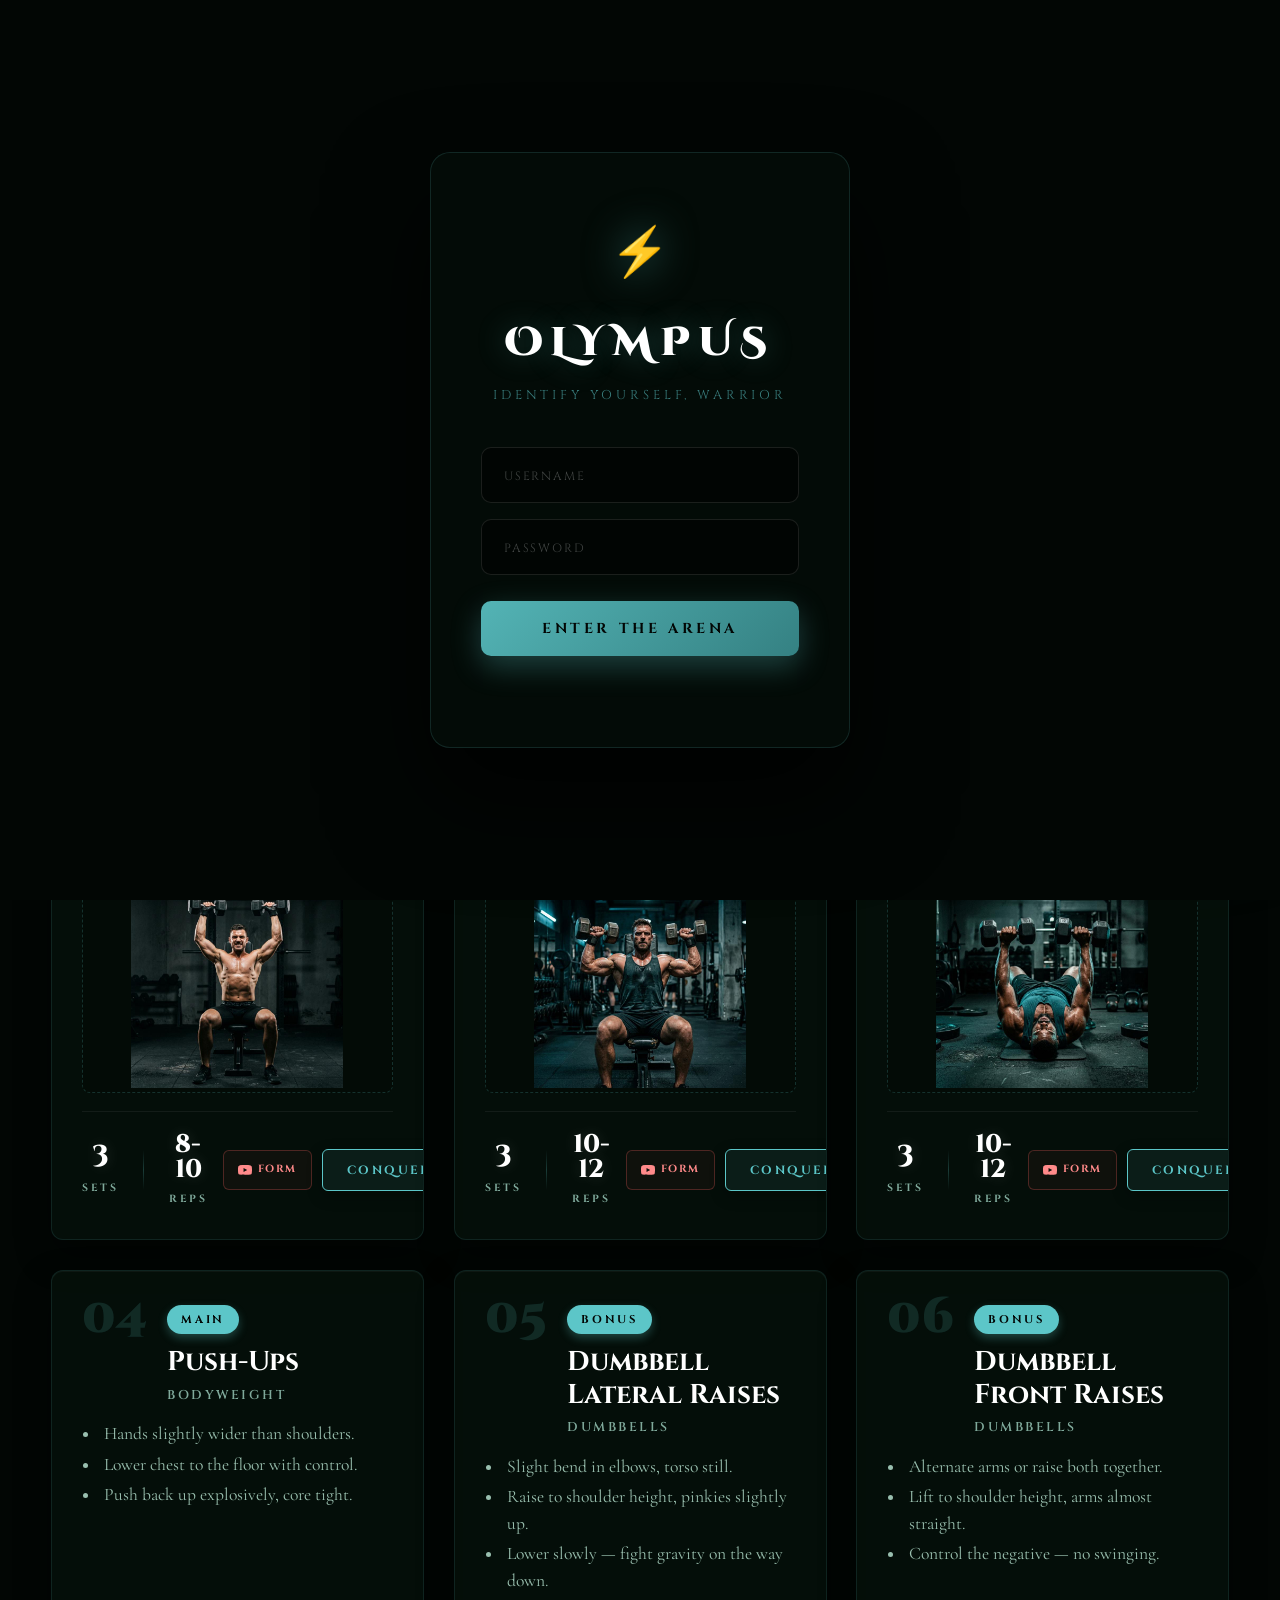
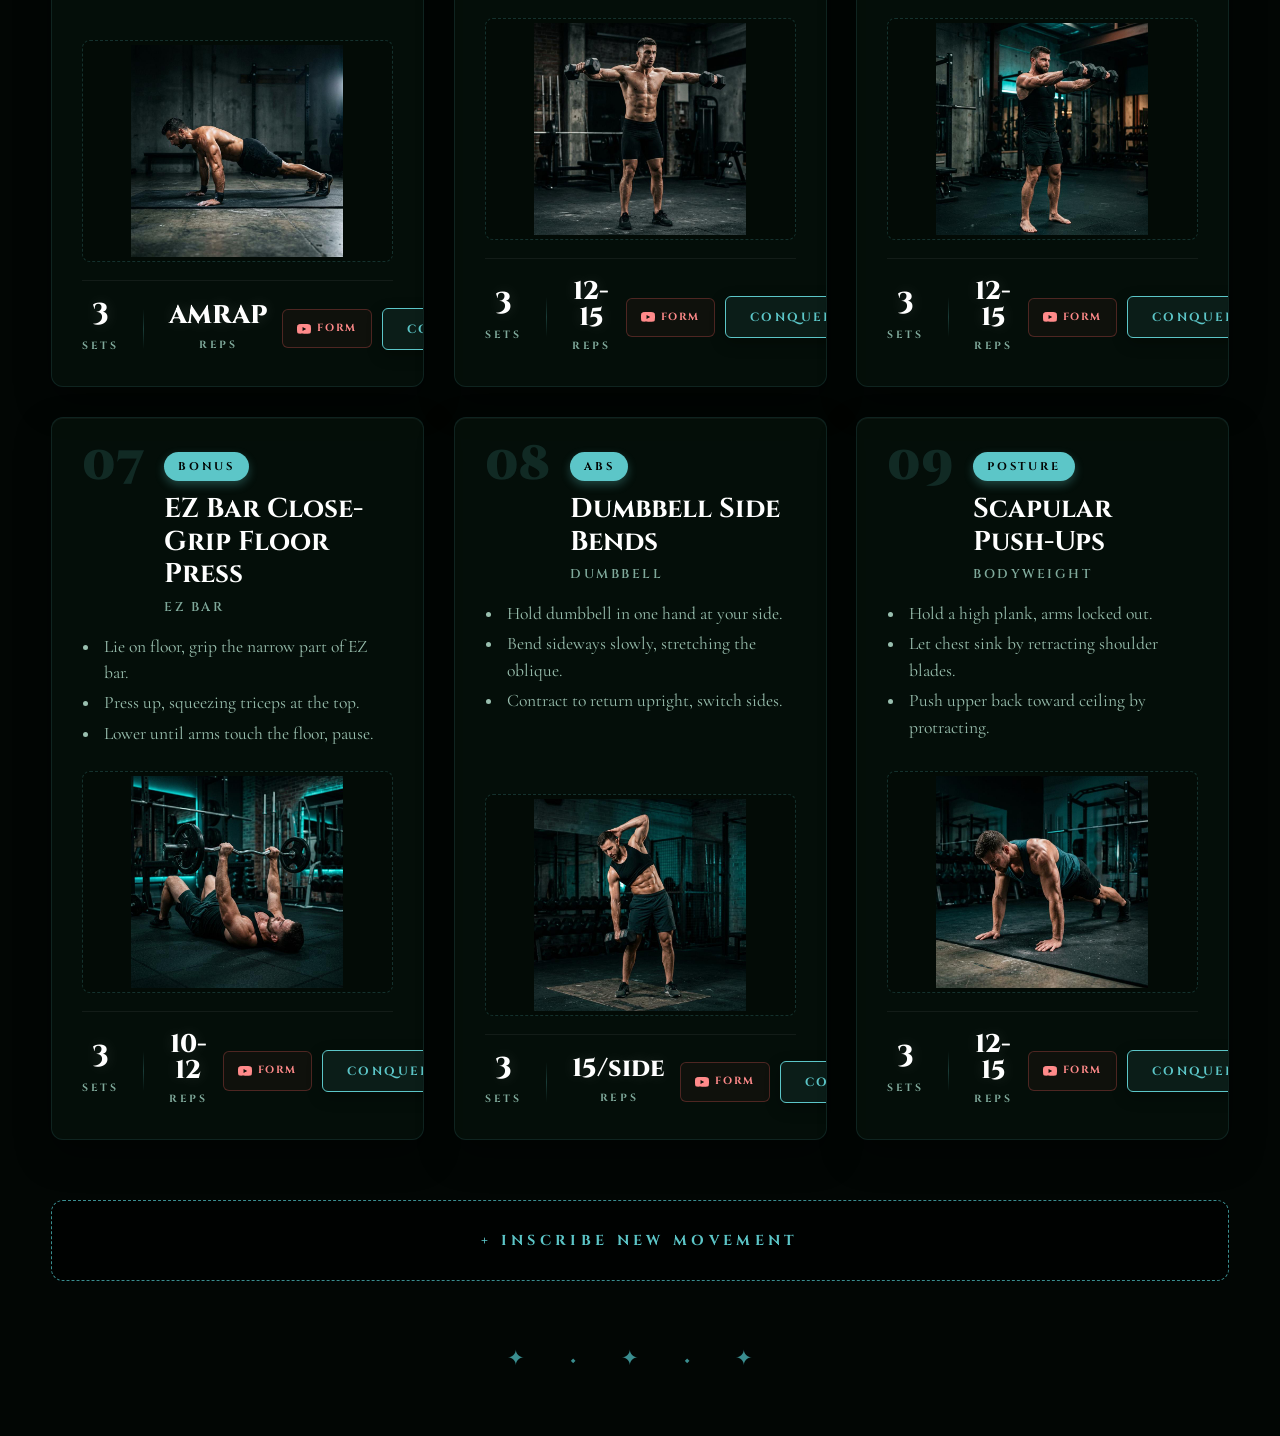
==== index.html @ 6953feb6 "prep: revert profile images to JPEG extension and clear temp SVGs" ====
<!DOCTYPE html>
<html lang="en">
<head>
<meta charset="UTF-8">
<meta name="viewport" content="width=device-width, initial-scale=1.0, maximum-scale=1.0, user-scalable=no">
<meta name="theme-color" content="#5CC6C8">
<title>OLYMPUS // Daily Ritual</title>
<meta name="description" content="Premium workout tracker — hypertrophy & core training programs.">
<link rel="manifest" href="manifest.json">
<link href="https://fonts.googleapis.com/css2?family=Cinzel:wght@600;800;900&family=Cinzel+Decorative:wght@900&family=Cormorant+Garamond:ital,wght@0,400;0,600;1,400&family=Inter:wght@400;500;700&family=Tajawal:wght@500;700&display=swap" rel="stylesheet">
<link rel="stylesheet" href="styles.css?v=12">
</head>
<body>

<!-- AUTH GATE -->
<div id="auth-gate" style="position:fixed;inset:0;z-index:99999;background:#020604;display:flex;align-items:center;justify-content:center;transition:opacity 0.6s,transform 0.6s;">
  <div class="auth-box" style="text-align:center;padding:60px 50px;background:rgba(5,15,10,0.6);border:1px solid rgba(92,198,200,0.15);border-radius:20px;backdrop-filter:blur(40px);box-shadow:0 50px 100px rgba(0,0,0,0.8);max-width:420px;width:90%;">
    <div class="auth-icon" style="font-size:3rem;margin-bottom:15px;">⚡</div>
    <div class="auth-title" style="font-family:'Cinzel Decorative',serif;font-size:2.5rem;font-weight:900;color:#fff;letter-spacing:0.2em;margin-bottom:8px;text-shadow:0 0 30px rgba(92,198,200,0.3);">OLYMPUS</div>
    <div class="auth-sub" style="font-family:'Cinzel',serif;font-size:0.8rem;letter-spacing:0.3em;text-transform:uppercase;color:rgba(92,198,200,0.6);margin-bottom:40px;">Identify yourself, warrior</div>
    <form id="auth-form" autocomplete="on" style="display:flex;flex-direction:column;gap:16px;">
      <input type="text" id="auth-user" name="username" placeholder="Username" autocomplete="username" required style="font-family:'Cinzel',serif;font-size:1rem;padding:16px 22px;background:rgba(0,0,0,0.5);border:1px solid rgba(255,255,255,0.1);border-radius:10px;color:#fff;outline:none;">
      <input type="password" id="auth-pass" name="password" placeholder="Password" autocomplete="current-password" required style="font-family:'Cinzel',serif;font-size:1rem;padding:16px 22px;background:rgba(0,0,0,0.5);border:1px solid rgba(255,255,255,0.1);border-radius:10px;color:#fff;outline:none;">
      <button type="submit" id="auth-btn" style="font-family:'Cinzel',serif;font-size:0.9rem;font-weight:700;letter-spacing:0.25em;text-transform:uppercase;padding:18px;background:linear-gradient(135deg,rgba(92,198,200,0.9),rgba(58,142,144,0.9));border:none;border-radius:10px;color:#020604;cursor:pointer;box-shadow:0 10px 30px rgba(92,198,200,0.3);margin-top:10px;">Enter the Arena</button>
      <div id="auth-error" style="font-family:'Cinzel',serif;font-size:0.8rem;color:#ff6b6b;letter-spacing:0.15em;min-height:1.2em;"></div>
    </form>
  </div>
</div>

<!-- ENVIRONMENT -->
<div class="god-rays"></div>
<canvas id="cv"></canvas>
<div id="prog-glow"></div>

<div class="toast" id="toast"></div>
<div class="lightbox" id="lb"><img id="lb-img" src="" alt=""></div>

<!-- CALENDAR MODAL -->
<div class="modal-bg" id="cal-modal">
  <div class="modal" onclick="event.stopPropagation()">
    <div class="modal-title">Chronicles &amp; Reflections<button class="modal-close" id="cal-close">×</button></div>
    <div class="rank-badge">
      <div class="rank-title" id="rank-title">Spartan Recruit</div>
      <div class="rank-sub">Current Status of the Vessel</div>
    </div>
    <div class="cal-nav">
      <button class="cal-nav-btn" id="cal-prev">← Prev</button>
      <span class="cal-month" id="cal-label"></span>
      <button class="cal-nav-btn" id="cal-next">Next →</button>
    </div>
    <div class="cal-grid">
      <div class="cal-dow">S</div><div class="cal-dow">M</div><div class="cal-dow">T</div>
      <div class="cal-dow">W</div><div class="cal-dow">T</div><div class="cal-dow">F</div><div class="cal-dow">S</div>
    </div>
    <div class="cal-grid" id="cal-days"></div>
    <div class="stats-row">
      <div class="stat-item"><div class="stat-val" id="st-total">0</div><div class="stat-lbl">Total Triumphs</div></div>
      <div class="stat-item"><div class="stat-val" id="st-streak">0</div><div class="stat-lbl">Current Streak</div></div>
      <div class="stat-item"><div class="stat-val" id="st-month">0</div><div class="stat-lbl">This Cycle</div></div>
    </div>
    <div class="sys-actions">
      <button class="sys-btn" id="btn-export">⭳ Export Scrolls</button>
      <button class="sys-btn" id="btn-import-trigger">⭱ Import Scrolls</button>
      <input type="file" id="file-import" style="display:none;" accept=".json">
    </div>
  </div>
</div>

<!-- EDITOR MODAL -->
<div class="modal-bg" id="ed-modal">
  <div class="modal" onclick="event.stopPropagation()">
    <div class="modal-title"><span id="ed-title">Add Movement</span><button class="modal-close" id="ed-close">×</button></div>
    <input type="hidden" id="ed-id">
    <label class="field-label">Movement Nomenclature</label>
    <input type="text" id="ed-name" class="field-input" placeholder="e.g. Atlas Stone Lift">
    <div class="field-row">
      <div><label class="field-label">Sets</label><input type="text" id="ed-sets" class="field-input" placeholder="3"></div>
      <div><label class="field-label">Reps</label><input type="text" id="ed-reps" class="field-input" placeholder="8-12"></div>
    </div>
    <div class="field-row">
      <div><label class="field-label">Classification</label>
        <select id="ed-type" class="field-sel">
          <option value="main">Main Core</option>
          <option value="posture">Posture / Alignment</option>
          <option value="abs">Core / Shield</option>
          <option value="bonus">Bonus / Accessory</option>
        </select>
      </div>
      <div><label class="field-label">Relics (Equipment)</label><input type="text" id="ed-equip" class="field-input" placeholder="Barbell, Bench"></div>
    </div>
    <label class="field-label">Divine Directives (One step per line)</label>
    <textarea id="ed-desc" class="field-input" placeholder="Step 1...&#10;Step 2..."></textarea>
    <button class="save-btn" id="btn-save-ex">Inscribe Movement</button>
  </div>
</div>

<header>
  <div class="logo">
    <span class="logo-icon">⚡</span> OLYMPUS
    <button id="btn-profiles" class="filter-btn" style="margin-left:15px; font-size: 0.8rem; padding: 4px 12px;">Profiles ▾</button>
  </div>
  <div style="display:flex;align-items:center;flex-wrap:wrap;">
    <div class="heatmap" id="heatmap" title="Last 7 Days Activity"></div>
    <div class="header-right">
      <div class="session-label" id="cur-date"></div>
      <div id="session-clock">SESSION: 00m 00s</div>
    </div>
  </div>
</header>

<div class="wrap">
  <div class="oracle-quote reveal" id="oracle-quote" title="Seek another truth"></div>
  <div class="day-nav" id="day-nav"></div>


  <!-- Ambient Orbs -->
  <div class="orb orb-1"></div>
  <div class="orb orb-2"></div>
  <div class="orb orb-3"></div>

  <div class="sec-head">
    <div style="display:flex;align-items:center;gap:25px;">
      <span class="day-title" id="day-title">—</span>
      <span class="focus-badge" id="day-focus">—</span>
    </div>
    <div class="sec-right">
      <button id="btn-arena" class="filter-btn hist-btn" style="color:var(--accent); border-color:var(--accent);">⚔️ The Arena</button>
      <button id="btn-chronicles" class="filter-btn hist-btn">🏛️ Chronicles</button>
      <button data-filter="all" class="filter-btn active">All</button>
      <button data-filter="main" class="filter-btn">Main</button>
      <button data-filter="posture" class="filter-btn">Posture</button>
      <button data-filter="abs" class="filter-btn">Abs</button>
      <button data-filter="bonus" class="filter-btn">Bonus</button>
    </div>
  </div>

  <div class="ex-grid" id="ex-grid"></div>

  <div id="rest-msg" class="rest-day" style="display:none;">
    <div class="rest-icon">🧘</div>
    <div class="rest-title">Elysian Stillness</div>
    <p class="rest-sub">The gods, too, rested. Recovery is the silent forge where true strength is solidified.</p>
  </div>

  <div id="add-container"></div>
  <div class="ornament reveal">✦ ◆ ✦ ◆ ✦</div>
</div>

<!-- PROFILE MODAL -->
<div class="modal-bg" id="profile-modal">
  <div class="modal" onclick="event.stopPropagation()">
    <div class="modal-title">
      <span id="profile-title">Select Routine</span>
      <button class="modal-close" id="profile-close">×</button>
    </div>
    <div id="profile-list" style="display:flex; flex-direction:column; gap:15px; margin-top:20px;"></div>
  </div>
</div>

<script>
(function(){
  const HASH = 'ba54b404d280696e8037e080ac9e196a6536082658d2a3349e3f1be0f5567550';
  const AUTH_KEY = 'oly_auth';
  const gate = document.getElementById('auth-gate');

  async function sha256(str) {
    const buf = await crypto.subtle.digest('SHA-256', new TextEncoder().encode(str));
    return Array.from(new Uint8Array(buf)).map(b => b.toString(16).padStart(2,'0')).join('');
  }

  function unlock() {
    gate.classList.add('auth-hidden');
    setTimeout(() => gate.style.display = 'none', 600);
  }

  if (localStorage.getItem(AUTH_KEY) === HASH) {
    unlock();
  }

  document.getElementById('auth-form').addEventListener('submit', async function(e) {
    e.preventDefault();
    const u = document.getElementById('auth-user').value.trim();
    const p = document.getElementById('auth-pass').value;
    const h = await sha256(u + ':' + p);
    if (h === HASH) {
      localStorage.setItem(AUTH_KEY, HASH);
      unlock();
    } else {
      const err = document.getElementById('auth-error');
      err.textContent = 'Access denied.';
      gate.querySelector('.auth-box')?.classList.add('shake');
      setTimeout(() => err.textContent = '', 2000);
    }
  });
})();
</script>
<script src="core_profile.js?v=12"></script>
<script src="core.js?v=12"></script>
<script src="app.js?v=12"></script>
<script>
  if ('serviceWorker' in navigator) {
    window.addEventListener('load', () => {
      navigator.serviceWorker.register('sw.js').then(reg => {
        console.log('SW registered!', reg);
      }).catch(err => console.log('SW registration failed: ', err));
    });
  }
</script>
</body>
</html>
---- styles.css ----
/* ═══════════════════════════════════════════
   AUTH GATE
═══════════════════════════════════════════ */
#auth-gate { position: fixed; inset: 0; z-index: 99999; background: #020604; display: flex; align-items: center; justify-content: center; transition: opacity 0.6s, transform 0.6s; }
#auth-gate.auth-hidden { opacity: 0; transform: scale(1.05); pointer-events: none; }
.auth-box { text-align: center; padding: 60px 50px; background: rgba(5,15,10,0.6); border: 1px solid rgba(92,198,200,0.15); border-radius: 20px; backdrop-filter: blur(40px); box-shadow: 0 50px 100px rgba(0,0,0,0.8); max-width: 420px; width: 90%; }
.auth-icon { font-size: 3rem; margin-bottom: 15px; filter: drop-shadow(0 0 20px rgba(92,198,200,0.5)); }
.auth-title { font-family: 'Cinzel Decorative', serif; font-size: 2.5rem; font-weight: 900; color: #fff; letter-spacing: 0.2em; margin-bottom: 8px; text-shadow: 0 0 30px rgba(92,198,200,0.3); }
.auth-sub { font-family: 'Cinzel', serif; font-size: 0.8rem; letter-spacing: 0.3em; text-transform: uppercase; color: rgba(92,198,200,0.6); margin-bottom: 40px; }
#auth-form { display: flex; flex-direction: column; gap: 16px; }
#auth-form input { font-family: 'Cinzel', serif; font-size: 1rem; padding: 16px 22px; background: rgba(0,0,0,0.5); border: 1px solid rgba(255,255,255,0.1); border-radius: 10px; color: #fff; letter-spacing: 0.1em; outline: none; transition: border-color 0.3s, box-shadow 0.3s; }
#auth-form input:focus { border-color: rgba(92,198,200,0.5); box-shadow: 0 0 20px rgba(92,198,200,0.1); }
#auth-form input::placeholder { color: rgba(255,255,255,0.25); letter-spacing: 0.15em; text-transform: uppercase; font-size: 0.75rem; }
#auth-btn { font-family: 'Cinzel', serif; font-size: 0.9rem; font-weight: 700; letter-spacing: 0.25em; text-transform: uppercase; padding: 18px; background: linear-gradient(135deg, rgba(92,198,200,0.9), rgba(58,142,144,0.9)); border: none; border-radius: 10px; color: #020604; cursor: pointer; transition: all 0.4s; box-shadow: 0 10px 30px rgba(92,198,200,0.3); margin-top: 10px; }
#auth-btn:hover { transform: translateY(-2px); box-shadow: 0 15px 40px rgba(92,198,200,0.5); background: linear-gradient(135deg, #fff, rgba(92,198,200,0.9)); }
#auth-error { font-family: 'Cinzel', serif; font-size: 0.8rem; color: #ff6b6b; letter-spacing: 0.15em; min-height: 1.2em; }

/* ═══════════════════════════════════════════
   OLYMPUS DESIGN SYSTEM — TEAL EDITION
═══════════════════════════════════════════ */
:root {
  --obsidian:   #020604;
  --pond:       #06120c;
  --deep:       #0a1a15;
  --laurel:     #0f2e22;
  --sage:       #7fa99b;
  --olive:      #99bfaf;
  --mint:       #c0ddd0;
  --ivory:      #f0f4f2;
  --white:      #ffffff;
  --accent:     #5cc6c8;
  --accent-dim: #3a8e90;
  --accent-glow: rgba(92, 198, 200, 0.3);
  --danger:     #c44e4e;
  --card-bg:    rgba(6, 18, 12, 0.72);
  --glass-brd:  rgba(92, 198, 200, 0.12);
  --glass-hl:   rgba(255, 255, 255, 0.04);
}
body.profile-khadija {
  --accent:     #ffa3b1; /* Vibrant girly pink */
  --accent-dim: #f78da7; /* Rose pink */
  --accent-glow: rgba(255, 163, 177, 0.4); 
  --glass-brd:  rgba(255, 163, 177, 0.18); 
  --sage:       #f5d6e2; /* Light gold-pink */
  --olive:      #e9b7ce; /* Soft lilac */
  --mint:       #c7a3cd;
}
body.profile-khadija .day-btn.active {
  background: linear-gradient(135deg, #ffa3b1, #e9b7ce) !important;
  color: #020604 !important;
  box-shadow: 0 0 15px rgba(255, 163, 177, 0.5) !important;
}
body.profile-khadija .mark-btn {
  background: linear-gradient(135deg, #ffa3b1, #e9b7ce) !important;
  color: #020604 !important;
  font-weight: 700 !important;
}
body.profile-khadija .mark-btn:hover {
  background: #ffffff !important;
  box-shadow: 0 0 20px rgba(255, 255, 255, 0.8) !important;
}
body.profile-khadija .ex-card.done {
  border-color: rgba(255, 163, 177, 0.4) !important;
}
body.profile-khadija #prog-glow {
  background: linear-gradient(90deg, #ffa3b1, #e9b7ce) !important;
}
body.profile-khadija .sec-head .focus-badge {
  background: rgba(255, 163, 177, 0.15) !important;
  border-color: var(--accent) !important;
  color: var(--accent) !important;
}
*, *::before, *::after { margin: 0; padding: 0; box-sizing: border-box; }
::selection { background: var(--accent); color: var(--obsidian); }
header, .day-nav, .sec-head, .modal-title, .rank-badge, .stat-item, button, .toast { user-select: none; }
html { scroll-behavior: smooth; font-size: 16px; }
body { background: #020604; color: var(--ivory); font-family: 'Cormorant Garamond', serif; font-size: 1.2rem; line-height: 1.7; overflow-x: hidden; min-height: 100vh; position: relative; }

/* PREMIUM ENVIRONMENT */
body::before { content: ''; position: fixed; inset: 0; pointer-events: none; z-index: -5; background: radial-gradient(ellipse at 15% 25%, rgba(12, 64, 52, 0.4), transparent 55%), radial-gradient(ellipse at 85% 75%, rgba(8, 45, 35, 0.35), transparent 55%), radial-gradient(ellipse at 50% 50%, rgba(5, 25, 18, 0.6), transparent 80%); }
body::after { content: ''; position: fixed; inset: 0; pointer-events: none; z-index: -3; opacity: 0.035; background-image: url('data:image/svg+xml,<svg xmlns="http://www.w3.org/2000/svg" width="200" height="200"><filter id="n"><feTurbulence type="fractalNoise" baseFrequency="0.9" numOctaves="4" stitchTiles="stitch"/></filter><rect width="200" height="200" filter="url(%23n)" opacity="1"/></svg>'); background-repeat: repeat; }
.god-rays { position: fixed; top: 0; left: 0; width: 100vw; height: 100vh; pointer-events: none; z-index: -2; background: repeating-linear-gradient(105deg, transparent 0%, transparent 5%, rgba(92, 198, 200, 0.012) 5%, rgba(92, 198, 200, 0.012) 10%); mask-image: radial-gradient(ellipse at top, black 0%, transparent 70%); -webkit-mask-image: radial-gradient(ellipse at top, black 0%, transparent 70%); animation: rays 25s linear infinite alternate; mix-blend-mode: screen; }
@keyframes rays { 0% { opacity: 0.5; transform: translateX(-2%); } 100% { opacity: 1; transform: translateX(2%); } }

/* ANIMATED AMBIENT ORBS */
.orb { position: fixed; border-radius: 50%; pointer-events: none; filter: blur(100px); z-index: -4; opacity: 0; animation: orb-in 2s ease forwards; }
.orb-1 { width: 500px; height: 500px; top: -10%; left: -5%; background: radial-gradient(circle, rgba(40, 160, 140, 0.18), transparent 70%); animation: orb-float-1 20s ease-in-out infinite alternate, orb-in 2s ease forwards; }
.orb-2 { width: 400px; height: 400px; bottom: 10%; right: -8%; background: radial-gradient(circle, rgba(92, 198, 200, 0.12), transparent 70%); animation: orb-float-2 25s ease-in-out infinite alternate, orb-in 2s ease 0.5s forwards; }
.orb-3 { width: 350px; height: 350px; top: 40%; left: 50%; background: radial-gradient(circle, rgba(58, 142, 144, 0.08), transparent 70%); animation: orb-float-3 18s ease-in-out infinite alternate, orb-in 2s ease 1s forwards; }
@keyframes orb-in { to { opacity: 1; } }
@keyframes orb-float-1 { 0% { transform: translate(0, 0) scale(1); } 100% { transform: translate(80px, 60px) scale(1.15); } }
@keyframes orb-float-2 { 0% { transform: translate(0, 0) scale(1); } 100% { transform: translate(-60px, -40px) scale(1.1); } }
@keyframes orb-float-3 { 0% { transform: translate(0, 0) scale(0.9); } 100% { transform: translate(40px, -50px) scale(1.1); } }

/* CORE LAYOUT */
canvas { position: fixed; inset: 0; pointer-events: none; z-index: -1; }
#prog-glow { position: fixed; top: 0; left: 0; height: 3px; z-index: 100; background: linear-gradient(90deg, var(--laurel), var(--accent), #fff); width: 0%; transition: width 0.6s cubic-bezier(0.25, 1, 0.5, 1); box-shadow: 0 0 20px 2px var(--accent-glow); }
#prog-glow::after { content:''; position:absolute; right:0; top:-3px; width:10px; height:9px; background:#fff; border-radius:50%; box-shadow:0 0 15px 5px var(--accent); filter:blur(2px); }
::-webkit-scrollbar { width: 8px; }
::-webkit-scrollbar-track { background: var(--obsidian); }
::-webkit-scrollbar-thumb { background: var(--laurel); border-radius: 10px; border: 1px solid var(--glass-brd); }
::-webkit-scrollbar-thumb:hover { background: var(--accent-dim); }
.toast { position: fixed; bottom: 40px; left: 50%; transform: translate(-50%, 40px) scale(0.9); background: rgba(8,26,18,0.9); border: 1px solid var(--accent-dim); color: var(--accent); padding: 16px 40px; font-family: 'Cinzel', serif; font-size: 0.8rem; letter-spacing: 0.25em; text-transform: uppercase; border-radius: 50px; z-index: 10001; opacity: 0; transition: all 0.5s cubic-bezier(0.175, 0.885, 0.32, 1.275); pointer-events: none; backdrop-filter: blur(15px); box-shadow: 0 15px 40px rgba(0,0,0,0.8), inset 0 1px 0 var(--glass-hl); }
.toast.show { opacity: 1; transform: translate(-50%, 0) scale(1); }

/* HEADER */
header { position: sticky; top: 0; z-index: 50; padding: 20px 5%; background: linear-gradient(to bottom, rgba(2,6,4,0.97) 20%, rgba(2,6,4,0)); backdrop-filter: blur(10px); display: flex; align-items: center; justify-content: space-between; border-bottom: 1px solid rgba(92,198,200,0.06); }
.logo { font-family: 'Cinzel Decorative', serif; font-weight: 900; font-size: 1.8rem; color: var(--white); letter-spacing: 0.2em; display: flex; align-items: center; gap: 10px; text-shadow: 0 0 25px rgba(92,198,200,0.2); }
.logo-icon { font-size: 1.4rem; color: var(--accent); filter: drop-shadow(0 0 10px var(--accent-glow)); }
.header-right { text-align: right; display: flex; flex-direction: column; align-items: flex-end; }
.session-label { font-family: 'Cinzel', serif; font-size: 0.7rem; font-weight: 600; letter-spacing: 0.35em; text-transform: uppercase; color: var(--sage); }
#session-clock { font-family: 'Cinzel', serif; font-size: 1rem; color: var(--accent); margin-top: 5px; letter-spacing: 0.25em; font-weight: 700; text-shadow: 0 0 15px var(--accent-glow); }
.heatmap { display: flex; gap: 8px; align-items: center; margin-right: 30px; }
.h-dot { width: 12px; height: 12px; border-radius: 50%; background: rgba(92,198,200,0.06); border: 1px solid rgba(92,198,200,0.18); transition: all 0.5s ease; }
.h-dot.lit { background: var(--accent); border-color: var(--white); box-shadow: 0 0 12px var(--accent); }

/* MAIN & QUOTE */
.wrap { max-width: 2200px; margin: 0 auto; padding: 0 4%; position: relative; z-index: 10; display: flex; flex-direction: column; min-height: 80vh; }
.oracle-quote { text-align: center; margin: 50px auto 30px; font-style: italic; color: var(--ivory); font-size: 1.6rem; max-width: 900px; line-height: 1.5; text-shadow: 0 4px 20px rgba(0,0,0,0.8); cursor: pointer; transition: opacity 0.3s, transform 0.3s; }
.oracle-quote:hover { transform: scale(1.02); text-shadow: 0 0 25px rgba(92,198,200,0.4); }
.oracle-author { display: block; font-family: 'Cinzel', serif; font-size: 0.8rem; font-weight: 600; letter-spacing: 0.3em; text-transform: uppercase; margin-top: 15px; color: var(--accent); font-style: normal; }

/* NAVIGATION */
.day-nav { display: flex; justify-content: center; gap: 15px; padding: 20px 0 30px; overflow-x: auto; scrollbar-width: none; }
.day-nav::-webkit-scrollbar { display: none; }
.day-btn { font-family: 'Cinzel', serif; font-size: 0.85rem; font-weight: 600; letter-spacing: 0.25em; text-transform: uppercase; padding: 14px 32px; border: 1px solid var(--glass-brd); background: rgba(0,0,0,0.6); color: var(--sage); cursor: pointer; transition: all 0.4s cubic-bezier(0.175, 0.885, 0.32, 1.275); border-radius: 6px; position: relative; overflow: hidden; }
.day-btn::before { content: ''; position: absolute; top: 0; left: -100%; width: 100%; height: 100%; background: linear-gradient(90deg, transparent, rgba(92,198,200,0.08), transparent); transition: 0.5s; }
.day-btn:hover::before { left: 100%; }
.day-btn:hover { border-color: var(--accent-dim); color: var(--white); transform: translateY(-3px); box-shadow: 0 10px 20px rgba(0,0,0,0.5); }
.day-btn.active { background: var(--laurel); border-color: var(--accent); color: var(--white); box-shadow: 0 0 25px rgba(92,198,200,0.15), inset 0 1px 0 var(--glass-hl); }
.day-btn.today-mark::after { content: ' ✦'; color: var(--accent); animation: float-star 2s infinite alternate; }
@keyframes float-star { from { opacity: 0.6; } to { opacity: 1; text-shadow: 0 0 10px var(--accent); } }

/* SECTION HEADERS */
.sec-head { display: flex; align-items: center; justify-content: space-between; padding: 0 0 25px; border-bottom: 1px solid var(--glass-brd); margin-bottom: 40px; flex-wrap: wrap; gap: 20px; }
.day-title { font-family: 'Cinzel', serif; font-size: 2.8rem; font-weight: 700; color: var(--white); text-shadow: 0 4px 20px rgba(0,0,0,0.8); letter-spacing: 0.05em; }
.focus-badge { font-family: 'Cinzel', serif; font-size: 0.8rem; font-weight: 700; letter-spacing: 0.3em; text-transform: uppercase; border: 1px solid var(--accent); color: var(--obsidian); padding: 8px 20px; border-radius: 30px; background: linear-gradient(135deg, var(--accent), var(--accent-dim)); box-shadow: 0 0 20px var(--accent-glow); }
.sec-right { display: flex; align-items: center; gap: 12px; flex-wrap: wrap; }
.filter-btn { font-family: 'Cinzel', serif; font-size: 0.75rem; font-weight: 600; letter-spacing: 0.2em; text-transform: uppercase; padding: 10px 22px; border: 1px solid var(--glass-brd); background: rgba(0,0,0,0.5); color: var(--sage); cursor: pointer; transition: all 0.3s; border-radius: 30px; }
.filter-btn:hover { border-color: var(--accent-dim); color: var(--ivory); background: rgba(92,198,200,0.05); }
.filter-btn.active { background: var(--laurel); border-color: var(--olive); color: var(--white); }
.filter-btn.hist-btn { border-color: var(--accent); color: var(--accent); background: rgba(92,198,200,0.05); }
.filter-btn.hist-btn:hover { background: var(--accent); color: var(--obsidian); box-shadow: 0 0 20px var(--accent-glow); }

/* EXERCISE GRID & CARDS */
.ex-grid { display: grid; grid-template-columns: repeat(3, 1fr); gap: 30px; margin-bottom: 50px; }
.ex-card { background: var(--card-bg); border: 1px solid var(--glass-brd); border-radius: 12px; position: relative; display: flex; flex-direction: column; box-shadow: 0 15px 35px rgba(0,0,0,0.4), inset 0 1px 0 var(--glass-hl); transition: box-shadow 0.4s, border-color 0.4s, filter 0.4s, opacity 0.4s, transform 0.3s; contain: layout style; overflow: hidden; }
.ex-card:hover { border-color: rgba(92,198,200,0.3); box-shadow: 0 25px 50px rgba(0,0,0,0.7); z-index: 2; transform: translateY(-5px); }
.ex-card.done { opacity: 0.4; filter: grayscale(80%) brightness(0.7); box-shadow: none !important; transform: none; }
.ex-card.done:hover { opacity: 0.5; }
.card-content { padding: 30px; display: flex; flex-direction: column; flex: 1; }
.card-ctrl { position: absolute; top: 18px; right: 18px; display: flex; gap: 8px; opacity: 0; transition: opacity 0.3s; z-index: 5; }
.ex-card:hover .card-ctrl { opacity: 1; }
.ctrl-btn { width: 34px; height: 34px; border-radius: 50%; display: flex; align-items: center; justify-content: center; background: rgba(0,0,0,0.7); border: 1px solid rgba(255,255,255,0.15); color: rgba(255,255,255,0.7); cursor: pointer; font-size: 1rem; transition: all 0.3s; }
.ctrl-btn:hover { background: var(--laurel); color: var(--white); border-color: var(--accent); transform: scale(1.15); }
.ctrl-btn.del:hover { background: var(--danger); border-color: #ff6b6b; }
.ex-type { font-family: 'Cinzel', serif; font-size: 0.7rem; font-weight: 700; letter-spacing: 0.25em; text-transform: uppercase; color: var(--obsidian); background: var(--accent); padding: 5px 14px; border-radius: 20px; display: inline-block; margin-bottom: 12px; align-self: flex-start; box-shadow: 0 4px 10px var(--accent-glow); }
.ex-card.done .ex-type { background: rgba(255,255,255,0.1); color: #aaa; box-shadow: none; }
.ex-name { font-family: 'Cinzel', serif; font-size: 1.7rem; font-weight: 700; color: var(--white); line-height: 1.2; margin-bottom: 6px; }
.ex-equip { font-family: 'Cinzel', serif; font-size: 0.8rem; font-weight: 600; letter-spacing: 0.2em; text-transform: uppercase; color: var(--sage); margin-bottom: 0px; }
.ex-desc { font-family: 'Cormorant Garamond', serif; font-size: 1.1rem; color: var(--olive); margin-bottom: 20px; flex: 1; padding-left: 18px; line-height: 1.5; }
.ex-desc li { margin-bottom: 4px; padding-left: 4px; }

/* PASTE ZONE — image upload area */
.paste-zone { width: 100%; min-height: 80px; border: 1px dashed rgba(92,198,200,0.2); border-radius: 8px; display: flex; align-items: center; justify-content: center; margin-bottom: 18px; position: relative; overflow: hidden; cursor: pointer; transition: all 0.3s; background: rgba(0,0,0,0.2); }
.paste-zone:hover { border-color: var(--accent); background: rgba(92,198,200,0.04); }
.paste-zone img { width: 100%; max-height: 220px; object-fit: contain; display: block; border-radius: 6px; padding: 4px; cursor: pointer; }
.paste-hint { font-family: 'Cinzel', serif; font-size: 0.7rem; font-weight: 600; letter-spacing: 0.2em; text-transform: uppercase; color: rgba(127,169,155,0.4); text-align: center; line-height: 2.2; pointer-events: none; padding: 15px 0; }
.paste-hint span { font-size: 1.3rem; display: block; margin-bottom: 3px; color: var(--accent-dim); }
.search-img-link { color: var(--accent); text-decoration: none; font-weight: 700; display: inline-flex; align-items: center; gap: 3px; pointer-events: auto; transition: color 0.2s; }
.search-img-link:hover { color: var(--white); }
.search-img-link svg { fill: currentColor; }
.img-del { position: absolute; top: 8px; right: 8px; width: 28px; height: 28px; border-radius: 50%; background: rgba(196,78,78,0.85); border: 1px solid #ff6b6b; color: #fff; font-size: 1rem; cursor: pointer; display: flex; align-items: center; justify-content: center; z-index: 3; opacity: 0; transition: all 0.3s; line-height: 1; }
.paste-zone:hover .img-del { opacity: 1; }
.img-del:hover { background: var(--danger); transform: scale(1.2); }
.card-bottom { display: flex; align-items: center; justify-content: space-between; gap: 15px; margin-top: auto; padding-top: 20px; border-top: 1px solid rgba(255,255,255,0.06); }
.metrics { display: flex; gap: 25px; align-items: center; }
.metric { text-align: center; }
.metric-val { font-family: 'Cinzel', serif; font-size: 1.8rem; font-weight: 800; color: var(--white); line-height: 1; text-shadow: 0 0 15px rgba(255,255,255,0.15); }
.metric-lbl { font-family: 'Cinzel', serif; font-size: 0.65rem; font-weight: 700; letter-spacing: 0.25em; text-transform: uppercase; color: var(--sage); margin-top: 8px; }
.metric-sep { width: 1px; height: 40px; background: linear-gradient(to bottom, transparent, rgba(92,198,200,0.25), transparent); }
.card-actions { display: flex; align-items: center; gap: 10px; }
.yt-btn { display: flex; align-items: center; gap: 6px; font-family: 'Cinzel', serif; font-size: 0.65rem; font-weight: 700; letter-spacing: 0.15em; text-transform: uppercase; padding: 10px 14px; border: 1px solid rgba(196, 78, 78, 0.35); background: rgba(196, 78, 78, 0.06); color: #ff8a8a; cursor: pointer; transition: all 0.3s; text-decoration: none; white-space: nowrap; border-radius: 6px; }
.yt-btn:hover { border-color: var(--danger); background: rgba(196, 78, 78, 0.2); color: #fff; }
.yt-btn svg { width: 14px; height: 14px; fill: currentColor; flex-shrink: 0; }
.mark-btn { font-family: 'Cinzel', serif; font-size: 0.75rem; font-weight: 700; letter-spacing: 0.2em; text-transform: uppercase; padding: 12px 24px; border: 1px solid var(--accent); background: rgba(92,198,200,0.08); color: var(--accent); cursor: pointer; transition: all 0.4s cubic-bezier(0.175, 0.885, 0.32, 1.275); border-radius: 6px; overflow: hidden; position: relative; z-index: 1; box-shadow: 0 5px 15px rgba(0,0,0,0.3); }
.mark-btn::before { content: ''; position: absolute; inset: 0; background: var(--accent); transform: scaleX(0); transform-origin: left; transition: transform 0.4s cubic-bezier(0.175, 0.885, 0.32, 1.275); z-index: -1; }
.mark-btn:hover { color: var(--obsidian); box-shadow: 0 10px 25px var(--accent-glow); border-color: var(--white); }
.mark-btn:hover::before { transform: scaleX(1); }
.ex-card.done .mark-btn { background: rgba(255,255,255,0.04); border-color: rgba(255,255,255,0.12); color: rgba(255,255,255,0.45); box-shadow: none; }
.ex-card.done .mark-btn::before { display: none; }
.ex-card.done .mark-btn:hover { background: rgba(255,255,255,0.08); color: var(--white); }

/* REST DAY */
.rest-day { min-height: 50vh; display: flex; flex-direction: column; align-items: center; justify-content: center; text-align: center; border: 1px solid var(--glass-brd); padding: 60px; border-radius: 16px; background: radial-gradient(circle at center, rgba(92,198,200,0.04), transparent 70%); position: relative; overflow: hidden; box-shadow: 0 20px 50px rgba(0,0,0,0.5); }
.rest-icon { font-size: 5rem; margin-bottom: 30px; animation: levitate 5s cubic-bezier(0.4, 0, 0.2, 1) infinite; }
@keyframes levitate { 0%,100%{transform:translateY(0) scale(1);} 50%{transform:translateY(-20px) scale(1.05);} }
.rest-title { font-family: 'Cinzel Decorative', serif; font-size: 3rem; font-weight: 900; color: var(--accent); margin-bottom: 20px; letter-spacing: 0.15em; }
.rest-sub { font-family: 'Cormorant Garamond', serif; font-style: italic; color: var(--ivory); font-size: 1.5rem; max-width: 600px; line-height: 1.8; }
.add-btn { width: 100%; margin-top: 10px; border: 1px dashed var(--accent-dim); background: rgba(0,0,0,0.6); padding: 30px; color: var(--accent); font-family: 'Cinzel', serif; font-size: 0.9rem; font-weight: 700; letter-spacing: 0.3em; text-transform: uppercase; cursor: pointer; transition: all 0.4s; border-radius: 12px; }
.add-btn:hover { border-style: solid; color: var(--obsidian); background: var(--accent); box-shadow: 0 15px 40px var(--accent-glow); transform: translateY(-3px); }

/* MODALS */
.modal-bg { position: fixed; inset: 0; background: rgba(2,6,4,0.88); z-index: 9990; display: flex; align-items: center; justify-content: center; opacity: 0; pointer-events: none; transition: opacity 0.5s ease; backdrop-filter: blur(15px); }
.modal-bg.open { opacity: 1; pointer-events: auto; }
.modal { background: var(--deep); border: 1px solid var(--glass-brd); border-radius: 16px; max-width: 650px; width: 92%; max-height: 85vh; overflow-y: auto; padding: 40px; box-shadow: 0 50px 100px rgba(0,0,0,0.9); transform: translateY(50px); opacity: 0; transition: all 0.5s cubic-bezier(0.25, 1, 0.5, 1); position: relative; }
.modal::before { content: ''; position: absolute; top: 0; left: 0; width: 100%; height: 5px; background: linear-gradient(90deg, var(--laurel), var(--accent), var(--laurel)); border-radius: 16px 16px 0 0; }
.modal-bg.open .modal { transform: translateY(0); opacity: 1; }
.modal-title { font-family: 'Cinzel', serif; font-size: 1.6rem; font-weight: 700; color: var(--accent); margin-bottom: 30px; display: flex; justify-content: space-between; align-items: center; }
.modal-close { background: rgba(0,0,0,0.3); border: 1px solid var(--glass-brd); color: var(--sage); font-size: 1.5rem; cursor: pointer; transition: all 0.3s; width: 42px; height: 42px; display: flex; align-items: center; justify-content: center; border-radius: 50%; }
.modal-close:hover { color: var(--white); background: var(--danger); border-color: #ff6b6b; transform: rotate(90deg); }
.field-label { font-family: 'Cinzel', serif; font-size: 0.75rem; font-weight: 700; letter-spacing: 0.25em; text-transform: uppercase; color: var(--sage); margin-bottom: 10px; display: block; }
.field-input, .field-sel, textarea.field-input { width: 100%; background: rgba(0,0,0,0.4); border: 1px solid var(--glass-brd); color: var(--white); font-family: 'Cormorant Garamond', serif; font-size: 1.2rem; padding: 14px 18px; margin-bottom: 22px; outline: none; transition: all 0.3s; border-radius: 8px; }
textarea.field-input { resize: vertical; min-height: 80px; }
.field-input:focus, .field-sel:focus { border-color: var(--accent); background: rgba(92,198,200,0.04); box-shadow: 0 0 15px var(--accent-glow); }
.field-sel { cursor: pointer; appearance: none; background-image: url('data:image/svg+xml;utf8,<svg fill="%237fa99b" viewBox="0 0 24 24" width="24" height="24"><path d="M7 10l5 5 5-5z"/></svg>'); background-repeat: no-repeat; background-position: right 15px center; }
.field-sel option { background: var(--deep); color: var(--ivory); }
.field-row { display: grid; grid-template-columns: 1fr 1fr; gap: 22px; }
.save-btn { width: 100%; font-family: 'Cinzel', serif; font-size: 0.9rem; font-weight: 700; letter-spacing: 0.3em; text-transform: uppercase; background: var(--laurel); border: 1px solid var(--accent); color: var(--white); padding: 18px; cursor: pointer; transition: all 0.4s; margin-top: 10px; border-radius: 8px; }
.save-btn:hover { background: var(--accent); color: var(--obsidian); box-shadow: 0 15px 40px var(--accent-glow); transform: translateY(-3px); }

/* CALENDAR & STATS */
.rank-badge { text-align: center; padding: 18px; background: linear-gradient(135deg, rgba(92,198,200,0.08), transparent); border: 1px solid var(--accent-dim); border-radius: 12px; margin-bottom: 25px; }
.rank-title { font-family: 'Cinzel Decorative', serif; font-size: 1.5rem; color: var(--accent); font-weight: 900; letter-spacing: 0.15em; }
.rank-sub { font-family: 'Cinzel', serif; font-size: 0.65rem; letter-spacing: 0.3em; color: var(--sage); text-transform: uppercase; margin-top: 5px; }
.cal-nav { display: flex; justify-content: space-between; align-items: center; margin-bottom: 20px; padding-bottom: 20px; border-bottom: 1px solid var(--glass-brd); }
.cal-nav-btn { background: rgba(0,0,0,0.4); border: 1px solid var(--glass-brd); color: var(--sage); padding: 8px 18px; font-family: 'Cinzel', serif; font-size: 0.7rem; font-weight: 700; letter-spacing: 0.2em; cursor: pointer; transition: all 0.3s; border-radius: 6px; text-transform: uppercase; }
.cal-nav-btn:hover { border-color: var(--accent); color: var(--accent); }
.cal-month { font-family: 'Cinzel', serif; font-size: 1.1rem; font-weight: 700; letter-spacing: 0.3em; text-transform: uppercase; color: var(--white); }
.cal-grid { display: grid; grid-template-columns: repeat(7, 1fr); gap: 8px; margin-bottom: 25px; }
.cal-dow { font-family: 'Cinzel', serif; font-size: 0.7rem; font-weight: 700; letter-spacing: 0.2em; text-transform: uppercase; color: var(--accent-dim); text-align: center; padding: 4px 0; }
.cal-day { aspect-ratio: 1; display: flex; align-items: center; justify-content: center; font-family: 'Cinzel', serif; font-size: 0.95rem; color: rgba(127,169,155,0.4); cursor: pointer; transition: all 0.3s; border-radius: 6px; border: 1px solid transparent; background: rgba(0,0,0,0.2); }
.cal-day.has { background: rgba(15,46,34,0.8); color: var(--white); border: 1px solid var(--olive); }
.cal-day.today { border-color: var(--accent); color: var(--accent); box-shadow: 0 0 20px var(--accent-glow); background: rgba(92,198,200,0.08); font-weight: bold; transform: scale(1.1); z-index: 2; }
.stats-row { display: grid; grid-template-columns: repeat(3, 1fr); gap: 15px; padding-top: 25px; border-top: 1px solid var(--glass-brd); }
.stat-item { text-align: center; background: rgba(0,0,0,0.4); padding: 20px 12px; border-radius: 10px; border: 1px solid rgba(255,255,255,0.03); transition: transform 0.3s; }
.stat-item:hover { transform: translateY(-4px); border-color: rgba(92,198,200,0.15); }
.stat-val { font-family: 'Cinzel', serif; font-size: 2.2rem; font-weight: 800; color: var(--accent); line-height: 1; margin-bottom: 8px; }
.stat-lbl { font-family: 'Cinzel', serif; font-size: 0.6rem; font-weight: 700; letter-spacing: 0.25em; text-transform: uppercase; color: var(--sage); }
.sys-actions { display: flex; gap: 12px; margin-top: 25px; justify-content: center; }
.sys-btn { flex: 1; font-family: 'Cinzel', serif; font-size: 0.65rem; font-weight: 700; letter-spacing: 0.2em; text-transform: uppercase; background: rgba(0,0,0,0.5); border: 1px solid var(--glass-brd); color: var(--sage); padding: 14px; cursor: pointer; transition: all 0.3s; border-radius: 6px; }
.sys-btn:hover { border-color: var(--accent); color: var(--accent); background: rgba(92,198,200,0.06); }

/* LIGHTBOX & ANIMATIONS */
.lightbox { position: fixed; inset: 0; background: rgba(2,6,4,0.95); z-index: 10000; display: flex; align-items: center; justify-content: center; opacity: 0; pointer-events: none; transition: opacity 0.5s; }
.lightbox.open { opacity: 1; pointer-events: auto; }
.lightbox img { max-width: 90%; max-height: 85vh; border: 2px solid var(--accent); box-shadow: 0 30px 80px rgba(0,0,0,0.9); border-radius: 8px; transform: scale(0.9); transition: transform 0.5s cubic-bezier(0.175, 0.885, 0.32, 1.275); object-fit: contain; }
.lightbox.open img { transform: scale(1); }
.ornament { text-align: center; padding: 60px 0; font-size: 1.3rem; opacity: 0.5; letter-spacing: 20px; color: var(--accent-dim); }
.reveal { opacity: 0; transform: translateY(30px); transition: opacity 0.7s cubic-bezier(0.25, 1, 0.5, 1), transform 0.7s cubic-bezier(0.25, 1, 0.5, 1); will-change: opacity, transform; }
.reveal.vis { opacity: 1; transform: translateY(0); }

/* RESPONSIVE — TABLET */
@media(max-width: 1200px) {
  .ex-grid { grid-template-columns: repeat(2, 1fr); }
}

/* RESPONSIVE — MOBILE */
@media(max-width: 900px) {
  html { font-size: 14px; }
  .wrap { padding: 0 4%; }
  .ex-grid { grid-template-columns: 1fr; gap: 15px; }
  
  /* Compact and Elegant Header */
  header { padding: 10px 4%; flex-direction: row !important; justify-content: space-between !important; align-items: center !important; gap: 10px !important; border-bottom: 1px solid rgba(255,255,255,0.05); }
  .logo { display: flex; align-items: center; justify-content: space-between; width: 100%; }
  #btn-profiles { font-size: 0.75rem !important; padding: 5px 12px !important; margin-left: 10px !important; border-radius: 8px !important; }
  .header-right, .heatmap { display: none !important; } /* Reclaim top screen space */
  
  /* Hide the massive Quote on Mobile */
  .oracle-quote { display: none !important; }
  
  /* Single-Row Horizontally Scrollable Day Selector */
  .day-nav { 
    display: flex !important; 
    flex-wrap: nowrap !important; 
    overflow-x: auto !important; 
    gap: 6px !important; 
    padding: 8px 0 !important; 
    margin-bottom: 10px !important; 
    width: 100% !important; 
    -webkit-overflow-scrolling: touch; 
  }
  .day-nav::-webkit-scrollbar { display: none !important; }
  .day-btn { 
    flex: 0 0 auto !important; 
    min-width: 68px !important; 
    padding: 8px 10px !important; 
    font-size: 0.75rem !important; 
    text-align: center; 
    border-radius: 8px !important;
  }
  
  /* Compact Focus and Header row */
  .sec-head { 
    display: flex !important;
    flex-direction: row !important; 
    align-items: center !important; 
    justify-content: space-between !important; 
    gap: 10px !important; 
    margin-top: 10px !important; 
    margin-bottom: 15px !important;
    border-bottom: none !important; 
  }
  .day-title { font-size: 1.4rem !important; letter-spacing: 0.05em !important; }
  .focus-badge { font-size: 0.7rem !important; padding: 4px 10px !important; border-radius: 8px !important; }
  
  /* Single-Row Horizontally Scrollable Filters & Tool Bar */
  .sec-right { 
    display: flex !important; 
    flex-direction: row !important; 
    flex-wrap: nowrap !important;
    overflow-x: auto !important; 
    gap: 6px !important; 
    padding-bottom: 8px !important; 
    width: 100% !important; 
    -webkit-overflow-scrolling: touch; 
  }
  .sec-right::-webkit-scrollbar { display: none !important; }
  .sec-right button { 
    flex: 0 0 auto !important; 
    padding: 6px 12px !important; 
    font-size: 0.75rem !important; 
    border-radius: 8px !important;
  }

  .stats-row { grid-template-columns: 1fr; }
  .summary-bar { grid-template-columns: repeat(2, 1fr); }
  
  /* Ultra-Clean Cards */
  .card-seq { display: none !important; } /* Hide the massive back-number to avoid busy looks */
  .ex-card { border-radius: 12px !important; box-shadow: 0 8px 24px rgba(0,0,0,0.4) !important; margin-bottom: 12px !important; }
  .card-content { padding: 15px !important; }
  .ex-name { font-size: 1.2rem !important; }
  
  .card-bottom { flex-direction: column; gap: 15px; align-items: stretch; }
  .card-actions { justify-content: stretch; }
  .mark-btn { width: 100%; text-align: center; border-radius: 8px !important; }
  .yt-btn { width: 100%; justify-content: center; border-radius: 8px !important; }
  .paste-zone img { max-height: 160px; }

  /* ARENA MOBILE */
  body.arena-mode .sec-right { position: fixed; top: 15px; right: 15px; }
  body.arena-mode .ex-card { padding: 20px; width: 100vw; max-width: 100%; border-radius: 0; }
  body.arena-mode .arena-split-view { grid-template-columns: 1fr; gap: 25px; min-height: auto; }
  body.arena-mode .paste-zone { min-height: 250px; }
  body.arena-mode .paste-zone img { max-height: 40vh; }
  body.arena-mode .card-header .ex-name { font-size: 2rem; }
  body.arena-mode .card-header .ex-equip { font-size: 0.9rem; }
  body.arena-mode .target-en { font-size: 0.9rem; }
  body.arena-mode .target-ar { font-size: 1.1rem; }
  body.arena-mode .ex-desc { font-size: 1rem; }
  body.arena-mode .ex-desc.ar-desc { font-size: 1.1rem; }
  body.arena-mode .ex-focus { font-size: 1rem; padding: 18px; }
  body.arena-mode .card-bottom { padding: 20px; flex-direction: column; }
  body.arena-mode .metrics { gap: 30px; }
  body.arena-mode .metric-val { font-size: 2.2rem !important; }
  body.arena-mode .mark-btn { font-size: 1.1rem; padding: 18px 30px; width: 100%; }
  body.arena-mode .yt-btn { font-size: 1rem; padding: 15px 25px; width: 100%; justify-content: center; }
}

/* ⚔️ THE ARENA (Cinematic Colosseum HUD) */
body.arena-mode { background: #030605; overflow-y: auto; } /* Let them scroll tall cards */
body.arena-mode::before { content: ''; position: fixed; inset: 0; background: radial-gradient(circle at center, rgba(30,120,110,0.15) 0%, #000 70%); z-index: -5; pointer-events: none; animation: pulse-arena 8s infinite alternate; }
@keyframes pulse-arena { from { opacity: 0.8; } to { opacity: 1; } }
body.arena-mode .god-rays { opacity: 0.1; filter: grayscale(1); }
body.arena-mode .orb { display: none; } /* Kill distractions */

body.arena-mode header, body.arena-mode .day-nav, body.arena-mode .sec-right [data-filter], body.arena-mode #btn-chronicles { display: none; }
body.arena-mode .sec-head { justify-content: center; border-bottom: none; margin-top: 5vh; margin-bottom: 3vh; position: relative; }
body.arena-mode .sec-right { position: fixed; top: 40px; right: 60px; z-index: 1000; }
body.arena-mode .day-title { font-size: 1.5rem; letter-spacing: 0.3em; opacity: 0.5; color: var(--accent); }

body.arena-mode .ex-grid { display: flex; flex-direction: column; align-items: center; min-height: 80vh; gap: 0; margin-bottom: 50px; padding-top: 3vh; }
body.arena-mode .ex-card { display: none !important; margin: 0 auto; width: 95vw; max-width: 2000px; padding: 50px; }
body.arena-mode .ex-card.arena-active { display: block !important; transform: scale(1); box-shadow: 0 50px 100px rgba(0,0,0,1), inset 0 0 50px rgba(92,198,200,0.03); animation: arena-burst 0.9s cubic-bezier(0.16, 1, 0.3, 1); background: rgba(5,15,10,0.4); backdrop-filter: blur(50px); border: 1px solid rgba(255,255,255,0.05); border-radius: 20px; }

body.arena-mode .arena-split-view { display: grid; grid-template-columns: 1.3fr 1fr; gap: 70px; align-items: stretch; margin-bottom: 30px; min-height: 70vh; }
body.arena-mode .paste-zone { aspect-ratio: auto; height: 100%; min-height: 70vh; background: transparent; border: none; display: flex; align-items: center; justify-content: center; position: relative; }
body.arena-mode .paste-zone::after { content: ''; position: absolute; inset: 0; box-shadow: inset 0 0 100px rgba(5,15,10,0.9); pointer-events: none; border-radius: 16px; }
body.arena-mode .paste-zone img { object-fit: contain; width: 100%; height: auto; max-height: 80vh; border-radius: 16px; filter: drop-shadow(0 20px 50px rgba(0,0,0,0.9)); pointer-events: none; }

body.arena-mode .card-header { margin-bottom: 30px; border-bottom: 1px solid rgba(255,255,255,0.05); padding-bottom: 30px; }
body.arena-mode .card-header .ex-name { font-size: 3.5rem; text-shadow: 0 0 30px rgba(92,198,200,0.2); margin-bottom: 15px; letter-spacing: -0.02em; }
body.arena-mode .card-header .ex-type { font-size: 0.8rem; padding: 8px 25px; background: transparent; border: 1px solid var(--accent); color: var(--accent); box-shadow: 0 0 15px rgba(92,198,200,0.2); }
body.arena-mode .card-header .ex-equip { font-size: 1.2rem; color: #aaa; }

body.arena-mode .arena-details-panel { display: flex; flex-direction: column; text-align: left; justify-content: center; padding: 0 20px; border: none; }

body.arena-mode .ex-targets { background: transparent; padding: 0 0 0 25px; border-left: 2px solid rgba(92,198,200,0.5); border-radius: 0; margin-bottom: 40px; position: relative; }
body.arena-mode .ex-targets::before { content: 'TARGET'; position: absolute; left: -14px; top: 50%; transform: translateY(-50%) rotate(-90deg); font-family: 'Cinzel', serif; font-size: 0.6rem; color: var(--accent); letter-spacing: 0.3em; opacity: 0.8; }
body.arena-mode .target-en { font-family: 'Cinzel', serif; font-size: 1.2rem; font-weight: 800; color: var(--white); letter-spacing: 0.15em; text-transform: uppercase; margin-bottom: 12px; }
body.arena-mode .target-ar { font-family: 'Tajawal', sans-serif; font-size: 1.5rem; color: var(--accent); font-weight: 500; text-align: left; direction: rtl; }

body.arena-mode .ex-bilingual-desc { display: flex; flex-direction: column; gap: 30px; }
body.arena-mode .ex-desc { font-family: 'Inter', sans-serif; font-size: 1.2rem; line-height: 1.8; color: rgba(255,255,255,0.7); margin: 0; padding-left: 0; border: none; font-weight: 400; list-style-type: disc; list-style-position: inside; }
body.arena-mode .ex-desc.ar-desc { font-family: 'Tajawal', sans-serif; font-size: 1.5rem; text-align: right; color: rgba(255,255,255,0.9); border: none; padding-right: 0; direction: rtl; margin-right: 0; font-weight: 500; }
body.arena-mode .ex-desc li { margin-bottom: 12px; }

body.arena-mode .ex-focus { margin-top: 40px; padding: 25px 35px; background: rgba(0,0,0,0.4); border-radius: 12px; font-size: 1.2rem; font-style: italic; color: #fff; border: 1px solid rgba(255,255,255,0.05); border-left: 4px solid var(--accent); box-shadow: inset 0 0 20px rgba(0,0,0,0.5); }

/* Overhaul the bottom section in Arena */
body.arena-mode .card-bottom { border-top: none; justify-content: space-between; align-items: center; background: rgba(0,0,0,0.3); padding: 30px 50px; border-radius: 16px; margin-top: auto; border: 1px solid rgba(255,255,255,0.02); }
body.arena-mode .metrics { gap: 60px; }
body.arena-mode .metric-val { font-size: 3.5rem !important; }
body.arena-mode .metric-lbl { font-size: 1.1rem; }
body.arena-mode .card-actions { gap: 20px; }
body.arena-mode .yt-btn { font-size: 1.2rem; padding: 20px 40px; border-radius: 12px; border: 2px solid rgba(196, 78, 78, 0.3); gap: 12px; }
body.arena-mode .yt-btn svg { width: 20px; height: 20px; }
body.arena-mode .mark-btn { font-size: 1.4rem; padding: 20px 75px; border-radius: 12px; background: var(--accent); color: var(--obsidian); border: none; box-shadow: 0 10px 30px rgba(92,198,200,0.4); }
body.arena-mode .mark-btn:hover { background: var(--white); box-shadow: 0 10px 40px rgba(255,255,255,0.6); }

@keyframes arena-burst { 0% { opacity: 0; transform: scale(1.05) translateY(20px); filter: brightness(2) blur(10px); } 100% { opacity: 1; transform: scale(1) translateY(0); filter: brightness(1) blur(0); } }

/* STANDARD VIEW HIDE ARENA PANEL */
body:not(.arena-mode) .arena-details-panel { display: none; }
.card-header { display: flex; align-items: flex-start; gap: 20px; margin-bottom: 15px; }
.card-seq { font-family: 'Cinzel Decorative', serif; font-size: 3rem; font-weight: 900; color: rgba(92,198,200,0.15); line-height: 0.9; margin-top: -5px; user-select: none; }
body.arena-mode .card-seq { display: none; }
.header-titles { flex: 1; }
.standard-desc { display: block; margin-bottom: 20px; }
body.arena-mode .standard-desc { display: none; }

/* DRAG & DROP RULES */
.ex-card.dragged { opacity: 0.4; border: 2px dashed var(--accent); box-shadow: none; transform: scale(0.95); transition: none; }
.ex-card.drag-over { border-top: 5px solid var(--accent); margin-top: 15px; }

/* ═══════════════════════════════════════════
   MOBILE ARENA — FINAL OVERRIDE
   (Must be LAST to beat desktop Arena rules)
═══════════════════════════════════════════ */
@media(max-width: 900px) {
  body.arena-mode .sec-head { margin-top: 2vh; margin-bottom: 2vh; }
  body.arena-mode .sec-right { position: fixed; top: 12px; right: 12px; z-index: 1000; }
  body.arena-mode #btn-arena { font-size: 0.65rem; padding: 8px 14px; }

  body.arena-mode .ex-grid { min-height: auto; padding-top: 1vh; margin-bottom: 30px; }
  body.arena-mode .ex-card { padding: 20px !important; width: 100vw !important; max-width: 100% !important; border-radius: 0 !important; }
  body.arena-mode .ex-card.arena-active { box-shadow: none; border: none; }

  body.arena-mode .arena-split-view { grid-template-columns: 1fr !important; gap: 20px !important; min-height: auto !important; }
  body.arena-mode .paste-zone { min-height: 220px !important; height: auto !important; }
  body.arena-mode .paste-zone::after { display: none; }
  body.arena-mode .paste-zone img { max-height: 35vh !important; width: 100% !important; height: auto !important; }

  body.arena-mode .card-header { margin-bottom: 15px; padding-bottom: 15px; }
  body.arena-mode .card-header .ex-name { font-size: 1.8rem !important; letter-spacing: 0 !important; }
  body.arena-mode .card-header .ex-type { font-size: 0.7rem; padding: 6px 16px; }
  body.arena-mode .card-header .ex-equip { font-size: 0.85rem !important; }

  body.arena-mode .arena-details-panel { padding: 0 !important; }
  body.arena-mode .ex-targets { margin-bottom: 20px; padding: 0 0 0 15px; }
  body.arena-mode .ex-targets::before { display: none; }
  body.arena-mode .target-en { font-size: 0.85rem !important; letter-spacing: 0.1em; }
  body.arena-mode .target-ar { font-size: 1rem !important; }

  body.arena-mode .ex-bilingual-desc { gap: 15px; }
  body.arena-mode .ex-desc { font-size: 0.95rem !important; line-height: 1.6; }
  body.arena-mode .ex-desc.ar-desc { font-size: 1.05rem !important; }
  body.arena-mode .ex-desc li { margin-bottom: 8px; }

  body.arena-mode .ex-focus { margin-top: 20px; padding: 15px 18px; font-size: 0.95rem; }

  body.arena-mode .card-bottom { padding: 18px !important; flex-direction: column !important; gap: 20px; border-radius: 12px; }
  body.arena-mode .metrics { gap: 30px !important; justify-content: center; }
  body.arena-mode .metric-val { font-size: 2rem !important; }
  body.arena-mode .metric-lbl { font-size: 0.8rem !important; }
  body.arena-mode .card-actions { gap: 12px; width: 100%; flex-direction: column; }
  body.arena-mode .yt-btn { font-size: 0.9rem !important; padding: 14px 20px !important; width: 100% !important; justify-content: center; border-radius: 10px; }
  body.arena-mode .mark-btn { font-size: 1.1rem !important; padding: 16px 30px !important; width: 100% !important; border-radius: 10px; }
}
/* PROFILE MODAL */
.profile-btn { display: flex; align-items: center; gap: 15px; width: 100%; padding: 20px; background: rgba(0,0,0,0.3); border: 1px solid rgba(255,255,255,0.05); border-radius: 12px; color: var(--white); cursor: pointer; text-align: left; transition: 0.2s; }
.profile-btn:hover { background: rgba(92,198,200,0.1); border-color: rgba(92,198,200,0.3); }
.profile-btn.active { background: rgba(92,198,200,0.15); border-color: var(--accent); }
.profile-btn.active::after { content: '✓'; color: var(--accent); font-size: 1.2rem; margin-left: auto; }
.pf-icon { font-size: 2rem; }
.pf-name { font-family: 'Cinzel', serif; font-size: 1.2rem; font-weight: bold; color: var(--accent); margin-bottom: 5px; }
.pf-desc { font-size: 0.9rem; color: rgba(255,255,255,0.6); }
/* CELEBRATION OVERLAY */
.celebration-overlay { position: fixed; inset: 0; background: rgba(0,0,0,0.85); backdrop-filter: blur(10px); z-index: 9999; display: flex; flex-direction: column; align-items: center; justify-content: center; opacity: 0; pointer-events: none; transition: opacity 0.5s; }
.celebration-overlay.show { opacity: 1; pointer-events: auto; }
.celeb-text { font-family: 'Cinzel Decorative', serif; font-size: 4rem; color: var(--accent); text-shadow: 0 0 30px rgba(92,198,200,0.6); text-align: center; transform: scale(0.8); transition: transform 1s cubic-bezier(0.175, 0.885, 0.32, 1.275); margin-bottom: 20px; }
.celebration-overlay.show .celeb-text { transform: scale(1); }
.celeb-sub { font-family: 'Inter', sans-serif; font-size: 1.2rem; color: var(--white); opacity: 0.8; letter-spacing: 0.2em; text-transform: uppercase; }

@media(max-width: 900px) {
  .celeb-text { font-size: 2.5rem; }
}
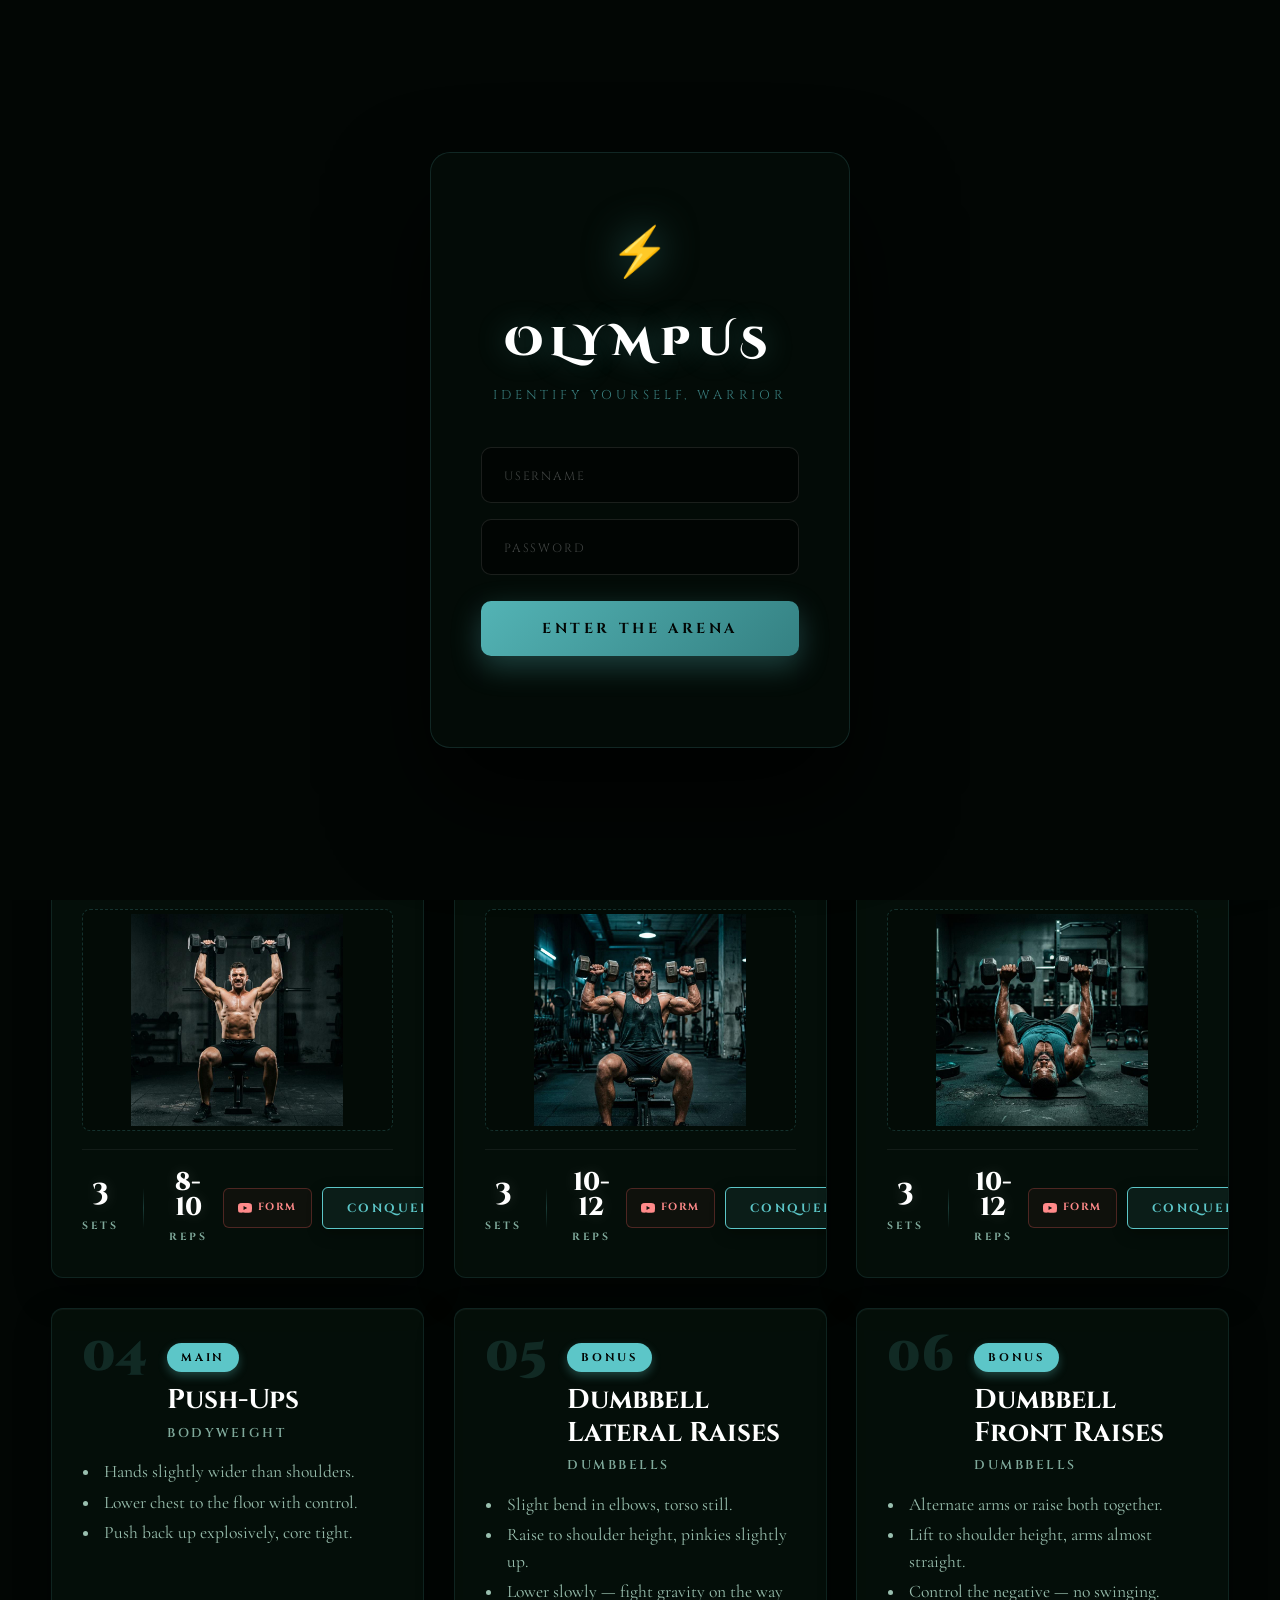
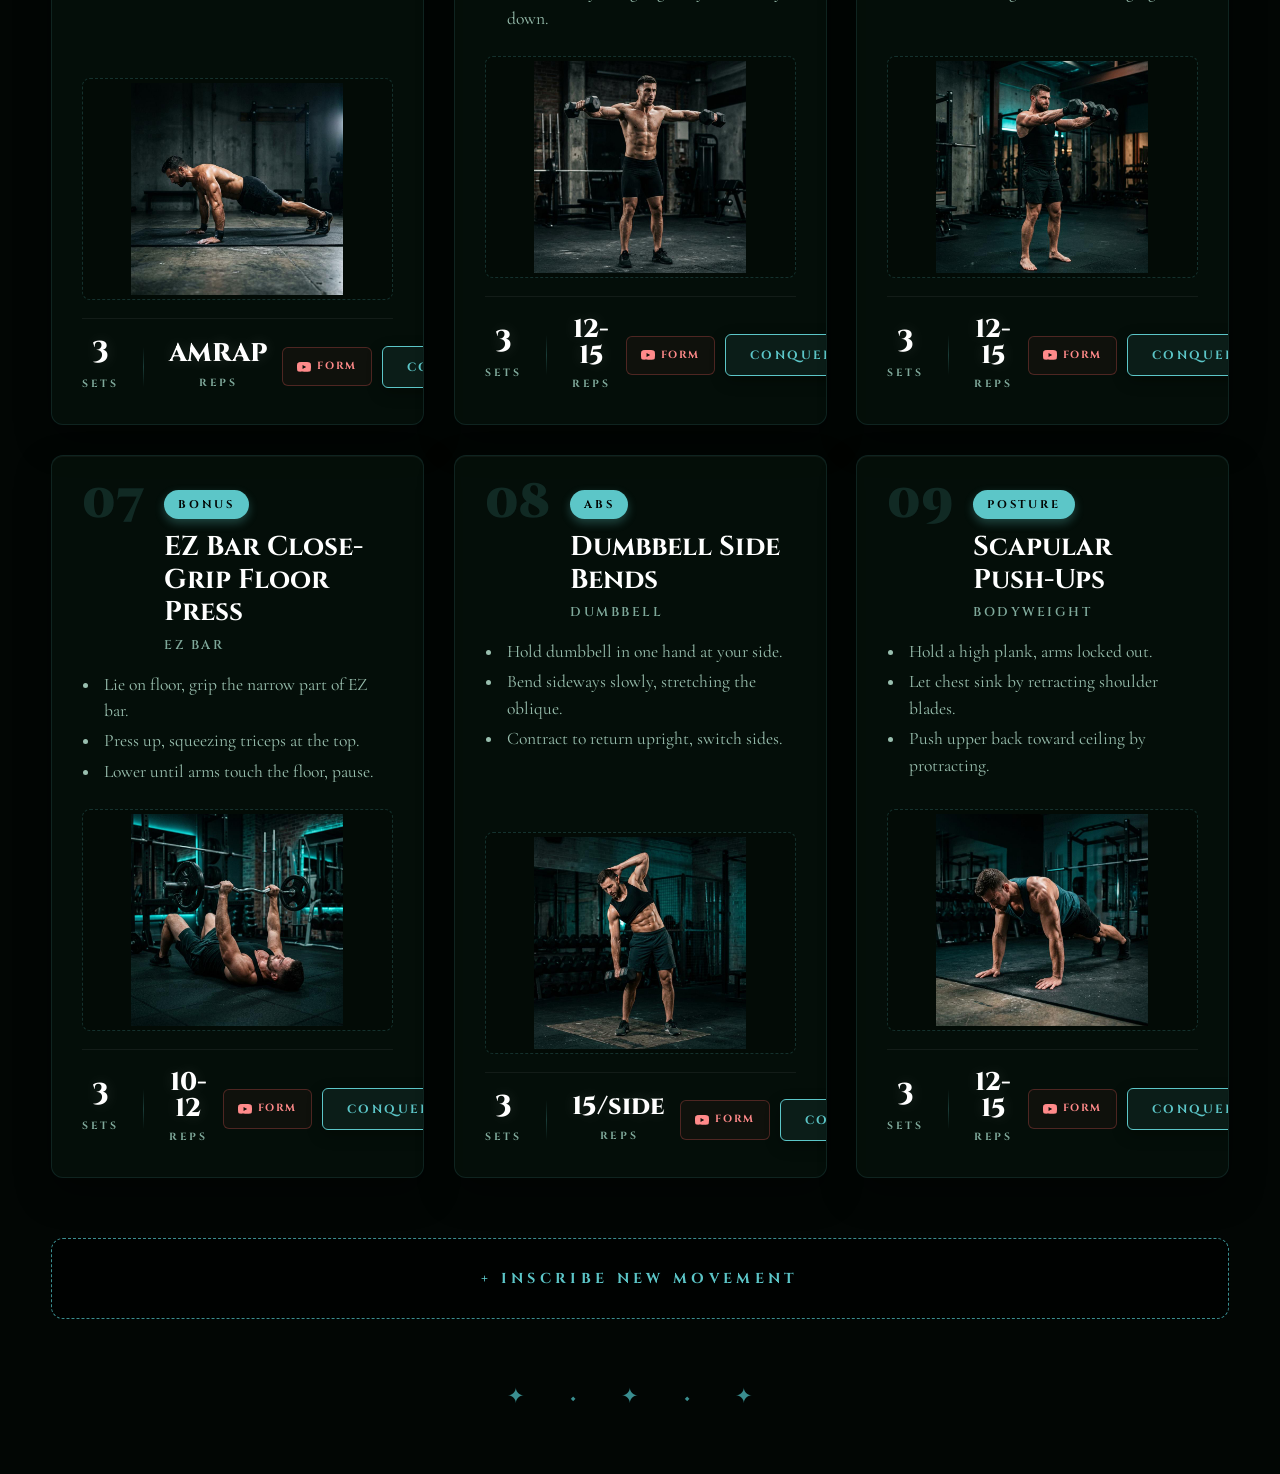
==== commit d9f5701a: "feat: restore Khadija profile modest exercise JPEGs and fix image reference mappings" ====
--- a/index.html
+++ b/index.html
@@ -8,7 +8,7 @@
 <meta name="description" content="Premium workout tracker — hypertrophy & core training programs.">
 <link rel="manifest" href="manifest.json">
 <link href="https://fonts.googleapis.com/css2?family=Cinzel:wght@600;800;900&family=Cinzel+Decorative:wght@900&family=Cormorant+Garamond:ital,wght@0,400;0,600;1,400&family=Inter:wght@400;500;700&family=Tajawal:wght@500;700&display=swap" rel="stylesheet">
-<link rel="stylesheet" href="styles.css?v=12">
+<link rel="stylesheet" href="styles.css?v=14">
 </head>
 <body>
 
@@ -194,9 +194,9 @@
   });
 })();
 </script>
-<script src="core_profile.js?v=12"></script>
-<script src="core.js?v=12"></script>
-<script src="app.js?v=12"></script>
+<script src="core_profile.js?v=14"></script>
+<script src="core.js?v=14"></script>
+<script src="app.js?v=14"></script>
 <script>
   if ('serviceWorker' in navigator) {
     window.addEventListener('load', () => {
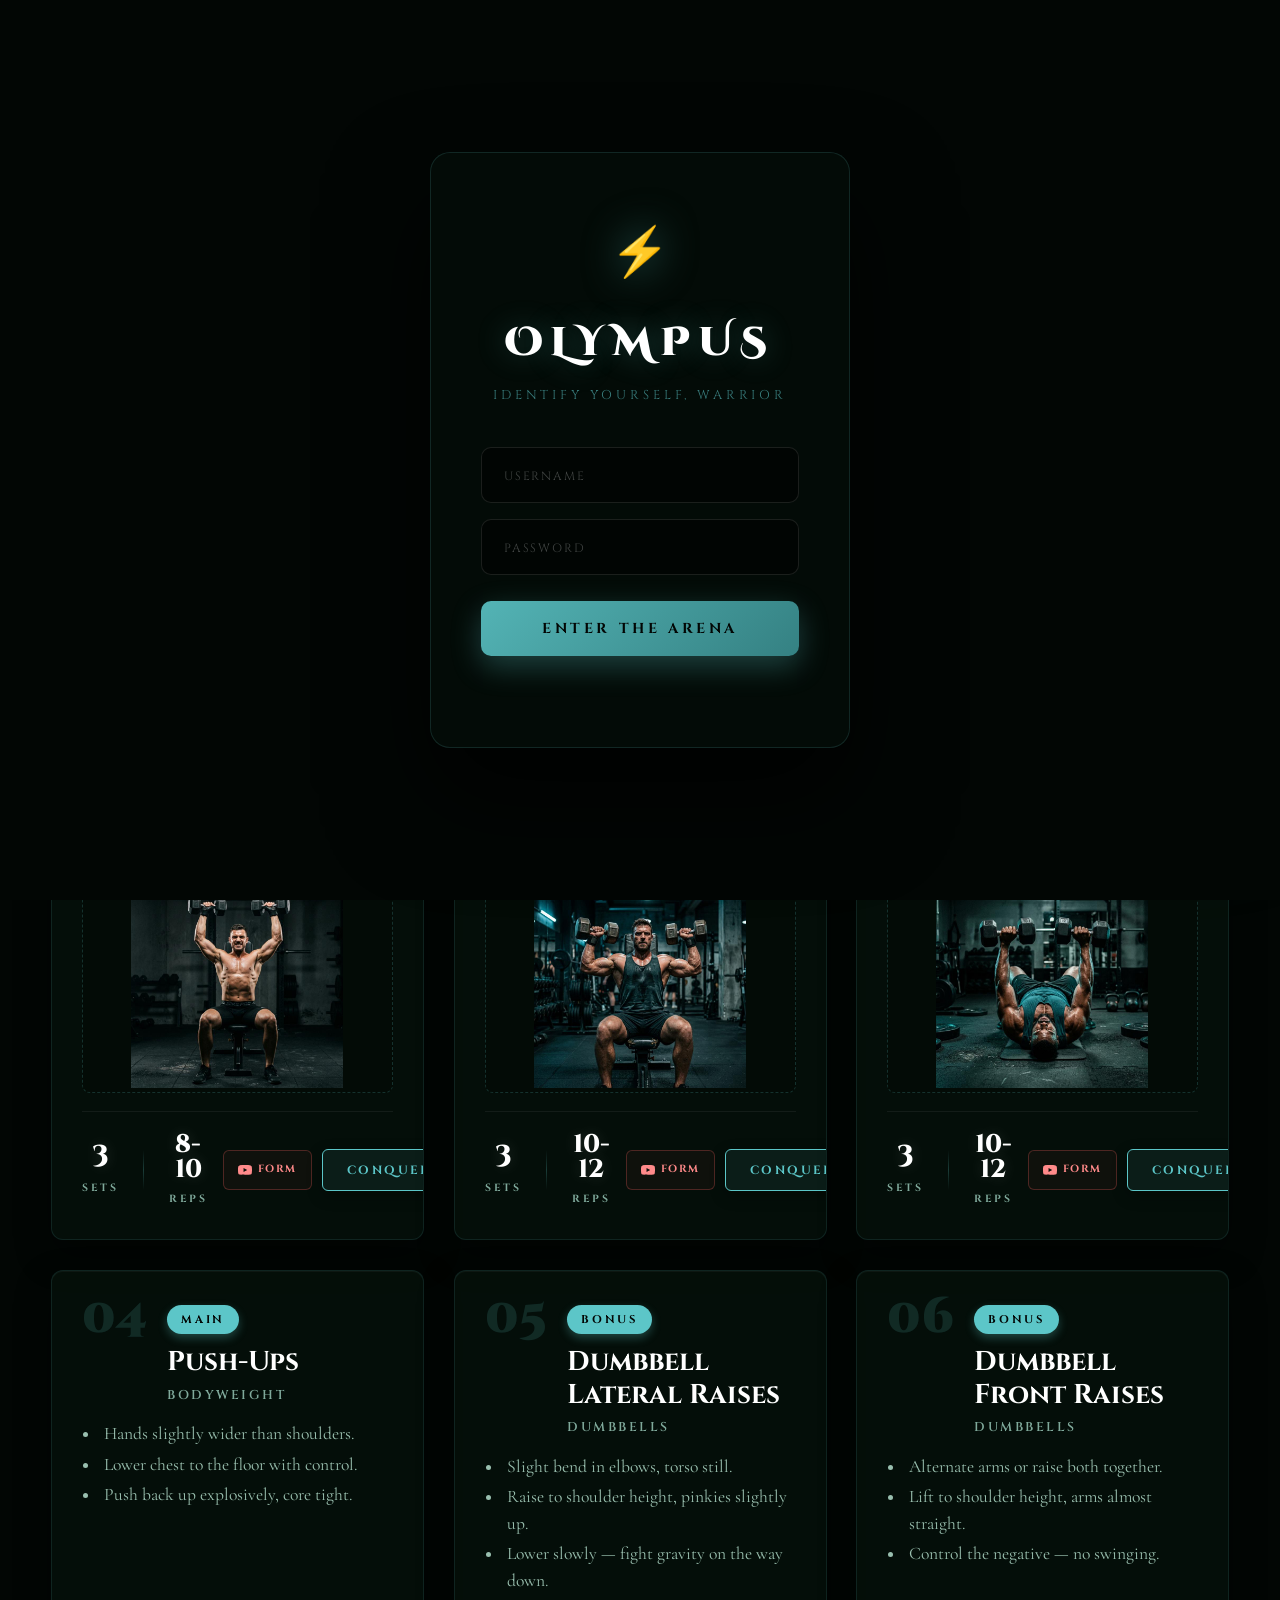
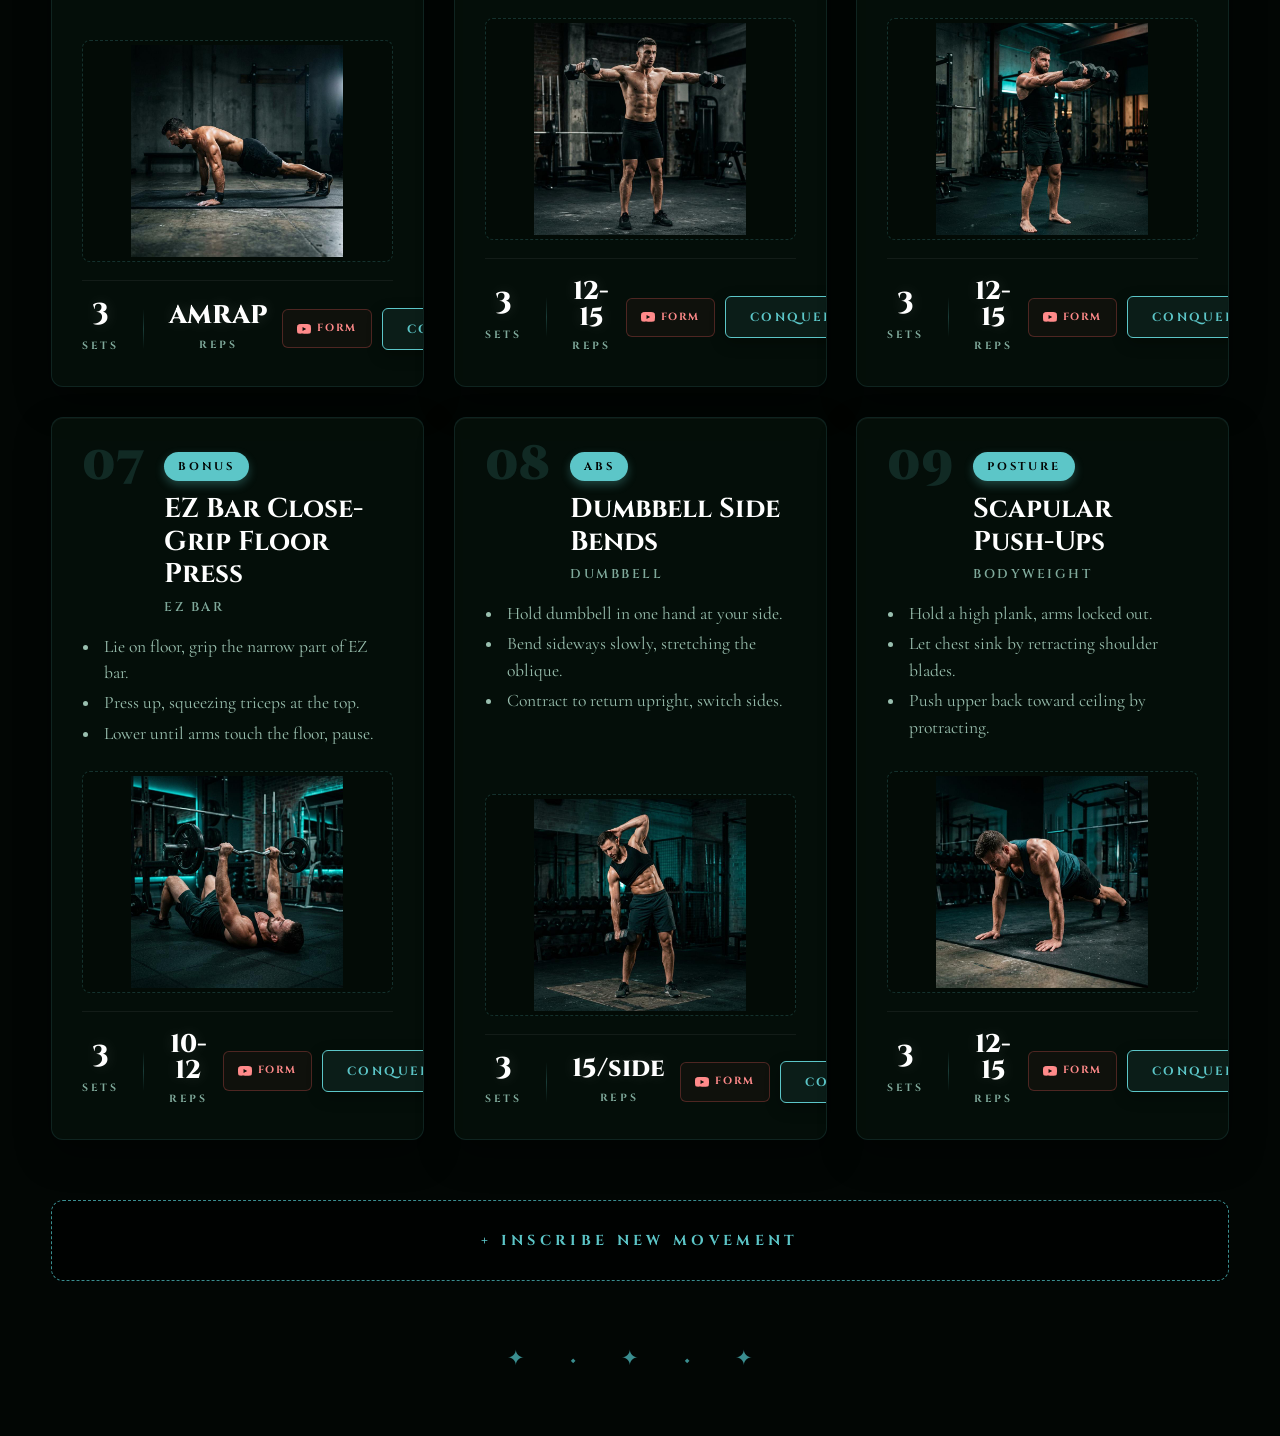
==== commit 9a5d958b: "feat: search YouTube for female proper form shorts on Khadija profile" ====
--- a/index.html
+++ b/index.html
@@ -8,7 +8,7 @@
 <meta name="description" content="Premium workout tracker — hypertrophy & core training programs.">
 <link rel="manifest" href="manifest.json">
 <link href="https://fonts.googleapis.com/css2?family=Cinzel:wght@600;800;900&family=Cinzel+Decorative:wght@900&family=Cormorant+Garamond:ital,wght@0,400;0,600;1,400&family=Inter:wght@400;500;700&family=Tajawal:wght@500;700&display=swap" rel="stylesheet">
-<link rel="stylesheet" href="styles.css?v=14">
+<link rel="stylesheet" href="styles.css?v=15">
 </head>
 <body>
 
@@ -194,9 +194,9 @@
   });
 })();
 </script>
-<script src="core_profile.js?v=14"></script>
-<script src="core.js?v=14"></script>
-<script src="app.js?v=14"></script>
+<script src="core_profile.js?v=15"></script>
+<script src="core.js?v=15"></script>
+<script src="app.js?v=15"></script>
 <script>
   if ('serviceWorker' in navigator) {
     window.addEventListener('load', () => {
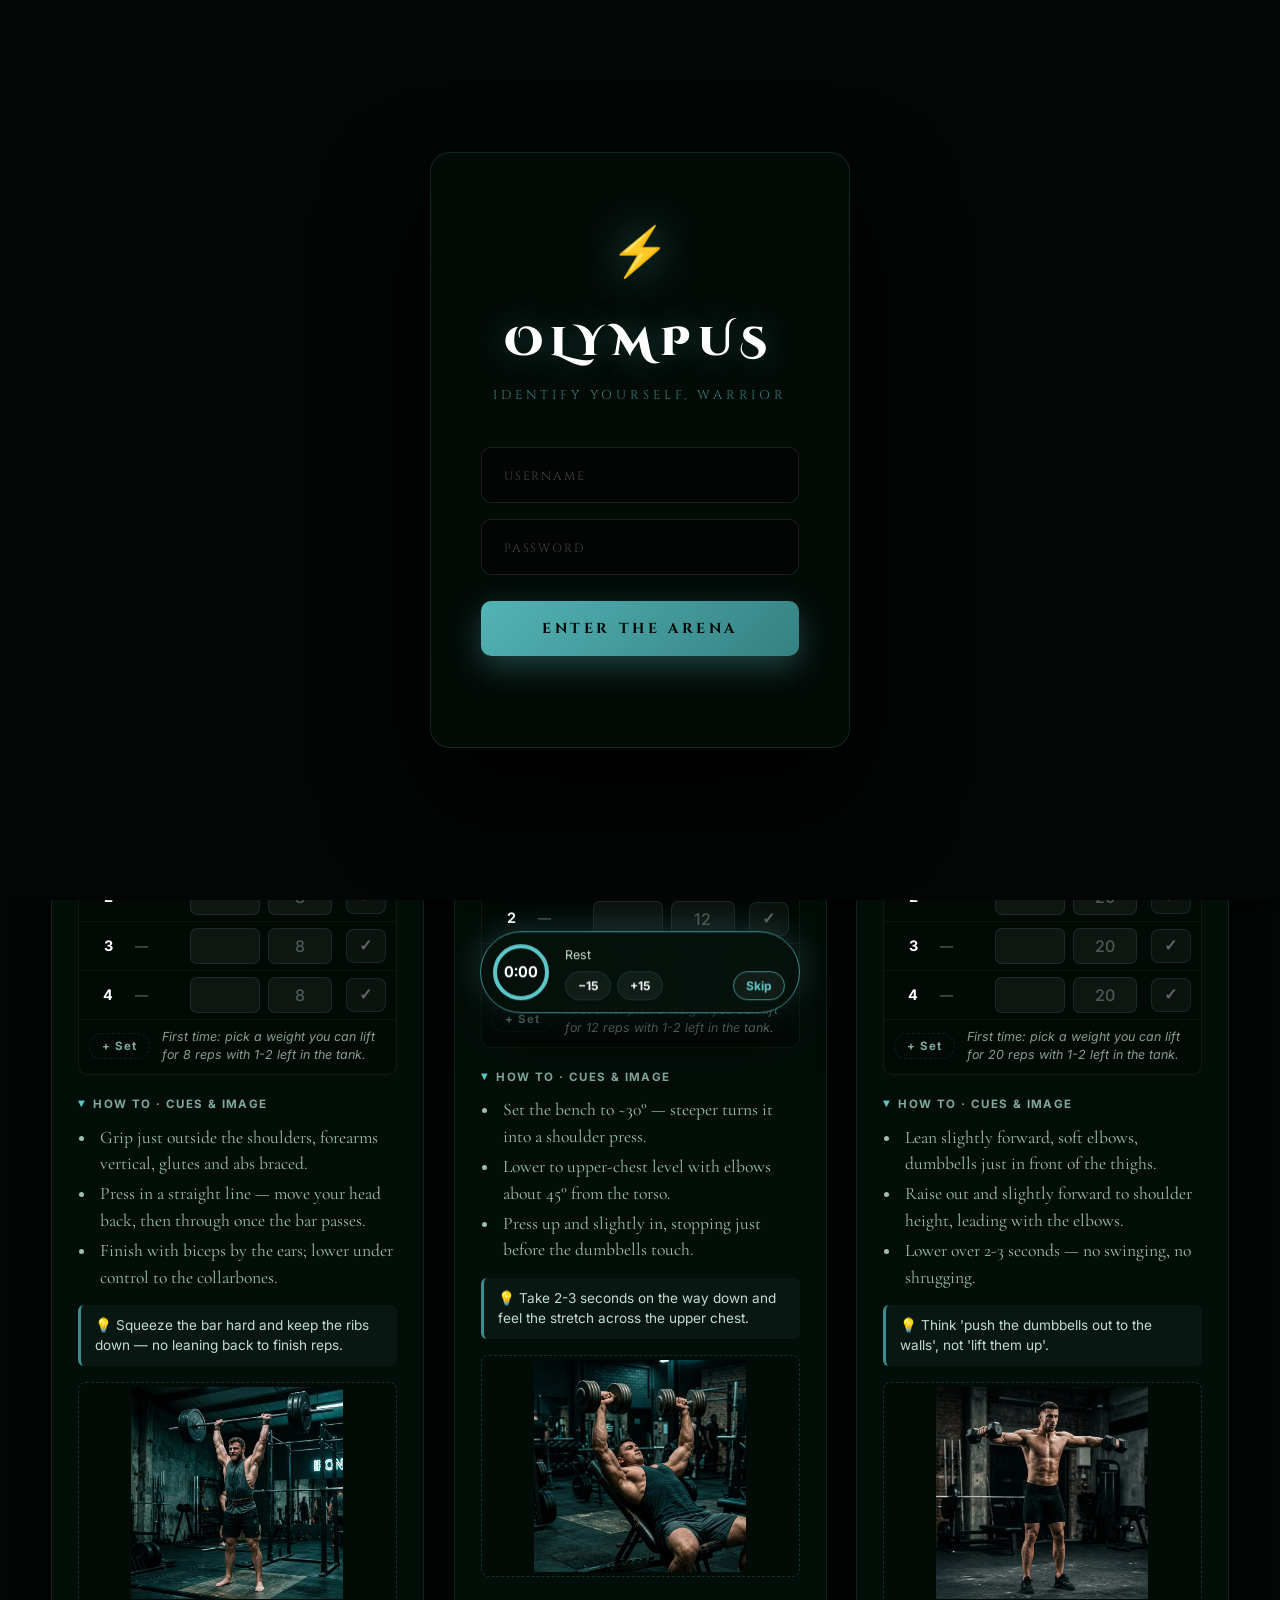
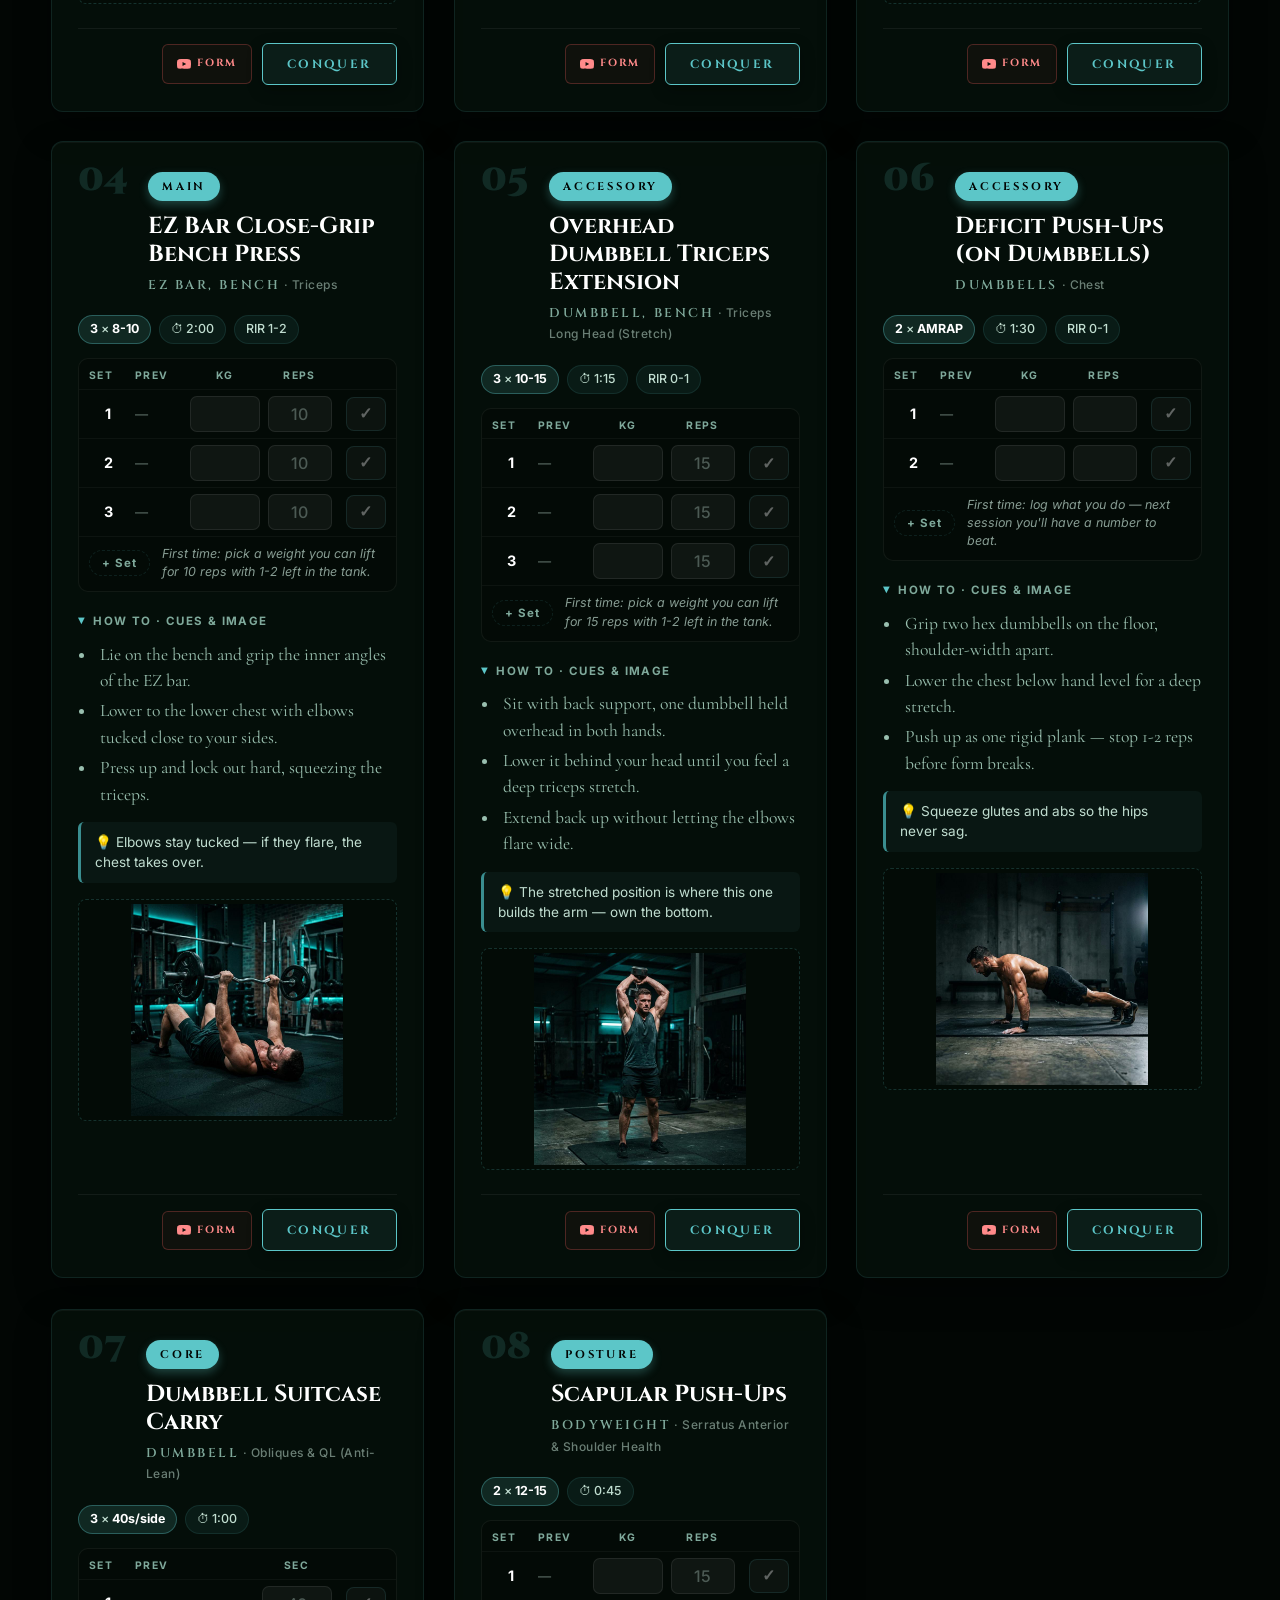
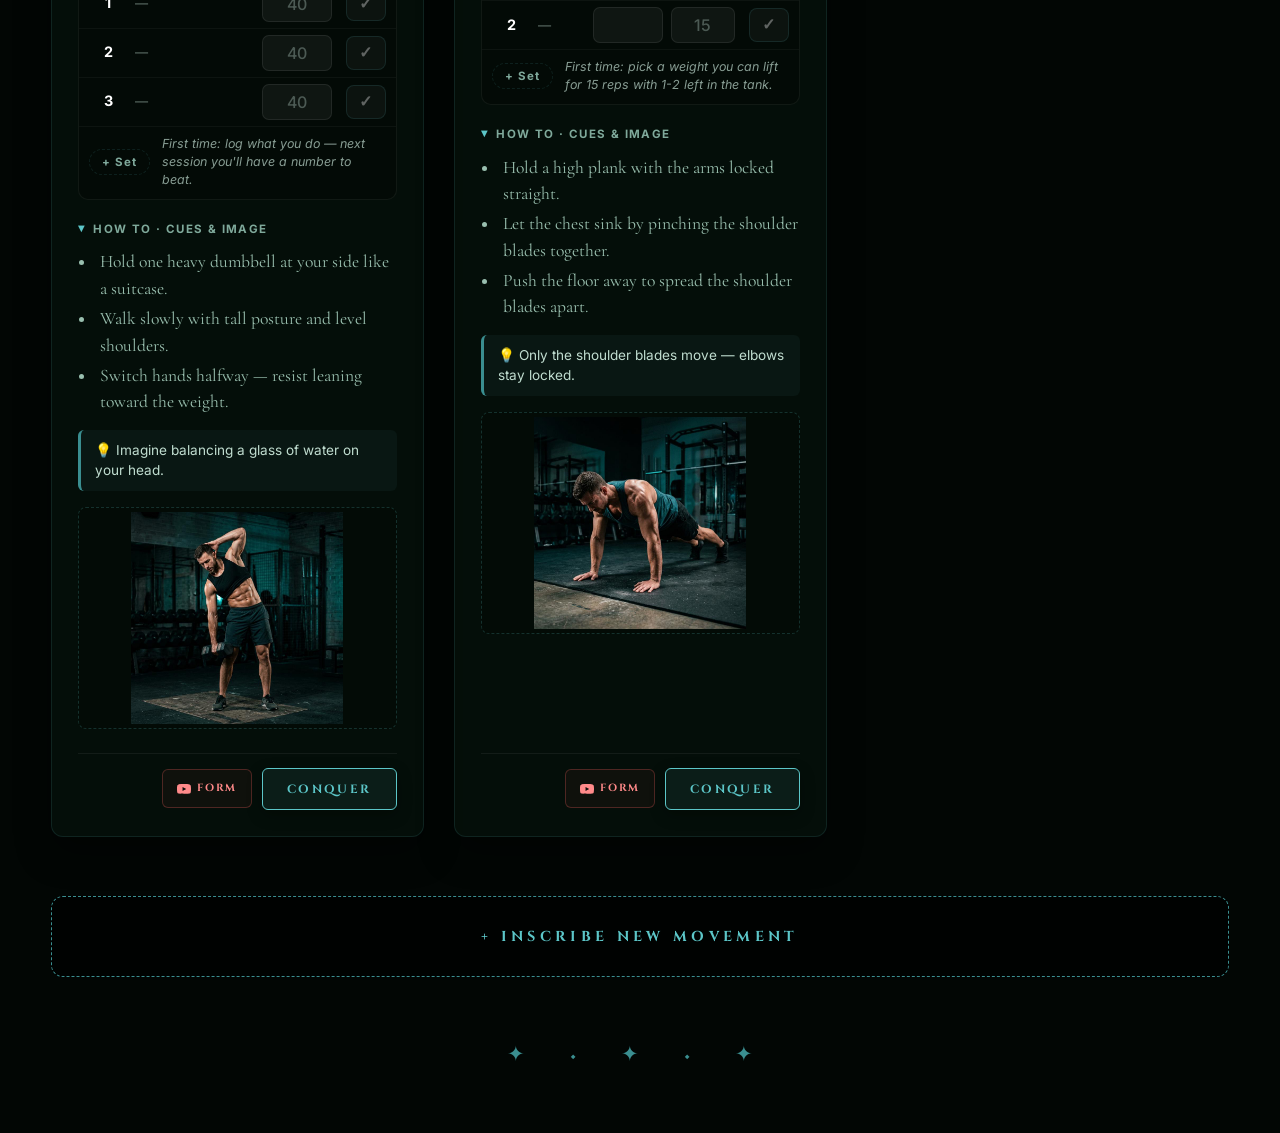
==== commit 8b8a9c20: "feat: rebuild PPL programs from shared exercise library, add set logging, progression hints, PRs and" ====
--- a/index.html
+++ b/index.html
@@ -2,13 +2,16 @@
 <html lang="en">
 <head>
 <meta charset="UTF-8">
-<meta name="viewport" content="width=device-width, initial-scale=1.0, maximum-scale=1.0, user-scalable=no">
+<meta name="viewport" content="width=device-width, initial-scale=1.0, viewport-fit=cover">
+<meta name="apple-mobile-web-app-capable" content="yes">
+<meta name="apple-mobile-web-app-status-bar-style" content="black-translucent">
+<link rel="apple-touch-icon" href="icons/icon-192.png">
 <meta name="theme-color" content="#5CC6C8">
 <title>OLYMPUS // Daily Ritual</title>
-<meta name="description" content="Premium workout tracker — hypertrophy & core training programs.">
+<meta name="description" content="Workout tracker — PPL programs, set logging, progressive overload and rest timer.">
 <link rel="manifest" href="manifest.json">
 <link href="https://fonts.googleapis.com/css2?family=Cinzel:wght@600;800;900&family=Cinzel+Decorative:wght@900&family=Cormorant+Garamond:ital,wght@0,400;0,600;1,400&family=Inter:wght@400;500;700&family=Tajawal:wght@500;700&display=swap" rel="stylesheet">
-<link rel="stylesheet" href="styles.css?v=15">
+<link rel="stylesheet" href="styles.css?v=17">
 </head>
 <body>
 
@@ -38,7 +41,7 @@
 <!-- CALENDAR MODAL -->
 <div class="modal-bg" id="cal-modal">
   <div class="modal" onclick="event.stopPropagation()">
-    <div class="modal-title">Chronicles &amp; Reflections<button class="modal-close" id="cal-close">×</button></div>
+    <div class="modal-title"><span id="cal-title">Chronicles &amp; Reflections</span><button class="modal-close" id="cal-close" aria-label="Close">×</button></div>
     <div class="rank-badge">
       <div class="rank-title" id="rank-title">Spartan Recruit</div>
       <div class="rank-sub">Current Status of the Vessel</div>
@@ -53,10 +56,15 @@
       <div class="cal-dow">W</div><div class="cal-dow">T</div><div class="cal-dow">F</div><div class="cal-dow">S</div>
     </div>
     <div class="cal-grid" id="cal-days"></div>
+    <div id="cal-detail" class="cal-detail"></div>
     <div class="stats-row">
       <div class="stat-item"><div class="stat-val" id="st-total">0</div><div class="stat-lbl">Total Triumphs</div></div>
-      <div class="stat-item"><div class="stat-val" id="st-streak">0</div><div class="stat-lbl">Current Streak</div></div>
-      <div class="stat-item"><div class="stat-val" id="st-month">0</div><div class="stat-lbl">This Cycle</div></div>
+      <div class="stat-item"><div class="stat-val" id="st-streak">0</div><div class="stat-lbl">Training Streak</div></div>
+      <div class="stat-item"><div class="stat-val" id="st-month">0</div><div class="stat-lbl">This Month</div></div>
+    </div>
+    <div id="records" class="records">
+      <div class="rec-title">Personal Records</div>
+      <div id="rec-list"></div>
     </div>
     <div class="sys-actions">
       <button class="sys-btn" id="btn-export">⭳ Export Scrolls</button>
@@ -69,7 +77,7 @@
 <!-- EDITOR MODAL -->
 <div class="modal-bg" id="ed-modal">
   <div class="modal" onclick="event.stopPropagation()">
-    <div class="modal-title"><span id="ed-title">Add Movement</span><button class="modal-close" id="ed-close">×</button></div>
+    <div class="modal-title"><span id="ed-title">Add Movement</span><button class="modal-close" id="ed-close" aria-label="Close">×</button></div>
     <input type="hidden" id="ed-id">
     <label class="field-label">Movement Nomenclature</label>
     <input type="text" id="ed-name" class="field-input" placeholder="e.g. Atlas Stone Lift">
@@ -80,14 +88,17 @@
     <div class="field-row">
       <div><label class="field-label">Classification</label>
         <select id="ed-type" class="field-sel">
-          <option value="main">Main Core</option>
+          <option value="warmup">Warm-up</option>
+          <option value="main">Main Lift</option>
+          <option value="bonus">Accessory</option>
+          <option value="abs">Core</option>
           <option value="posture">Posture / Alignment</option>
-          <option value="abs">Core / Shield</option>
-          <option value="bonus">Bonus / Accessory</option>
         </select>
       </div>
       <div><label class="field-label">Relics (Equipment)</label><input type="text" id="ed-equip" class="field-input" placeholder="Barbell, Bench"></div>
     </div>
+    <label class="field-label">Rest between sets (seconds)</label>
+    <input type="number" id="ed-rest" class="field-input" placeholder="90" min="0" max="600" step="15" inputmode="numeric">
     <label class="field-label">Divine Directives (One step per line)</label>
     <textarea id="ed-desc" class="field-input" placeholder="Step 1...&#10;Step 2..."></textarea>
     <button class="save-btn" id="btn-save-ex">Inscribe Movement</button>
@@ -96,14 +107,14 @@
 
 <header>
   <div class="logo">
-    <span class="logo-icon">⚡</span> OLYMPUS
-    <button id="btn-profiles" class="filter-btn" style="margin-left:15px; font-size: 0.8rem; padding: 4px 12px;">Profiles ▾</button>
+    <span class="logo-icon">⚡</span> <span id="logo-text">OLYMPUS</span>
+    <button id="btn-profiles" class="filter-btn">Profiles ▾</button>
   </div>
   <div style="display:flex;align-items:center;flex-wrap:wrap;">
     <div class="heatmap" id="heatmap" title="Last 7 Days Activity"></div>
     <div class="header-right">
       <div class="session-label" id="cur-date"></div>
-      <div id="session-clock">SESSION: 00m 00s</div>
+      <div id="session-clock">READY</div>
     </div>
   </div>
 </header>
@@ -119,18 +130,17 @@
   <div class="orb orb-3"></div>
 
   <div class="sec-head">
-    <div style="display:flex;align-items:center;gap:25px;">
-      <span class="day-title" id="day-title">—</span>
-      <span class="focus-badge" id="day-focus">—</span>
+    <div class="sec-left">
+      <div class="sec-title-row">
+        <span class="day-title" id="day-title">—</span>
+        <span class="focus-badge" id="day-focus">—</span>
+      </div>
+      <div class="day-meta" id="day-meta"></div>
     </div>
     <div class="sec-right">
-      <button id="btn-arena" class="filter-btn hist-btn" style="color:var(--accent); border-color:var(--accent);">⚔️ The Arena</button>
+      <button id="btn-arena" class="filter-btn hist-btn">⚔️ The Arena</button>
       <button id="btn-chronicles" class="filter-btn hist-btn">🏛️ Chronicles</button>
-      <button data-filter="all" class="filter-btn active">All</button>
-      <button data-filter="main" class="filter-btn">Main</button>
-      <button data-filter="posture" class="filter-btn">Posture</button>
-      <button data-filter="abs" class="filter-btn">Abs</button>
-      <button data-filter="bonus" class="filter-btn">Bonus</button>
+      <span id="filters" class="filters"></span>
     </div>
   </div>
 
@@ -151,9 +161,25 @@
   <div class="modal" onclick="event.stopPropagation()">
     <div class="modal-title">
       <span id="profile-title">Select Routine</span>
-      <button class="modal-close" id="profile-close">×</button>
+      <button class="modal-close" id="profile-close" aria-label="Close">×</button>
     </div>
     <div id="profile-list" style="display:flex; flex-direction:column; gap:15px; margin-top:20px;"></div>
+  </div>
+</div>
+
+<!-- REST TIMER -->
+<div class="rest-timer" id="rest-timer" role="timer" aria-live="polite">
+  <div class="rt-ring">
+    <svg viewBox="0 0 60 60" aria-hidden="true"><circle class="rt-ring-bg" cx="30" cy="30" r="26"/><circle class="rt-ring-fg" cx="30" cy="30" r="26"/></svg>
+    <div class="rt-time">0:00</div>
+  </div>
+  <div class="rt-body">
+    <div class="rt-label">Rest</div>
+    <div class="rt-btns">
+      <button data-rt="-15" aria-label="Subtract 15 seconds">−15</button>
+      <button data-rt="+15" aria-label="Add 15 seconds">+15</button>
+      <button data-rt="skip" class="rt-skip">Skip</button>
+    </div>
   </div>
 </div>
 
@@ -194,9 +220,11 @@
   });
 })();
 </script>
-<script src="core_profile.js?v=15"></script>
-<script src="core.js?v=15"></script>
-<script src="app.js?v=15"></script>
+<script src="programs.js?v=17"></script>
+<script src="core_profile.js?v=17"></script>
+<script src="core.js?v=17"></script>
+<script src="tracker.js?v=17"></script>
+<script src="app.js?v=17"></script>
 <script>
   if ('serviceWorker' in navigator) {
     window.addEventListener('load', () => {
--- a/styles.css
+++ b/styles.css
@@ -121,8 +121,14 @@
 .oracle-author { display: block; font-family: 'Cinzel', serif; font-size: 0.8rem; font-weight: 600; letter-spacing: 0.3em; text-transform: uppercase; margin-top: 15px; color: var(--accent); font-style: normal; }
 
 /* NAVIGATION */
-.day-nav { display: flex; justify-content: center; gap: 15px; padding: 20px 0 30px; overflow-x: auto; scrollbar-width: none; }
-.day-nav::-webkit-scrollbar { display: none; }
+.day-nav { display: flex; justify-content: center; padding: 20px 0 30px; }
+.day-nav-desktop { display: flex; justify-content: center; gap: 15px; overflow-x: auto; scrollbar-width: none; }
+.day-nav-desktop::-webkit-scrollbar { display: none; }
+.day-nav-mobile { display: none; align-items: center; justify-content: space-between; width: 100%; max-width: 320px; margin: 0 auto; padding: 6px 12px; background: rgba(0,0,0,0.4); border: 1px solid var(--glass-brd); border-radius: 50px; box-shadow: 0 4px 20px rgba(0,0,0,0.3); }
+.nav-arrow-btn { background: none; border: none; color: var(--accent); font-size: 1.1rem; cursor: pointer; padding: 8px 16px; transition: transform 0.2s; }
+.nav-arrow-btn:active { transform: scale(0.85); }
+.nav-day-display { font-family: 'Cinzel', 'Tajawal', serif; font-weight: 700; font-size: 1.1rem; color: var(--white); letter-spacing: 0.05em; text-transform: uppercase; }
+.nav-day-display.today { color: var(--accent); text-shadow: 0 0 10px var(--accent-glow); }
 .day-btn { font-family: 'Cinzel', serif; font-size: 0.85rem; font-weight: 600; letter-spacing: 0.25em; text-transform: uppercase; padding: 14px 32px; border: 1px solid var(--glass-brd); background: rgba(0,0,0,0.6); color: var(--sage); cursor: pointer; transition: all 0.4s cubic-bezier(0.175, 0.885, 0.32, 1.275); border-radius: 6px; position: relative; overflow: hidden; }
 .day-btn::before { content: ''; position: absolute; top: 0; left: -100%; width: 100%; height: 100%; background: linear-gradient(90deg, transparent, rgba(92,198,200,0.08), transparent); transition: 0.5s; }
 .day-btn:hover::before { left: 100%; }
@@ -264,32 +270,22 @@
   /* Compact and Elegant Header */
   header { padding: 10px 4%; flex-direction: row !important; justify-content: space-between !important; align-items: center !important; gap: 10px !important; border-bottom: 1px solid rgba(255,255,255,0.05); }
   .logo { display: flex; align-items: center; justify-content: space-between; width: 100%; }
-  #btn-profiles { font-size: 0.75rem !important; padding: 5px 12px !important; margin-left: 10px !important; border-radius: 8px !important; }
+  #btn-profiles { font-size: 0.7rem !important; padding: 5px 12px !important; border-radius: 8px !important; }
   .header-right, .heatmap { display: none !important; } /* Reclaim top screen space */
   
   /* Hide the massive Quote on Mobile */
   .oracle-quote { display: none !important; }
   
-  /* Single-Row Horizontally Scrollable Day Selector */
+  /* Single-Row Horizontally Scrollable Day Selector / Mobile Arrow Switcher */
   .day-nav { 
     display: flex !important; 
-    flex-wrap: nowrap !important; 
-    overflow-x: auto !important; 
-    gap: 6px !important; 
     padding: 8px 0 !important; 
     margin-bottom: 10px !important; 
     width: 100% !important; 
-    -webkit-overflow-scrolling: touch; 
+    justify-content: center !important;
   }
-  .day-nav::-webkit-scrollbar { display: none !important; }
-  .day-btn { 
-    flex: 0 0 auto !important; 
-    min-width: 68px !important; 
-    padding: 8px 10px !important; 
-    font-size: 0.75rem !important; 
-    text-align: center; 
-    border-radius: 8px !important;
-  }
+  .day-nav-desktop { display: none !important; }
+  .day-nav-mobile { display: flex !important; }
   
   /* Compact Focus and Header row */
   .sec-head { 
@@ -487,3 +483,162 @@
 @media(max-width: 900px) {
   .celeb-text { font-size: 2.5rem; }
 }
+
+/* ═══════════════════════════════════════════
+   v17 — TRAINING LOG, REST TIMER & LAYOUT POLISH
+═══════════════════════════════════════════ */
+#btn-profiles { margin-inline-start: 15px; font-size: 0.75rem; padding: 6px 14px; letter-spacing: 0.12em; }
+.filters { display: contents; }
+
+.sec-left { display: flex; flex-direction: column; gap: 10px; min-width: 0; }
+.sec-title-row { display: flex; align-items: center; gap: 20px; flex-wrap: wrap; }
+.day-meta { display: flex; flex-wrap: wrap; gap: 6px 18px; font-family: 'Inter', sans-serif; font-size: 0.8rem; color: var(--sage); letter-spacing: 0.04em; }
+.day-meta span { white-space: nowrap; }
+.day-meta span + span::before { content: '·'; margin-inline-end: 18px; color: var(--accent-dim); }
+.day-meta .meta-done { color: var(--accent); font-weight: 700; }
+
+/* Card header extras */
+.ex-name { font-size: 1.45rem; }
+.card-seq { font-size: 2.3rem; }
+.card-content { padding: 26px; }
+.ex-target-inline::before { content: ' · '; }
+.ex-target-inline { text-transform: none; letter-spacing: 0.04em; font-family: 'Inter', sans-serif; font-weight: 500; color: rgba(192,221,208,0.55); font-size: 0.75rem; }
+.ex-card.t-warmup { border-style: dashed; }
+.ex-card.t-warmup .ex-type { background: transparent; color: var(--accent); border: 1px solid var(--accent); box-shadow: none; }
+.ex-card:focus-within { border-color: rgba(92,198,200,0.35); }
+.ex-card.done:focus-within { opacity: 0.85; filter: none; }
+
+/* Prescription chips */
+.rx-line { display: flex; flex-wrap: wrap; gap: 8px; margin: 4px 0 14px; }
+.rx-chip { font-family: 'Inter', sans-serif; font-size: 0.78rem; font-weight: 500; color: var(--mint); background: rgba(92,198,200,0.07); border: 1px solid var(--glass-brd); padding: 4px 11px; border-radius: 30px; white-space: nowrap; line-height: 1.5; }
+.rx-chip b { color: var(--white); font-weight: 700; }
+.rx-chip.rx-main { background: rgba(92,198,200,0.14); border-color: rgba(92,198,200,0.35); }
+
+/* Set log table */
+.log { font-family: 'Inter', sans-serif; margin-bottom: 14px; border: 1px solid rgba(255,255,255,0.06); border-radius: 10px; overflow: hidden; background: rgba(0,0,0,0.25); }
+.log-row { display: grid; grid-template-columns: 38px minmax(0,1fr) 70px 64px 46px; align-items: center; gap: 8px; padding: 6px 10px; border-top: 1px solid rgba(255,255,255,0.04); transition: background 0.25s; }
+.log.nokg .log-row { grid-template-columns: 38px minmax(0,1fr) 70px 46px; }
+.log-row.log-head { border-top: none; padding-top: 8px; padding-bottom: 4px; font-size: 0.65rem; font-weight: 700; letter-spacing: 0.14em; text-transform: uppercase; color: var(--sage); }
+.log-row.log-head span:nth-child(n+3) { text-align: center; }
+.set-n { font-weight: 700; color: var(--white); font-size: 0.9rem; text-align: center; }
+.prev { font-size: 0.82rem; color: rgba(192,221,208,0.5); white-space: nowrap; overflow: hidden; text-overflow: ellipsis; }
+.log-in { width: 100%; min-width: 0; font-family: 'Inter', sans-serif; font-size: 16px; font-weight: 600; text-align: center; color: var(--white); background: rgba(255,255,255,0.05); border: 1px solid rgba(255,255,255,0.08); border-radius: 7px; padding: 7px 4px; outline: none; transition: border-color 0.2s, background 0.2s; }
+.log-in::placeholder { color: rgba(192,221,208,0.35); font-weight: 500; }
+.log-in:focus { border-color: var(--accent); background: rgba(92,198,200,0.08); }
+.set-chk { width: 40px; height: 34px; justify-self: end; border-radius: 8px; border: 1px solid var(--glass-brd); background: rgba(255,255,255,0.04); color: rgba(255,255,255,0.35); font-size: 1rem; font-weight: 700; cursor: pointer; transition: all 0.2s; }
+.set-chk:hover { border-color: var(--accent); color: var(--accent); }
+.log-row.done { background: rgba(92,198,200,0.1); }
+.log-row.done .set-chk { background: var(--accent); border-color: var(--accent); color: var(--obsidian); box-shadow: 0 0 12px var(--accent-glow); }
+.log-row.done .log-in { background: transparent; border-color: transparent; color: var(--accent); }
+.log-foot { display: flex; align-items: center; gap: 12px; padding: 8px 10px 10px; border-top: 1px solid rgba(255,255,255,0.04); flex-wrap: wrap; }
+.add-set { font-family: 'Inter', sans-serif; font-size: 0.72rem; font-weight: 700; letter-spacing: 0.08em; color: var(--sage); background: none; border: 1px dashed var(--glass-brd); padding: 5px 12px; border-radius: 20px; cursor: pointer; transition: all 0.2s; }
+.add-set:hover { color: var(--accent); border-color: var(--accent); }
+.log-hint { flex: 1; min-width: 180px; font-size: 0.78rem; line-height: 1.45; color: rgba(192,221,208,0.7); }
+.log-hint.up { color: #8fe3b0; font-weight: 600; }
+.log-hint.first { font-style: italic; }
+
+/* Khadija: tap-to-complete set bubbles */
+.set-dots { display: flex; gap: 12px; flex-wrap: wrap; margin-bottom: 16px; }
+.set-dot { width: 48px; height: 48px; border-radius: 50%; border: 2px solid var(--accent); background: transparent; color: var(--accent); font-family: 'Tajawal', 'Inter', sans-serif; font-size: 1.15rem; font-weight: 700; cursor: pointer; transition: all 0.25s cubic-bezier(0.175, 0.885, 0.32, 1.275); }
+.set-dot:active { transform: scale(0.9); }
+.set-dot.done { background: linear-gradient(135deg, var(--accent), var(--olive)); color: var(--obsidian); box-shadow: 0 0 16px var(--accent-glow); }
+
+/* How-to (cues + image) disclosure */
+.howto { margin-bottom: 6px; }
+.howto > summary { list-style: none; cursor: pointer; font-family: 'Inter', sans-serif; font-size: 0.72rem; font-weight: 700; letter-spacing: 0.12em; text-transform: uppercase; color: var(--sage); padding: 6px 0 10px; user-select: none; }
+.howto > summary::-webkit-details-marker { display: none; }
+.howto > summary::before { content: '▸'; display: inline-block; margin-inline-end: 8px; transition: transform 0.2s; color: var(--accent); }
+.howto[open] > summary::before { transform: rotate(90deg); }
+[dir="rtl"] .howto > summary::before { content: '◂'; }
+[dir="rtl"] .howto[open] > summary::before { transform: rotate(-90deg); }
+.howto > summary:hover { color: var(--ivory); }
+.ex-cue { font-family: 'Inter', sans-serif; font-size: 0.85rem; line-height: 1.5; color: var(--mint); background: rgba(92,198,200,0.05); border-inline-start: 3px solid var(--accent-dim); padding: 10px 14px; border-radius: 6px; margin: -6px 0 16px; }
+body.arena-mode .ex-cue { display: none; }
+body.arena-mode .howto > summary { display: none; }
+body.arena-mode .tracker-slot { max-width: 720px; }
+body.arena-mode .log-in { font-size: 18px; padding: 10px 4px; }
+.card-bottom { padding-top: 14px; }
+.card-actions { width: 100%; justify-content: flex-end; }
+
+/* Rest timer */
+.rest-timer { position: fixed; left: 50%; bottom: calc(18px + env(safe-area-inset-bottom)); transform: translate(-50%, 160%); z-index: 10002; display: flex; align-items: center; gap: 14px; padding: 10px 14px 10px 10px; min-width: 320px; max-width: calc(100vw - 24px); background: rgba(6,18,12,0.94); border: 1px solid var(--accent-dim); border-radius: 60px; box-shadow: 0 20px 50px rgba(0,0,0,0.8), 0 0 30px var(--accent-glow); backdrop-filter: blur(16px); transition: transform 0.45s cubic-bezier(0.175, 0.885, 0.32, 1.275), border-color 0.3s; }
+.rest-timer.show { transform: translate(-50%, 0); }
+.rest-timer.go { border-color: #8fe3b0; box-shadow: 0 0 40px rgba(143,227,176,0.5); }
+.rt-ring { position: relative; width: 60px; height: 60px; flex-shrink: 0; }
+.rt-ring svg { width: 100%; height: 100%; transform: rotate(-90deg); }
+.rt-ring-bg { fill: none; stroke: rgba(255,255,255,0.08); stroke-width: 4; }
+.rt-ring-fg { fill: none; stroke: var(--accent); stroke-width: 4; stroke-linecap: round; transition: stroke-dashoffset 0.25s linear; }
+.rest-timer.go .rt-ring-fg { stroke: #8fe3b0; }
+.rt-time { position: absolute; inset: 0; display: flex; align-items: center; justify-content: center; font-family: 'Inter', sans-serif; font-size: 0.95rem; font-weight: 700; color: var(--white); font-variant-numeric: tabular-nums; }
+.rt-body { display: flex; flex-direction: column; gap: 6px; min-width: 0; flex: 1; }
+.rt-label { font-family: 'Inter', sans-serif; font-size: 0.78rem; color: var(--mint); white-space: nowrap; overflow: hidden; text-overflow: ellipsis; }
+.rt-btns { display: flex; gap: 6px; }
+.rt-btns button { font-family: 'Inter', sans-serif; font-size: 0.75rem; font-weight: 700; padding: 6px 12px; border-radius: 20px; border: 1px solid var(--glass-brd); background: rgba(255,255,255,0.05); color: var(--ivory); cursor: pointer; transition: all 0.2s; }
+.rt-btns button:hover { border-color: var(--accent); color: var(--accent); }
+.rt-btns .rt-skip { margin-inline-start: auto; color: var(--accent); border-color: var(--accent-dim); }
+body.profile-khadija .rt-label, body.profile-khadija .rt-btns button { font-family: 'Tajawal', 'Inter', sans-serif; }
+
+/* Chronicles: day detail + records */
+.cal-day.sel { outline: 2px solid var(--white); outline-offset: -2px; }
+.cal-detail:empty { display: none; }
+.cal-detail { margin: -10px 0 22px; padding: 16px 18px; background: rgba(0,0,0,0.3); border: 1px solid var(--glass-brd); border-radius: 10px; font-family: 'Inter', sans-serif; }
+.detail-title { font-size: 0.72rem; font-weight: 700; letter-spacing: 0.14em; text-transform: uppercase; color: var(--accent); margin-bottom: 10px; }
+.detail-list { list-style: none; display: flex; flex-direction: column; gap: 6px; }
+.detail-list li { display: flex; justify-content: space-between; gap: 14px; font-size: 0.88rem; color: var(--ivory); }
+.detail-list em { font-style: normal; color: var(--sage); font-size: 0.8rem; text-align: end; }
+.detail-empty { font-size: 0.85rem; color: var(--sage); }
+.records { margin-top: 25px; padding-top: 22px; border-top: 1px solid var(--glass-brd); }
+.rec-title { font-family: 'Cinzel', serif; font-size: 0.75rem; font-weight: 700; letter-spacing: 0.25em; text-transform: uppercase; color: var(--sage); margin-bottom: 12px; }
+.rec-row { display: grid; grid-template-columns: minmax(0,1fr) auto auto; gap: 14px; align-items: baseline; padding: 8px 0; border-bottom: 1px solid rgba(255,255,255,0.04); font-family: 'Inter', sans-serif; }
+.rec-name { font-size: 0.88rem; color: var(--ivory); white-space: nowrap; overflow: hidden; text-overflow: ellipsis; }
+.rec-val { font-size: 0.88rem; font-weight: 700; color: var(--white); white-space: nowrap; }
+.rec-e1rm { font-size: 0.72rem; color: var(--accent); white-space: nowrap; }
+
+/* Session summary */
+.celeb-stats { display: flex; flex-wrap: wrap; justify-content: center; gap: 14px; margin-top: 36px; padding: 0 16px; }
+.celeb-stat { min-width: 110px; text-align: center; padding: 16px 18px; background: rgba(92,198,200,0.07); border: 1px solid var(--glass-brd); border-radius: 12px; }
+.celeb-val { font-family: 'Cinzel', serif; font-size: 2rem; font-weight: 800; color: var(--white); line-height: 1.1; }
+.celeb-lbl { font-family: 'Inter', sans-serif; font-size: 0.68rem; font-weight: 700; letter-spacing: 0.16em; text-transform: uppercase; color: var(--accent); margin-top: 6px; }
+.celeb-close { margin-top: 34px; font-family: 'Cinzel', serif; font-size: 0.8rem; font-weight: 700; letter-spacing: 0.25em; text-transform: uppercase; padding: 14px 40px; border-radius: 30px; border: 1px solid var(--accent); background: rgba(92,198,200,0.1); color: var(--accent); cursor: pointer; }
+
+/* Mobile refinements */
+@media (max-width: 900px) {
+  .wrap { padding: 0 12px 110px; }
+  header { padding: 10px 12px; padding-top: calc(10px + env(safe-area-inset-top)); }
+  .logo { font-size: 1.35rem; }
+  .sec-left { width: 100%; }
+  .sec-title-row { gap: 10px; justify-content: space-between; width: 100%; }
+  .day-meta { font-size: 0.75rem; gap: 4px 10px; }
+  .day-meta span + span::before { margin-inline-end: 10px; }
+  .ex-card { margin-bottom: 0 !important; }
+  .ex-type { font-size: 0.6rem; padding: 3px 10px; margin-bottom: 8px; }
+  .ex-equip { font-size: 0.68rem; letter-spacing: 0.12em; }
+  .ex-target-inline { display: block; margin-top: 2px; }
+  .ex-target-inline::before { content: none; }
+  .sec-title-row .day-title { display: none; }
+  #btn-profiles { white-space: nowrap; letter-spacing: 0.06em !important; }
+  .logo { gap: 8px; }
+  .card-header { margin-bottom: 10px; padding-inline-end: 70px; }
+  .ctrl-btn { width: 30px; height: 30px; font-size: 0.9rem; }
+  .card-ctrl { opacity: 0.55; top: 12px; right: 12px; }
+  [dir="rtl"] .card-ctrl { right: auto; left: 12px; }
+  .log-row { grid-template-columns: 30px minmax(0,1fr) 64px 56px 42px; gap: 6px; padding: 6px 8px; }
+  .log.nokg .log-row { grid-template-columns: 30px minmax(0,1fr) 64px 42px; }
+  .card-bottom { flex-direction: row !important; padding-top: 12px; }
+  .card-actions { flex-direction: row; gap: 8px; }
+  .card-actions .yt-btn { width: auto; flex: 0 0 auto; padding: 11px 14px; }
+  .card-actions .mark-btn { flex: 1; }
+  .ex-desc { font-size: 1.05rem; margin-bottom: 12px; }
+  .sec-right { padding-bottom: 4px !important; }
+  .rest-timer { min-width: 0; width: calc(100vw - 24px); }
+  .celeb-stat { min-width: 90px; padding: 12px; }
+  .celeb-val { font-size: 1.5rem; }
+}
+@media (max-width: 380px) {
+  .log-row { grid-template-columns: 26px minmax(0,1fr) 58px 50px 38px; gap: 5px; }
+  .log.nokg .log-row { grid-template-columns: 26px minmax(0,1fr) 58px 38px; }
+}
+@media (prefers-reduced-motion: reduce) {
+  *, *::before, *::after { animation-duration: 0.01ms !important; transition-duration: 0.01ms !important; }
+  .orb, .god-rays { display: none; }
+}
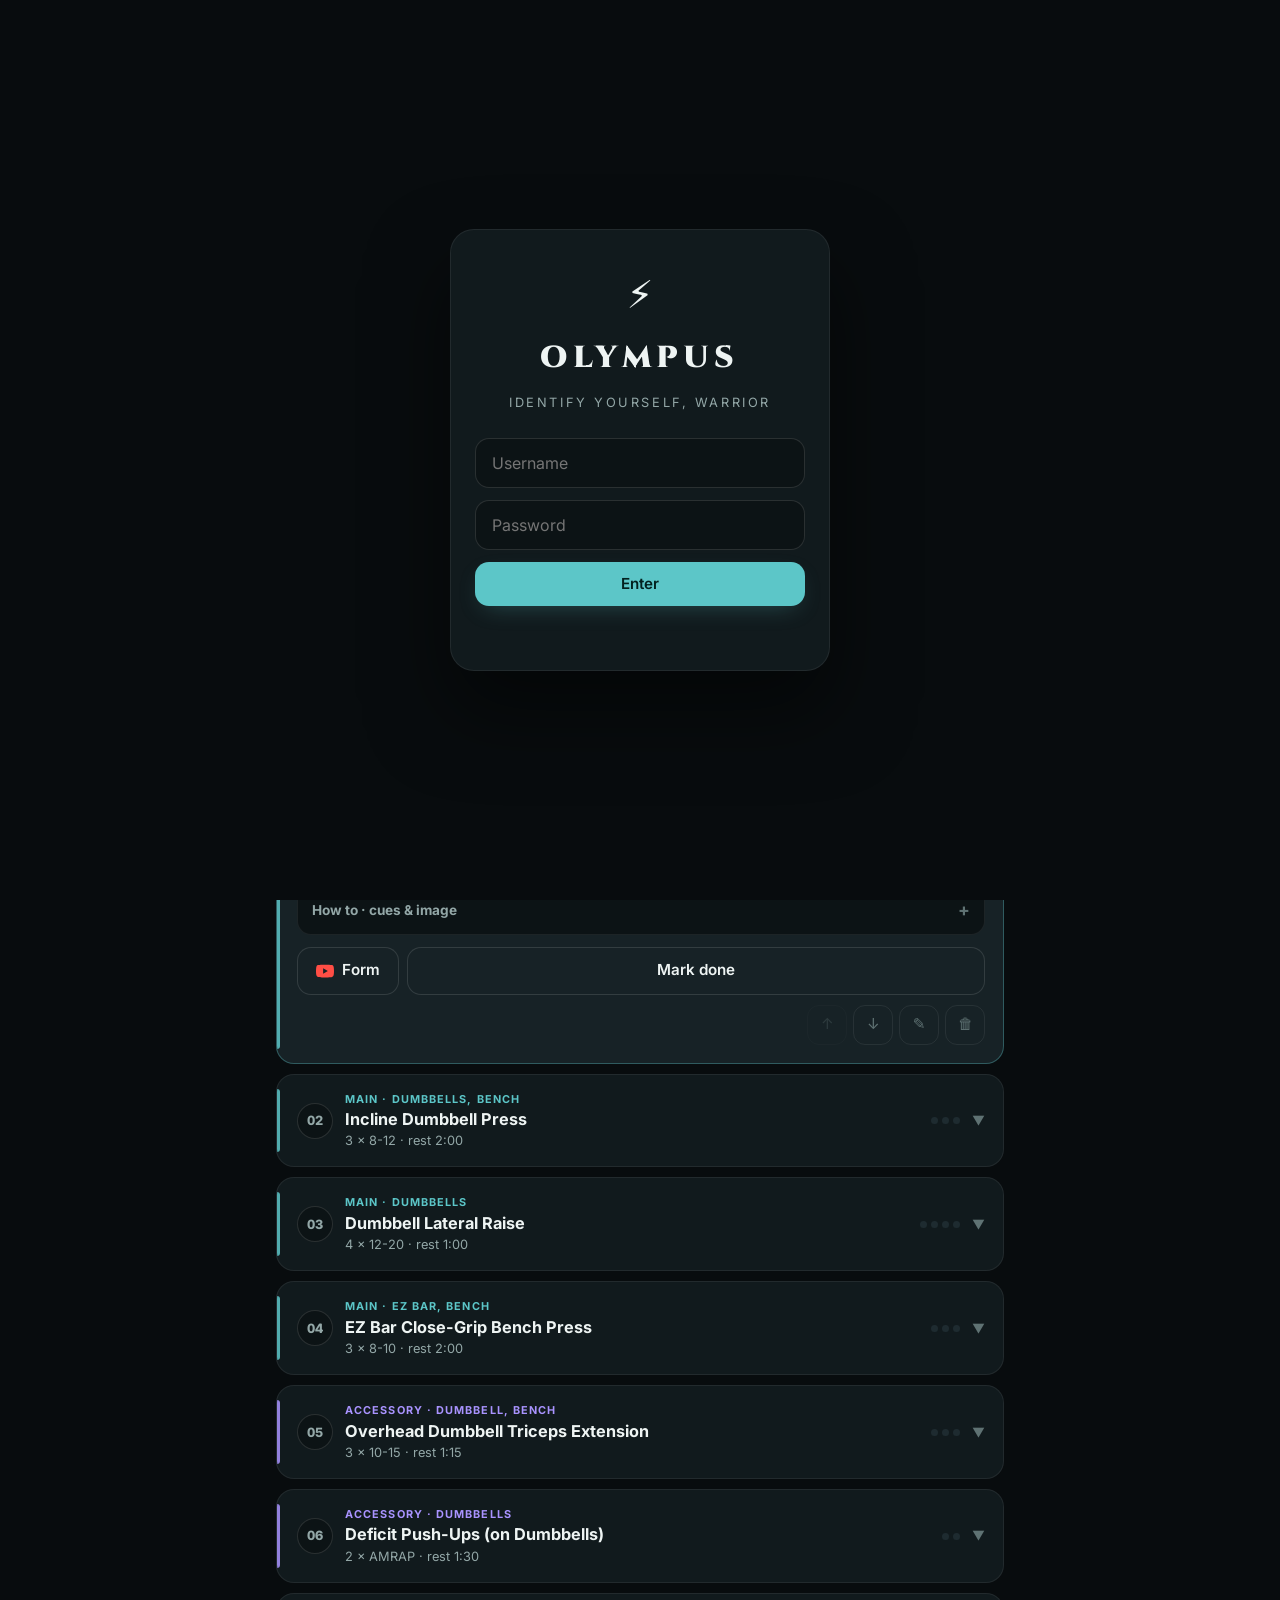
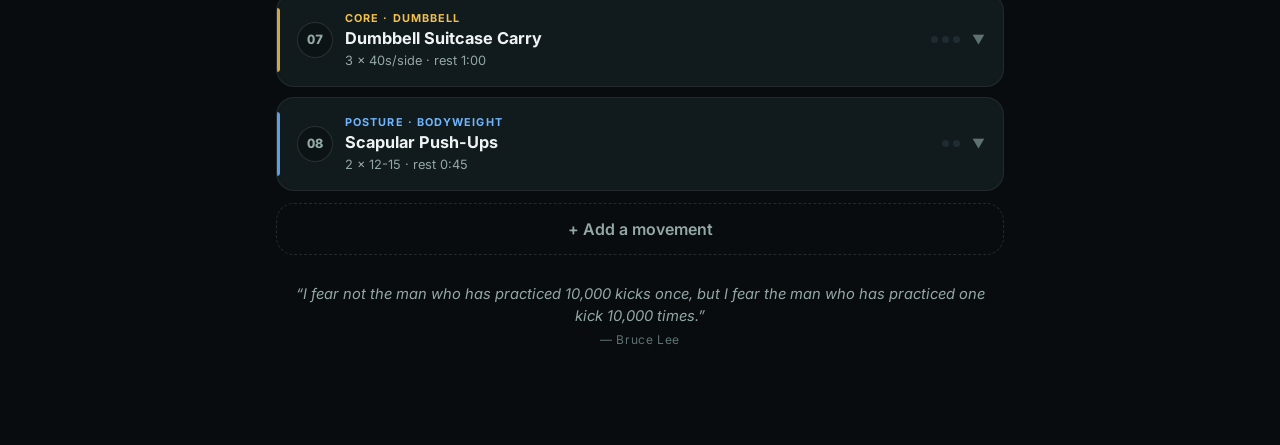
==== commit 1d079356: "feat: mobile-first UI rebuild, private sync codes, safer import, image fixes UI - New layout: compac" ====
--- a/index.html
+++ b/index.html
@@ -4,147 +4,78 @@
 <meta charset="UTF-8">
 <meta name="viewport" content="width=device-width, initial-scale=1.0, viewport-fit=cover">
 <meta name="apple-mobile-web-app-capable" content="yes">
+<meta name="mobile-web-app-capable" content="yes">
 <meta name="apple-mobile-web-app-status-bar-style" content="black-translucent">
 <link rel="apple-touch-icon" href="icons/icon-192.png">
-<meta name="theme-color" content="#5CC6C8">
+<meta name="theme-color" content="#080c0e">
 <title>OLYMPUS // Daily Ritual</title>
 <meta name="description" content="Workout tracker — PPL programs, set logging, progressive overload and rest timer.">
 <link rel="manifest" href="manifest.json">
-<link href="https://fonts.googleapis.com/css2?family=Cinzel:wght@600;800;900&family=Cinzel+Decorative:wght@900&family=Cormorant+Garamond:ital,wght@0,400;0,600;1,400&family=Inter:wght@400;500;700&family=Tajawal:wght@500;700&display=swap" rel="stylesheet">
-<link rel="stylesheet" href="styles.css?v=17">
+<link rel="preconnect" href="https://fonts.googleapis.com">
+<link rel="preconnect" href="https://fonts.gstatic.com" crossorigin>
+<link href="https://fonts.googleapis.com/css2?family=Cinzel:wght@700;900&family=Inter:wght@400;500;600;700;800&family=Tajawal:wght@500;700;800&display=swap" rel="stylesheet">
+<link rel="stylesheet" href="styles.css?v=18">
 </head>
 <body>
 
 <!-- AUTH GATE -->
-<div id="auth-gate" style="position:fixed;inset:0;z-index:99999;background:#020604;display:flex;align-items:center;justify-content:center;transition:opacity 0.6s,transform 0.6s;">
-  <div class="auth-box" style="text-align:center;padding:60px 50px;background:rgba(5,15,10,0.6);border:1px solid rgba(92,198,200,0.15);border-radius:20px;backdrop-filter:blur(40px);box-shadow:0 50px 100px rgba(0,0,0,0.8);max-width:420px;width:90%;">
-    <div class="auth-icon" style="font-size:3rem;margin-bottom:15px;">⚡</div>
-    <div class="auth-title" style="font-family:'Cinzel Decorative',serif;font-size:2.5rem;font-weight:900;color:#fff;letter-spacing:0.2em;margin-bottom:8px;text-shadow:0 0 30px rgba(92,198,200,0.3);">OLYMPUS</div>
-    <div class="auth-sub" style="font-family:'Cinzel',serif;font-size:0.8rem;letter-spacing:0.3em;text-transform:uppercase;color:rgba(92,198,200,0.6);margin-bottom:40px;">Identify yourself, warrior</div>
-    <form id="auth-form" autocomplete="on" style="display:flex;flex-direction:column;gap:16px;">
-      <input type="text" id="auth-user" name="username" placeholder="Username" autocomplete="username" required style="font-family:'Cinzel',serif;font-size:1rem;padding:16px 22px;background:rgba(0,0,0,0.5);border:1px solid rgba(255,255,255,0.1);border-radius:10px;color:#fff;outline:none;">
-      <input type="password" id="auth-pass" name="password" placeholder="Password" autocomplete="current-password" required style="font-family:'Cinzel',serif;font-size:1rem;padding:16px 22px;background:rgba(0,0,0,0.5);border:1px solid rgba(255,255,255,0.1);border-radius:10px;color:#fff;outline:none;">
-      <button type="submit" id="auth-btn" style="font-family:'Cinzel',serif;font-size:0.9rem;font-weight:700;letter-spacing:0.25em;text-transform:uppercase;padding:18px;background:linear-gradient(135deg,rgba(92,198,200,0.9),rgba(58,142,144,0.9));border:none;border-radius:10px;color:#020604;cursor:pointer;box-shadow:0 10px 30px rgba(92,198,200,0.3);margin-top:10px;">Enter the Arena</button>
-      <div id="auth-error" style="font-family:'Cinzel',serif;font-size:0.8rem;color:#ff6b6b;letter-spacing:0.15em;min-height:1.2em;"></div>
-    </form>
-  </div>
-</div>
-
-<!-- ENVIRONMENT -->
-<div class="god-rays"></div>
-<canvas id="cv"></canvas>
-<div id="prog-glow"></div>
-
-<div class="toast" id="toast"></div>
+<div id="auth-gate">
+  <form id="auth-form" class="auth-box" autocomplete="on">
+    <div class="auth-icon">⚡</div>
+    <div class="auth-title">OLYMPUS</div>
+    <div class="auth-sub">Identify yourself, warrior</div>
+    <input type="text" id="auth-user" name="username" placeholder="Username" autocomplete="username" autocapitalize="none" required>
+    <input type="password" id="auth-pass" name="password" placeholder="Password" autocomplete="current-password" required>
+    <button type="submit" id="auth-btn" class="btn btn-primary btn-block">Enter</button>
+    <div id="auth-error" role="alert"></div>
+  </form>
+</div>
+
+<canvas id="cv" aria-hidden="true"></canvas>
+<div class="toast" id="toast" role="status" aria-live="polite"></div>
 <div class="lightbox" id="lb"><img id="lb-img" src="" alt=""></div>
 
-<!-- CALENDAR MODAL -->
-<div class="modal-bg" id="cal-modal">
-  <div class="modal" onclick="event.stopPropagation()">
-    <div class="modal-title"><span id="cal-title">Chronicles &amp; Reflections</span><button class="modal-close" id="cal-close" aria-label="Close">×</button></div>
-    <div class="rank-badge">
-      <div class="rank-title" id="rank-title">Spartan Recruit</div>
-      <div class="rank-sub">Current Status of the Vessel</div>
-    </div>
-    <div class="cal-nav">
-      <button class="cal-nav-btn" id="cal-prev">← Prev</button>
-      <span class="cal-month" id="cal-label"></span>
-      <button class="cal-nav-btn" id="cal-next">Next →</button>
-    </div>
-    <div class="cal-grid">
-      <div class="cal-dow">S</div><div class="cal-dow">M</div><div class="cal-dow">T</div>
-      <div class="cal-dow">W</div><div class="cal-dow">T</div><div class="cal-dow">F</div><div class="cal-dow">S</div>
-    </div>
-    <div class="cal-grid" id="cal-days"></div>
-    <div id="cal-detail" class="cal-detail"></div>
-    <div class="stats-row">
-      <div class="stat-item"><div class="stat-val" id="st-total">0</div><div class="stat-lbl">Total Triumphs</div></div>
-      <div class="stat-item"><div class="stat-val" id="st-streak">0</div><div class="stat-lbl">Training Streak</div></div>
-      <div class="stat-item"><div class="stat-val" id="st-month">0</div><div class="stat-lbl">This Month</div></div>
-    </div>
-    <div id="records" class="records">
-      <div class="rec-title">Personal Records</div>
-      <div id="rec-list"></div>
-    </div>
-    <div class="sys-actions">
-      <button class="sys-btn" id="btn-export">⭳ Export Scrolls</button>
-      <button class="sys-btn" id="btn-import-trigger">⭱ Import Scrolls</button>
-      <input type="file" id="file-import" style="display:none;" accept=".json">
-    </div>
-  </div>
-</div>
-
-<!-- EDITOR MODAL -->
-<div class="modal-bg" id="ed-modal">
-  <div class="modal" onclick="event.stopPropagation()">
-    <div class="modal-title"><span id="ed-title">Add Movement</span><button class="modal-close" id="ed-close" aria-label="Close">×</button></div>
-    <input type="hidden" id="ed-id">
-    <label class="field-label">Movement Nomenclature</label>
-    <input type="text" id="ed-name" class="field-input" placeholder="e.g. Atlas Stone Lift">
-    <div class="field-row">
-      <div><label class="field-label">Sets</label><input type="text" id="ed-sets" class="field-input" placeholder="3"></div>
-      <div><label class="field-label">Reps</label><input type="text" id="ed-reps" class="field-input" placeholder="8-12"></div>
-    </div>
-    <div class="field-row">
-      <div><label class="field-label">Classification</label>
-        <select id="ed-type" class="field-sel">
-          <option value="warmup">Warm-up</option>
-          <option value="main">Main Lift</option>
-          <option value="bonus">Accessory</option>
-          <option value="abs">Core</option>
-          <option value="posture">Posture / Alignment</option>
-        </select>
-      </div>
-      <div><label class="field-label">Relics (Equipment)</label><input type="text" id="ed-equip" class="field-input" placeholder="Barbell, Bench"></div>
-    </div>
-    <label class="field-label">Rest between sets (seconds)</label>
-    <input type="number" id="ed-rest" class="field-input" placeholder="90" min="0" max="600" step="15" inputmode="numeric">
-    <label class="field-label">Divine Directives (One step per line)</label>
-    <textarea id="ed-desc" class="field-input" placeholder="Step 1...&#10;Step 2..."></textarea>
-    <button class="save-btn" id="btn-save-ex">Inscribe Movement</button>
-  </div>
-</div>
-
-<header>
-  <div class="logo">
-    <span class="logo-icon">⚡</span> <span id="logo-text">OLYMPUS</span>
-    <button id="btn-profiles" class="filter-btn">Profiles ▾</button>
-  </div>
-  <div style="display:flex;align-items:center;flex-wrap:wrap;">
-    <div class="heatmap" id="heatmap" title="Last 7 Days Activity"></div>
-    <div class="header-right">
-      <div class="session-label" id="cur-date"></div>
-      <div id="session-clock">READY</div>
-    </div>
+<!-- TOP BAR -->
+<header class="topbar">
+  <button id="btn-profiles" class="brand" aria-label="Switch program">
+    <span class="brand-icon" id="brand-icon">⚡</span>
+    <span class="brand-text">
+      <span class="brand-name" id="logo-text">OLYMPUS</span>
+      <span class="brand-sub"><span id="brand-sub">Olympus PPL</span> <span class="caret">▾</span></span>
+    </span>
+  </button>
+  <div class="topbar-right">
+    <div id="session-clock" class="clock-pill">READY</div>
+    <button id="btn-settings" class="icon-btn" aria-label="Settings">
+      <svg viewBox="0 0 24 24" aria-hidden="true"><path d="M12 15.5a3.5 3.5 0 1 1 0-7 3.5 3.5 0 0 1 0 7Zm7.43-2.53a7.8 7.8 0 0 0 0-1.94l2.11-1.65a.5.5 0 0 0 .12-.64l-2-3.46a.5.5 0 0 0-.61-.22l-2.49 1a7.3 7.3 0 0 0-1.68-.98l-.38-2.65A.49.49 0 0 0 14 2h-4a.49.49 0 0 0-.49.42l-.38 2.65c-.61.25-1.17.58-1.68.98l-2.49-1a.5.5 0 0 0-.61.22l-2 3.46a.49.49 0 0 0 .12.64l2.11 1.65a7.9 7.9 0 0 0 0 1.94l-2.11 1.65a.5.5 0 0 0-.12.64l2 3.46c.12.22.39.3.61.22l2.49-1c.51.4 1.07.73 1.68.98l.38 2.65c.03.24.24.42.49.42h4c.25 0 .46-.18.49-.42l.38-2.65c.61-.25 1.17-.58 1.68-.98l2.49 1c.22.08.49 0 .61-.22l2-3.46a.5.5 0 0 0-.12-.64l-2.11-1.65Z"/></svg>
+    </button>
   </div>
 </header>
 
-<div class="wrap">
-  <div class="oracle-quote reveal" id="oracle-quote" title="Seek another truth"></div>
-  <div class="day-nav" id="day-nav"></div>
-
-
-  <!-- Ambient Orbs -->
-  <div class="orb orb-1"></div>
-  <div class="orb orb-2"></div>
-  <div class="orb orb-3"></div>
-
-  <div class="sec-head">
-    <div class="sec-left">
-      <div class="sec-title-row">
-        <span class="day-title" id="day-title">—</span>
-        <span class="focus-badge" id="day-focus">—</span>
-      </div>
-      <div class="day-meta" id="day-meta"></div>
-    </div>
-    <div class="sec-right">
-      <button id="btn-arena" class="filter-btn hist-btn">⚔️ The Arena</button>
-      <button id="btn-chronicles" class="filter-btn hist-btn">🏛️ Chronicles</button>
-      <span id="filters" class="filters"></span>
-    </div>
-  </div>
-
-  <div class="ex-grid" id="ex-grid"></div>
+<!-- WEEK STRIP -->
+<nav class="week" id="day-nav" aria-label="Days of the week"></nav>
+
+<main class="wrap">
+  <section class="hero" id="hero">
+    <div class="hero-row">
+      <div class="hero-text">
+        <div class="hero-date" id="cur-date"></div>
+        <h1 class="day-title" id="day-title">—</h1>
+        <div class="focus-badge" id="day-focus">—</div>
+      </div>
+      <div class="ring" id="prog-ring" aria-hidden="true">
+        <svg viewBox="0 0 64 64"><circle class="ring-bg" cx="32" cy="32" r="28"/><circle class="ring-fg" id="ring-fg" cx="32" cy="32" r="28"/></svg>
+        <div class="ring-txt" id="ring-txt">0%</div>
+      </div>
+    </div>
+    <div class="day-meta" id="day-meta"></div>
+    <div class="preview-note" id="preview-note" hidden></div>
+    <div class="hero-actions" id="hero-actions">
+      <button id="btn-arena" class="btn btn-primary">▶ Start focus mode</button>
+    </div>
+  </section>
+
+  <div class="ex-list" id="ex-grid"></div>
 
   <div id="rest-msg" class="rest-day" style="display:none;">
     <div class="rest-icon">🧘</div>
@@ -153,19 +84,8 @@
   </div>
 
   <div id="add-container"></div>
-  <div class="ornament reveal">✦ ◆ ✦ ◆ ✦</div>
-</div>
-
-<!-- PROFILE MODAL -->
-<div class="modal-bg" id="profile-modal">
-  <div class="modal" onclick="event.stopPropagation()">
-    <div class="modal-title">
-      <span id="profile-title">Select Routine</span>
-      <button class="modal-close" id="profile-close" aria-label="Close">×</button>
-    </div>
-    <div id="profile-list" style="display:flex; flex-direction:column; gap:15px; margin-top:20px;"></div>
-  </div>
-</div>
+  <div class="oracle-quote" id="oracle-quote" title="Another quote"></div>
+</main>
 
 <!-- REST TIMER -->
 <div class="rest-timer" id="rest-timer" role="timer" aria-live="polite">
@@ -183,8 +103,125 @@
   </div>
 </div>
 
+<!-- BOTTOM TAB BAR -->
+<nav class="tabbar" aria-label="Main">
+  <button class="tab active" id="tab-today" data-tab="today"><span class="tab-ic">◉</span><span class="tab-lbl">Today</span></button>
+  <button class="tab" id="tab-focus" data-tab="focus"><span class="tab-ic">⚔</span><span class="tab-lbl">Focus</span></button>
+  <button class="tab" id="tab-history" data-tab="history"><span class="tab-ic">▦</span><span class="tab-lbl">History</span></button>
+  <button class="tab" id="tab-program" data-tab="program"><span class="tab-ic">☰</span><span class="tab-lbl">Program</span></button>
+</nav>
+
+<!-- HISTORY SHEET -->
+<div class="modal-bg" id="cal-modal">
+  <div class="modal" role="dialog" aria-modal="true" aria-labelledby="cal-title">
+    <div class="sheet-grip"></div>
+    <div class="modal-title"><span id="cal-title">History</span><button class="modal-close" id="cal-close" aria-label="Close">×</button></div>
+    <div class="rank-badge">
+      <div class="rank-title" id="rank-title">Spartan Recruit</div>
+      <div class="rank-sub">Current rank</div>
+    </div>
+    <div class="stats-row">
+      <div class="stat-item"><div class="stat-val" id="st-total">0</div><div class="stat-lbl">Workouts</div></div>
+      <div class="stat-item"><div class="stat-val" id="st-streak">0</div><div class="stat-lbl">Streak</div></div>
+      <div class="stat-item"><div class="stat-val" id="st-month">0</div><div class="stat-lbl">This month</div></div>
+    </div>
+    <div class="cal-nav">
+      <button class="cal-nav-btn" id="cal-prev" aria-label="Previous month">‹</button>
+      <span class="cal-month" id="cal-label"></span>
+      <button class="cal-nav-btn" id="cal-next" aria-label="Next month">›</button>
+    </div>
+    <div class="cal-grid cal-head" id="cal-head"></div>
+    <div class="cal-grid" id="cal-days"></div>
+    <div id="cal-detail" class="cal-detail"></div>
+    <div id="records" class="records">
+      <div class="rec-title">Personal records</div>
+      <div id="rec-list"></div>
+    </div>
+  </div>
+</div>
+
+<!-- EDITOR SHEET -->
+<div class="modal-bg" id="ed-modal">
+  <div class="modal" role="dialog" aria-modal="true" aria-labelledby="ed-title">
+    <div class="sheet-grip"></div>
+    <div class="modal-title"><span id="ed-title">Add movement</span><button class="modal-close" id="ed-close" aria-label="Close">×</button></div>
+    <input type="hidden" id="ed-id">
+    <label class="field-label" for="ed-name">Name</label>
+    <input type="text" id="ed-name" class="field-input" placeholder="e.g. Atlas Stone Lift">
+    <div class="field-row">
+      <div><label class="field-label" for="ed-sets">Sets</label><input type="text" id="ed-sets" class="field-input" placeholder="3" inputmode="numeric"></div>
+      <div><label class="field-label" for="ed-reps">Reps</label><input type="text" id="ed-reps" class="field-input" placeholder="8-12"></div>
+      <div><label class="field-label" for="ed-rest">Rest (s)</label><input type="number" id="ed-rest" class="field-input" placeholder="90" min="0" max="600" step="15" inputmode="numeric"></div>
+    </div>
+    <div class="field-row">
+      <div><label class="field-label" for="ed-type">Type</label>
+        <select id="ed-type" class="field-input">
+          <option value="warmup">Warm-up</option>
+          <option value="main">Main lift</option>
+          <option value="bonus">Accessory</option>
+          <option value="abs">Core</option>
+          <option value="posture">Posture</option>
+        </select>
+      </div>
+      <div><label class="field-label" for="ed-equip">Equipment</label><input type="text" id="ed-equip" class="field-input" placeholder="Barbell, Bench"></div>
+    </div>
+    <label class="field-label" for="ed-desc">Cues (one per line)</label>
+    <textarea id="ed-desc" class="field-input" rows="4" placeholder="Step 1...&#10;Step 2..."></textarea>
+    <button class="btn btn-primary btn-block" id="btn-save-ex">Save movement</button>
+  </div>
+</div>
+
+<!-- PROGRAM SHEET -->
+<div class="modal-bg" id="profile-modal">
+  <div class="modal" role="dialog" aria-modal="true" aria-labelledby="profile-title">
+    <div class="sheet-grip"></div>
+    <div class="modal-title"><span id="profile-title">Select program</span><button class="modal-close" id="profile-close" aria-label="Close">×</button></div>
+    <div id="profile-list" class="profile-list"></div>
+  </div>
+</div>
+
+<!-- SETTINGS SHEET -->
+<div class="modal-bg" id="set-modal">
+  <div class="modal" role="dialog" aria-modal="true" aria-labelledby="set-title">
+    <div class="sheet-grip"></div>
+    <div class="modal-title"><span id="set-title">Settings</span><button class="modal-close" id="set-close" aria-label="Close">×</button></div>
+
+    <section class="set-group">
+      <h3>Device sync</h3>
+      <p class="set-help" id="sync-status"></p>
+      <label class="field-label" for="sync-code">Private sync code</label>
+      <div class="inline-field">
+        <input type="text" id="sync-code" class="field-input" autocomplete="off" autocapitalize="none" spellcheck="false" placeholder="Not set">
+        <button class="btn" id="btn-sync-gen">New</button>
+      </div>
+      <p class="set-help">Use the same code on every device you train on. Anyone with the code can see your logs, so keep it private.</p>
+      <button class="btn btn-primary btn-block" id="btn-sync-save">Save &amp; sync now</button>
+    </section>
+
+    <section class="set-group">
+      <h3>Preferences</h3>
+      <label class="switch-row"><span>Sound effects</span><input type="checkbox" id="opt-sound" class="switch"></label>
+      <label class="switch-row"><span>Vibrate when rest ends</span><input type="checkbox" id="opt-vibe" class="switch"></label>
+    </section>
+
+    <section class="set-group">
+      <h3>Backup</h3>
+      <div class="btn-row">
+        <button class="btn" id="btn-export">⭳ Export</button>
+        <button class="btn" id="btn-import-trigger">⭱ Import</button>
+      </div>
+      <input type="file" id="file-import" hidden accept=".json,application/json">
+    </section>
+
+    <section class="set-group">
+      <button class="btn btn-ghost btn-block" id="btn-lock">Lock this device</button>
+    </section>
+  </div>
+</div>
+
 <script>
 (function(){
+  // Client-side gate only: it keeps casual eyes off the screen, it is not real security.
   const HASH = 'ba54b404d280696e8037e080ac9e196a6536082658d2a3349e3f1be0f5567550';
   const AUTH_KEY = 'oly_auth';
   const gate = document.getElementById('auth-gate');
@@ -196,11 +233,11 @@
 
   function unlock() {
     gate.classList.add('auth-hidden');
-    setTimeout(() => gate.style.display = 'none', 600);
+    setTimeout(() => gate.style.display = 'none', 400);
   }
 
   if (localStorage.getItem(AUTH_KEY) === HASH) {
-    unlock();
+    gate.style.display = 'none';
   }
 
   document.getElementById('auth-form').addEventListener('submit', async function(e) {
@@ -214,25 +251,25 @@
     } else {
       const err = document.getElementById('auth-error');
       err.textContent = 'Access denied.';
-      gate.querySelector('.auth-box')?.classList.add('shake');
+      gate.querySelector('.auth-box').classList.remove('shake');
+      void gate.offsetWidth;
+      gate.querySelector('.auth-box').classList.add('shake');
       setTimeout(() => err.textContent = '', 2000);
     }
   });
 })();
 </script>
-<script src="programs.js?v=17"></script>
-<script src="core_profile.js?v=17"></script>
-<script src="core.js?v=17"></script>
-<script src="tracker.js?v=17"></script>
-<script src="app.js?v=17"></script>
+<script src="programs.js?v=18"></script>
+<script src="core_profile.js?v=18"></script>
+<script src="core.js?v=18"></script>
+<script src="tracker.js?v=18"></script>
+<script src="app.js?v=18"></script>
 <script>
   if ('serviceWorker' in navigator) {
     window.addEventListener('load', () => {
-      navigator.serviceWorker.register('sw.js').then(reg => {
-        console.log('SW registered!', reg);
-      }).catch(err => console.log('SW registration failed: ', err));
+      navigator.serviceWorker.register('sw.js').catch(err => console.log('SW registration failed: ', err));
     });
   }
 </script>
 </body>
-</html>+</html>
--- a/styles.css
+++ b/styles.css
@@ -1,644 +1,526 @@
 /* ═══════════════════════════════════════════
-   AUTH GATE
-═══════════════════════════════════════════ */
-#auth-gate { position: fixed; inset: 0; z-index: 99999; background: #020604; display: flex; align-items: center; justify-content: center; transition: opacity 0.6s, transform 0.6s; }
-#auth-gate.auth-hidden { opacity: 0; transform: scale(1.05); pointer-events: none; }
-.auth-box { text-align: center; padding: 60px 50px; background: rgba(5,15,10,0.6); border: 1px solid rgba(92,198,200,0.15); border-radius: 20px; backdrop-filter: blur(40px); box-shadow: 0 50px 100px rgba(0,0,0,0.8); max-width: 420px; width: 90%; }
-.auth-icon { font-size: 3rem; margin-bottom: 15px; filter: drop-shadow(0 0 20px rgba(92,198,200,0.5)); }
-.auth-title { font-family: 'Cinzel Decorative', serif; font-size: 2.5rem; font-weight: 900; color: #fff; letter-spacing: 0.2em; margin-bottom: 8px; text-shadow: 0 0 30px rgba(92,198,200,0.3); }
-.auth-sub { font-family: 'Cinzel', serif; font-size: 0.8rem; letter-spacing: 0.3em; text-transform: uppercase; color: rgba(92,198,200,0.6); margin-bottom: 40px; }
-#auth-form { display: flex; flex-direction: column; gap: 16px; }
-#auth-form input { font-family: 'Cinzel', serif; font-size: 1rem; padding: 16px 22px; background: rgba(0,0,0,0.5); border: 1px solid rgba(255,255,255,0.1); border-radius: 10px; color: #fff; letter-spacing: 0.1em; outline: none; transition: border-color 0.3s, box-shadow 0.3s; }
-#auth-form input:focus { border-color: rgba(92,198,200,0.5); box-shadow: 0 0 20px rgba(92,198,200,0.1); }
-#auth-form input::placeholder { color: rgba(255,255,255,0.25); letter-spacing: 0.15em; text-transform: uppercase; font-size: 0.75rem; }
-#auth-btn { font-family: 'Cinzel', serif; font-size: 0.9rem; font-weight: 700; letter-spacing: 0.25em; text-transform: uppercase; padding: 18px; background: linear-gradient(135deg, rgba(92,198,200,0.9), rgba(58,142,144,0.9)); border: none; border-radius: 10px; color: #020604; cursor: pointer; transition: all 0.4s; box-shadow: 0 10px 30px rgba(92,198,200,0.3); margin-top: 10px; }
-#auth-btn:hover { transform: translateY(-2px); box-shadow: 0 15px 40px rgba(92,198,200,0.5); background: linear-gradient(135deg, #fff, rgba(92,198,200,0.9)); }
-#auth-error { font-family: 'Cinzel', serif; font-size: 0.8rem; color: #ff6b6b; letter-spacing: 0.15em; min-height: 1.2em; }
-
-/* ═══════════════════════════════════════════
-   OLYMPUS DESIGN SYSTEM — TEAL EDITION
+   OLYMPUS — MOBILE-FIRST DESIGN SYSTEM
 ═══════════════════════════════════════════ */
 :root {
-  --obsidian:   #020604;
-  --pond:       #06120c;
-  --deep:       #0a1a15;
-  --laurel:     #0f2e22;
-  --sage:       #7fa99b;
-  --olive:      #99bfaf;
-  --mint:       #c0ddd0;
-  --ivory:      #f0f4f2;
-  --white:      #ffffff;
-  --accent:     #5cc6c8;
-  --accent-dim: #3a8e90;
-  --accent-glow: rgba(92, 198, 200, 0.3);
-  --danger:     #c44e4e;
-  --card-bg:    rgba(6, 18, 12, 0.72);
-  --glass-brd:  rgba(92, 198, 200, 0.12);
-  --glass-hl:   rgba(255, 255, 255, 0.04);
+  --bg:          #080c0e;
+  --bg-2:        #0c1315;
+  --surface:     #111a1d;
+  --surface-2:   #172226;
+  --surface-3:   #1e2b30;
+  --line:        rgba(255, 255, 255, 0.07);
+  --line-2:      rgba(255, 255, 255, 0.12);
+  --text:        #eef4f3;
+  --muted:       #93a7a7;
+  --faint:       #5f7273;
+  --accent:      #5cc6c8;
+  --accent-2:    #3fa3a6;
+  --accent-ink:  #03211f;
+  --accent-soft: rgba(92, 198, 200, 0.13);
+  --accent-glow: rgba(92, 198, 200, 0.35);
+  --ok:          #6fdc9b;
+  --warn:        #f2c14e;
+  --danger:      #ef6b6b;
+  --t-main:      var(--accent);
+  --t-bonus:     #a993ff;
+  --t-abs:       #f2c14e;
+  --t-posture:   #6fb6ff;
+  --t-warmup:    #9db0b0;
+  --radius:      18px;
+  --radius-sm:   12px;
+  --top-h:       60px;
+  --tab-h:       64px;
+  --safe-b:      env(safe-area-inset-bottom, 0px);
+  --safe-t:      env(safe-area-inset-top, 0px);
+  --font:        'Inter', system-ui, -apple-system, 'Segoe UI', Roboto, sans-serif;
+  --font-brand:  'Cinzel', 'Inter', serif;
+  color-scheme: dark;
 }
 body.profile-khadija {
-  --accent:     #ffa3b1; /* Vibrant girly pink */
-  --accent-dim: #f78da7; /* Rose pink */
-  --accent-glow: rgba(255, 163, 177, 0.4); 
-  --glass-brd:  rgba(255, 163, 177, 0.18); 
-  --sage:       #f5d6e2; /* Light gold-pink */
-  --olive:      #e9b7ce; /* Soft lilac */
-  --mint:       #c7a3cd;
-}
-body.profile-khadija .day-btn.active {
-  background: linear-gradient(135deg, #ffa3b1, #e9b7ce) !important;
-  color: #020604 !important;
-  box-shadow: 0 0 15px rgba(255, 163, 177, 0.5) !important;
-}
-body.profile-khadija .mark-btn {
-  background: linear-gradient(135deg, #ffa3b1, #e9b7ce) !important;
-  color: #020604 !important;
-  font-weight: 700 !important;
-}
-body.profile-khadija .mark-btn:hover {
-  background: #ffffff !important;
-  box-shadow: 0 0 20px rgba(255, 255, 255, 0.8) !important;
-}
-body.profile-khadija .ex-card.done {
-  border-color: rgba(255, 163, 177, 0.4) !important;
-}
-body.profile-khadija #prog-glow {
-  background: linear-gradient(90deg, #ffa3b1, #e9b7ce) !important;
-}
-body.profile-khadija .sec-head .focus-badge {
-  background: rgba(255, 163, 177, 0.15) !important;
-  border-color: var(--accent) !important;
-  color: var(--accent) !important;
-}
+  --bg:          #0e0a0d;
+  --bg-2:        #140e13;
+  --surface:     #1a1219;
+  --surface-2:   #221820;
+  --surface-3:   #2c1f29;
+  --muted:       #c3a8b6;
+  --faint:       #7e6674;
+  --accent:      #ff9fb2;
+  --accent-2:    #f07c97;
+  --accent-ink:  #2a0711;
+  --accent-soft: rgba(255, 159, 178, 0.14);
+  --accent-glow: rgba(255, 159, 178, 0.4);
+  --t-main:      #ff9fb2;
+  --font:        'Tajawal', 'Inter', system-ui, sans-serif;
+}
+
 *, *::before, *::after { margin: 0; padding: 0; box-sizing: border-box; }
-::selection { background: var(--accent); color: var(--obsidian); }
-header, .day-nav, .sec-head, .modal-title, .rank-badge, .stat-item, button, .toast { user-select: none; }
-html { scroll-behavior: smooth; font-size: 16px; }
-body { background: #020604; color: var(--ivory); font-family: 'Cormorant Garamond', serif; font-size: 1.2rem; line-height: 1.7; overflow-x: hidden; min-height: 100vh; position: relative; }
-
-/* PREMIUM ENVIRONMENT */
-body::before { content: ''; position: fixed; inset: 0; pointer-events: none; z-index: -5; background: radial-gradient(ellipse at 15% 25%, rgba(12, 64, 52, 0.4), transparent 55%), radial-gradient(ellipse at 85% 75%, rgba(8, 45, 35, 0.35), transparent 55%), radial-gradient(ellipse at 50% 50%, rgba(5, 25, 18, 0.6), transparent 80%); }
-body::after { content: ''; position: fixed; inset: 0; pointer-events: none; z-index: -3; opacity: 0.035; background-image: url('data:image/svg+xml,<svg xmlns="http://www.w3.org/2000/svg" width="200" height="200"><filter id="n"><feTurbulence type="fractalNoise" baseFrequency="0.9" numOctaves="4" stitchTiles="stitch"/></filter><rect width="200" height="200" filter="url(%23n)" opacity="1"/></svg>'); background-repeat: repeat; }
-.god-rays { position: fixed; top: 0; left: 0; width: 100vw; height: 100vh; pointer-events: none; z-index: -2; background: repeating-linear-gradient(105deg, transparent 0%, transparent 5%, rgba(92, 198, 200, 0.012) 5%, rgba(92, 198, 200, 0.012) 10%); mask-image: radial-gradient(ellipse at top, black 0%, transparent 70%); -webkit-mask-image: radial-gradient(ellipse at top, black 0%, transparent 70%); animation: rays 25s linear infinite alternate; mix-blend-mode: screen; }
-@keyframes rays { 0% { opacity: 0.5; transform: translateX(-2%); } 100% { opacity: 1; transform: translateX(2%); } }
-
-/* ANIMATED AMBIENT ORBS */
-.orb { position: fixed; border-radius: 50%; pointer-events: none; filter: blur(100px); z-index: -4; opacity: 0; animation: orb-in 2s ease forwards; }
-.orb-1 { width: 500px; height: 500px; top: -10%; left: -5%; background: radial-gradient(circle, rgba(40, 160, 140, 0.18), transparent 70%); animation: orb-float-1 20s ease-in-out infinite alternate, orb-in 2s ease forwards; }
-.orb-2 { width: 400px; height: 400px; bottom: 10%; right: -8%; background: radial-gradient(circle, rgba(92, 198, 200, 0.12), transparent 70%); animation: orb-float-2 25s ease-in-out infinite alternate, orb-in 2s ease 0.5s forwards; }
-.orb-3 { width: 350px; height: 350px; top: 40%; left: 50%; background: radial-gradient(circle, rgba(58, 142, 144, 0.08), transparent 70%); animation: orb-float-3 18s ease-in-out infinite alternate, orb-in 2s ease 1s forwards; }
-@keyframes orb-in { to { opacity: 1; } }
-@keyframes orb-float-1 { 0% { transform: translate(0, 0) scale(1); } 100% { transform: translate(80px, 60px) scale(1.15); } }
-@keyframes orb-float-2 { 0% { transform: translate(0, 0) scale(1); } 100% { transform: translate(-60px, -40px) scale(1.1); } }
-@keyframes orb-float-3 { 0% { transform: translate(0, 0) scale(0.9); } 100% { transform: translate(40px, -50px) scale(1.1); } }
-
-/* CORE LAYOUT */
-canvas { position: fixed; inset: 0; pointer-events: none; z-index: -1; }
-#prog-glow { position: fixed; top: 0; left: 0; height: 3px; z-index: 100; background: linear-gradient(90deg, var(--laurel), var(--accent), #fff); width: 0%; transition: width 0.6s cubic-bezier(0.25, 1, 0.5, 1); box-shadow: 0 0 20px 2px var(--accent-glow); }
-#prog-glow::after { content:''; position:absolute; right:0; top:-3px; width:10px; height:9px; background:#fff; border-radius:50%; box-shadow:0 0 15px 5px var(--accent); filter:blur(2px); }
-::-webkit-scrollbar { width: 8px; }
-::-webkit-scrollbar-track { background: var(--obsidian); }
-::-webkit-scrollbar-thumb { background: var(--laurel); border-radius: 10px; border: 1px solid var(--glass-brd); }
-::-webkit-scrollbar-thumb:hover { background: var(--accent-dim); }
-.toast { position: fixed; bottom: 40px; left: 50%; transform: translate(-50%, 40px) scale(0.9); background: rgba(8,26,18,0.9); border: 1px solid var(--accent-dim); color: var(--accent); padding: 16px 40px; font-family: 'Cinzel', serif; font-size: 0.8rem; letter-spacing: 0.25em; text-transform: uppercase; border-radius: 50px; z-index: 10001; opacity: 0; transition: all 0.5s cubic-bezier(0.175, 0.885, 0.32, 1.275); pointer-events: none; backdrop-filter: blur(15px); box-shadow: 0 15px 40px rgba(0,0,0,0.8), inset 0 1px 0 var(--glass-hl); }
-.toast.show { opacity: 1; transform: translate(-50%, 0) scale(1); }
-
-/* HEADER */
-header { position: sticky; top: 0; z-index: 50; padding: 20px 5%; background: linear-gradient(to bottom, rgba(2,6,4,0.97) 20%, rgba(2,6,4,0)); backdrop-filter: blur(10px); display: flex; align-items: center; justify-content: space-between; border-bottom: 1px solid rgba(92,198,200,0.06); }
-.logo { font-family: 'Cinzel Decorative', serif; font-weight: 900; font-size: 1.8rem; color: var(--white); letter-spacing: 0.2em; display: flex; align-items: center; gap: 10px; text-shadow: 0 0 25px rgba(92,198,200,0.2); }
-.logo-icon { font-size: 1.4rem; color: var(--accent); filter: drop-shadow(0 0 10px var(--accent-glow)); }
-.header-right { text-align: right; display: flex; flex-direction: column; align-items: flex-end; }
-.session-label { font-family: 'Cinzel', serif; font-size: 0.7rem; font-weight: 600; letter-spacing: 0.35em; text-transform: uppercase; color: var(--sage); }
-#session-clock { font-family: 'Cinzel', serif; font-size: 1rem; color: var(--accent); margin-top: 5px; letter-spacing: 0.25em; font-weight: 700; text-shadow: 0 0 15px var(--accent-glow); }
-.heatmap { display: flex; gap: 8px; align-items: center; margin-right: 30px; }
-.h-dot { width: 12px; height: 12px; border-radius: 50%; background: rgba(92,198,200,0.06); border: 1px solid rgba(92,198,200,0.18); transition: all 0.5s ease; }
-.h-dot.lit { background: var(--accent); border-color: var(--white); box-shadow: 0 0 12px var(--accent); }
-
-/* MAIN & QUOTE */
-.wrap { max-width: 2200px; margin: 0 auto; padding: 0 4%; position: relative; z-index: 10; display: flex; flex-direction: column; min-height: 80vh; }
-.oracle-quote { text-align: center; margin: 50px auto 30px; font-style: italic; color: var(--ivory); font-size: 1.6rem; max-width: 900px; line-height: 1.5; text-shadow: 0 4px 20px rgba(0,0,0,0.8); cursor: pointer; transition: opacity 0.3s, transform 0.3s; }
-.oracle-quote:hover { transform: scale(1.02); text-shadow: 0 0 25px rgba(92,198,200,0.4); }
-.oracle-author { display: block; font-family: 'Cinzel', serif; font-size: 0.8rem; font-weight: 600; letter-spacing: 0.3em; text-transform: uppercase; margin-top: 15px; color: var(--accent); font-style: normal; }
-
-/* NAVIGATION */
-.day-nav { display: flex; justify-content: center; padding: 20px 0 30px; }
-.day-nav-desktop { display: flex; justify-content: center; gap: 15px; overflow-x: auto; scrollbar-width: none; }
-.day-nav-desktop::-webkit-scrollbar { display: none; }
-.day-nav-mobile { display: none; align-items: center; justify-content: space-between; width: 100%; max-width: 320px; margin: 0 auto; padding: 6px 12px; background: rgba(0,0,0,0.4); border: 1px solid var(--glass-brd); border-radius: 50px; box-shadow: 0 4px 20px rgba(0,0,0,0.3); }
-.nav-arrow-btn { background: none; border: none; color: var(--accent); font-size: 1.1rem; cursor: pointer; padding: 8px 16px; transition: transform 0.2s; }
-.nav-arrow-btn:active { transform: scale(0.85); }
-.nav-day-display { font-family: 'Cinzel', 'Tajawal', serif; font-weight: 700; font-size: 1.1rem; color: var(--white); letter-spacing: 0.05em; text-transform: uppercase; }
-.nav-day-display.today { color: var(--accent); text-shadow: 0 0 10px var(--accent-glow); }
-.day-btn { font-family: 'Cinzel', serif; font-size: 0.85rem; font-weight: 600; letter-spacing: 0.25em; text-transform: uppercase; padding: 14px 32px; border: 1px solid var(--glass-brd); background: rgba(0,0,0,0.6); color: var(--sage); cursor: pointer; transition: all 0.4s cubic-bezier(0.175, 0.885, 0.32, 1.275); border-radius: 6px; position: relative; overflow: hidden; }
-.day-btn::before { content: ''; position: absolute; top: 0; left: -100%; width: 100%; height: 100%; background: linear-gradient(90deg, transparent, rgba(92,198,200,0.08), transparent); transition: 0.5s; }
-.day-btn:hover::before { left: 100%; }
-.day-btn:hover { border-color: var(--accent-dim); color: var(--white); transform: translateY(-3px); box-shadow: 0 10px 20px rgba(0,0,0,0.5); }
-.day-btn.active { background: var(--laurel); border-color: var(--accent); color: var(--white); box-shadow: 0 0 25px rgba(92,198,200,0.15), inset 0 1px 0 var(--glass-hl); }
-.day-btn.today-mark::after { content: ' ✦'; color: var(--accent); animation: float-star 2s infinite alternate; }
-@keyframes float-star { from { opacity: 0.6; } to { opacity: 1; text-shadow: 0 0 10px var(--accent); } }
-
-/* SECTION HEADERS */
-.sec-head { display: flex; align-items: center; justify-content: space-between; padding: 0 0 25px; border-bottom: 1px solid var(--glass-brd); margin-bottom: 40px; flex-wrap: wrap; gap: 20px; }
-.day-title { font-family: 'Cinzel', serif; font-size: 2.8rem; font-weight: 700; color: var(--white); text-shadow: 0 4px 20px rgba(0,0,0,0.8); letter-spacing: 0.05em; }
-.focus-badge { font-family: 'Cinzel', serif; font-size: 0.8rem; font-weight: 700; letter-spacing: 0.3em; text-transform: uppercase; border: 1px solid var(--accent); color: var(--obsidian); padding: 8px 20px; border-radius: 30px; background: linear-gradient(135deg, var(--accent), var(--accent-dim)); box-shadow: 0 0 20px var(--accent-glow); }
-.sec-right { display: flex; align-items: center; gap: 12px; flex-wrap: wrap; }
-.filter-btn { font-family: 'Cinzel', serif; font-size: 0.75rem; font-weight: 600; letter-spacing: 0.2em; text-transform: uppercase; padding: 10px 22px; border: 1px solid var(--glass-brd); background: rgba(0,0,0,0.5); color: var(--sage); cursor: pointer; transition: all 0.3s; border-radius: 30px; }
-.filter-btn:hover { border-color: var(--accent-dim); color: var(--ivory); background: rgba(92,198,200,0.05); }
-.filter-btn.active { background: var(--laurel); border-color: var(--olive); color: var(--white); }
-.filter-btn.hist-btn { border-color: var(--accent); color: var(--accent); background: rgba(92,198,200,0.05); }
-.filter-btn.hist-btn:hover { background: var(--accent); color: var(--obsidian); box-shadow: 0 0 20px var(--accent-glow); }
-
-/* EXERCISE GRID & CARDS */
-.ex-grid { display: grid; grid-template-columns: repeat(3, 1fr); gap: 30px; margin-bottom: 50px; }
-.ex-card { background: var(--card-bg); border: 1px solid var(--glass-brd); border-radius: 12px; position: relative; display: flex; flex-direction: column; box-shadow: 0 15px 35px rgba(0,0,0,0.4), inset 0 1px 0 var(--glass-hl); transition: box-shadow 0.4s, border-color 0.4s, filter 0.4s, opacity 0.4s, transform 0.3s; contain: layout style; overflow: hidden; }
-.ex-card:hover { border-color: rgba(92,198,200,0.3); box-shadow: 0 25px 50px rgba(0,0,0,0.7); z-index: 2; transform: translateY(-5px); }
-.ex-card.done { opacity: 0.4; filter: grayscale(80%) brightness(0.7); box-shadow: none !important; transform: none; }
-.ex-card.done:hover { opacity: 0.5; }
-.card-content { padding: 30px; display: flex; flex-direction: column; flex: 1; }
-.card-ctrl { position: absolute; top: 18px; right: 18px; display: flex; gap: 8px; opacity: 0; transition: opacity 0.3s; z-index: 5; }
-.ex-card:hover .card-ctrl { opacity: 1; }
-.ctrl-btn { width: 34px; height: 34px; border-radius: 50%; display: flex; align-items: center; justify-content: center; background: rgba(0,0,0,0.7); border: 1px solid rgba(255,255,255,0.15); color: rgba(255,255,255,0.7); cursor: pointer; font-size: 1rem; transition: all 0.3s; }
-.ctrl-btn:hover { background: var(--laurel); color: var(--white); border-color: var(--accent); transform: scale(1.15); }
-.ctrl-btn.del:hover { background: var(--danger); border-color: #ff6b6b; }
-.ex-type { font-family: 'Cinzel', serif; font-size: 0.7rem; font-weight: 700; letter-spacing: 0.25em; text-transform: uppercase; color: var(--obsidian); background: var(--accent); padding: 5px 14px; border-radius: 20px; display: inline-block; margin-bottom: 12px; align-self: flex-start; box-shadow: 0 4px 10px var(--accent-glow); }
-.ex-card.done .ex-type { background: rgba(255,255,255,0.1); color: #aaa; box-shadow: none; }
-.ex-name { font-family: 'Cinzel', serif; font-size: 1.7rem; font-weight: 700; color: var(--white); line-height: 1.2; margin-bottom: 6px; }
-.ex-equip { font-family: 'Cinzel', serif; font-size: 0.8rem; font-weight: 600; letter-spacing: 0.2em; text-transform: uppercase; color: var(--sage); margin-bottom: 0px; }
-.ex-desc { font-family: 'Cormorant Garamond', serif; font-size: 1.1rem; color: var(--olive); margin-bottom: 20px; flex: 1; padding-left: 18px; line-height: 1.5; }
-.ex-desc li { margin-bottom: 4px; padding-left: 4px; }
-
-/* PASTE ZONE — image upload area */
-.paste-zone { width: 100%; min-height: 80px; border: 1px dashed rgba(92,198,200,0.2); border-radius: 8px; display: flex; align-items: center; justify-content: center; margin-bottom: 18px; position: relative; overflow: hidden; cursor: pointer; transition: all 0.3s; background: rgba(0,0,0,0.2); }
-.paste-zone:hover { border-color: var(--accent); background: rgba(92,198,200,0.04); }
-.paste-zone img { width: 100%; max-height: 220px; object-fit: contain; display: block; border-radius: 6px; padding: 4px; cursor: pointer; }
-.paste-hint { font-family: 'Cinzel', serif; font-size: 0.7rem; font-weight: 600; letter-spacing: 0.2em; text-transform: uppercase; color: rgba(127,169,155,0.4); text-align: center; line-height: 2.2; pointer-events: none; padding: 15px 0; }
-.paste-hint span { font-size: 1.3rem; display: block; margin-bottom: 3px; color: var(--accent-dim); }
-.search-img-link { color: var(--accent); text-decoration: none; font-weight: 700; display: inline-flex; align-items: center; gap: 3px; pointer-events: auto; transition: color 0.2s; }
-.search-img-link:hover { color: var(--white); }
+html { -webkit-text-size-adjust: 100%; text-size-adjust: 100%; }
+body {
+  background: var(--bg);
+  background-image:
+    radial-gradient(120% 60% at 0% 0%, color-mix(in srgb, var(--accent) 9%, transparent), transparent 60%),
+    radial-gradient(90% 50% at 100% 100%, color-mix(in srgb, var(--accent) 6%, transparent), transparent 60%);
+  background-attachment: fixed;
+  color: var(--text);
+  font-family: var(--font);
+  font-size: 16px;
+  line-height: 1.5;
+  min-height: 100vh;
+  min-height: 100dvh;
+  overflow-x: hidden;
+  -webkit-font-smoothing: antialiased;
+  -webkit-tap-highlight-color: transparent;
+  padding-bottom: calc(var(--tab-h) + var(--safe-b) + 24px);
+}
+::selection { background: var(--accent); color: var(--accent-ink); }
+button { font: inherit; color: inherit; background: none; border: 0; cursor: pointer; touch-action: manipulation; }
+input, select, textarea { font: inherit; color: inherit; }
+a { color: var(--accent); }
+:focus-visible { outline: 2px solid var(--accent); outline-offset: 2px; }
+canvas#cv { position: fixed; inset: 0; pointer-events: none; z-index: 9000; }
+[hidden] { display: none !important; }
+
+/* ── BUTTONS ─────────────────────────────── */
+.btn {
+  display: inline-flex; align-items: center; justify-content: center; gap: 8px;
+  min-height: 44px; padding: 0 18px; border-radius: 14px;
+  background: var(--surface-2); border: 1px solid var(--line-2);
+  font-weight: 600; font-size: 0.95rem; color: var(--text);
+  transition: transform .12s, background .2s, border-color .2s;
+  user-select: none;
+}
+.btn:active { transform: scale(0.97); }
+.btn-primary { background: var(--accent); border-color: transparent; color: var(--accent-ink); box-shadow: 0 8px 24px -10px var(--accent-glow); }
+.btn-primary:hover { filter: brightness(1.08); }
+.btn-ghost { background: transparent; }
+.btn-block { width: 100%; }
+.btn-row { display: grid; grid-template-columns: 1fr 1fr; gap: 10px; }
+.icon-btn {
+  width: 44px; height: 44px; border-radius: 14px; display: grid; place-items: center;
+  background: var(--surface); border: 1px solid var(--line); color: var(--muted);
+}
+.icon-btn svg { width: 20px; height: 20px; fill: currentColor; }
+.icon-btn:active { transform: scale(0.95); }
+
+/* ── AUTH GATE ───────────────────────────── */
+#auth-gate { position: fixed; inset: 0; z-index: 99999; background: var(--bg); display: flex; align-items: center; justify-content: center; padding: 24px; transition: opacity .4s, transform .4s; }
+#auth-gate.auth-hidden { opacity: 0; transform: scale(1.03); pointer-events: none; }
+.auth-box { width: 100%; max-width: 380px; display: flex; flex-direction: column; gap: 12px; text-align: center; padding: 36px 24px; background: var(--surface); border: 1px solid var(--line); border-radius: 24px; box-shadow: 0 40px 80px rgba(0,0,0,.5); }
+.auth-icon { font-size: 2.4rem; }
+.auth-title { font-family: var(--font-brand); font-weight: 900; font-size: 1.9rem; letter-spacing: .18em; }
+.auth-sub { font-size: .8rem; letter-spacing: .2em; text-transform: uppercase; color: var(--muted); margin-bottom: 14px; }
+.auth-box input { min-height: 50px; padding: 0 16px; border-radius: 14px; background: var(--bg-2); border: 1px solid var(--line-2); font-size: 16px; outline: none; }
+.auth-box input:focus { border-color: var(--accent); }
+#auth-error { color: var(--danger); font-size: .85rem; min-height: 1.2em; }
+.shake { animation: shake .4s; }
+@keyframes shake { 0%,100% { transform: translateX(0); } 25% { transform: translateX(-8px); } 75% { transform: translateX(8px); } }
+
+/* ── TOP BAR ─────────────────────────────── */
+.topbar {
+  position: sticky; top: 0; z-index: 60;
+  display: flex; align-items: center; justify-content: space-between; gap: 12px;
+  padding: calc(8px + var(--safe-t)) 16px 8px;
+  min-height: calc(var(--top-h) + var(--safe-t));
+  background: color-mix(in srgb, var(--bg) 82%, transparent);
+  backdrop-filter: saturate(150%) blur(16px); -webkit-backdrop-filter: saturate(150%) blur(16px);
+  border-bottom: 1px solid var(--line);
+}
+.brand { display: flex; align-items: center; gap: 10px; min-width: 0; min-height: 44px; text-align: start; }
+.brand-icon { width: 40px; height: 40px; flex: none; border-radius: 12px; display: grid; place-items: center; font-size: 1.2rem; background: var(--accent-soft); border: 1px solid color-mix(in srgb, var(--accent) 30%, transparent); }
+.brand-text { display: flex; flex-direction: column; min-width: 0; line-height: 1.15; }
+.brand-name { font-family: var(--font-brand); font-weight: 900; font-size: 1.05rem; letter-spacing: .16em; }
+.profile-khadija .brand-name { font-family: var(--font); letter-spacing: .02em; font-weight: 800; }
+.brand-sub { font-size: .78rem; color: var(--muted); white-space: nowrap; overflow: hidden; text-overflow: ellipsis; }
+.caret { font-size: .65rem; opacity: .7; }
+.topbar-right { display: flex; align-items: center; gap: 8px; flex: none; }
+.clock-pill {
+  font-variant-numeric: tabular-nums; font-size: .78rem; font-weight: 700; letter-spacing: .06em;
+  padding: 7px 12px; border-radius: 999px; color: var(--muted);
+  background: var(--surface); border: 1px solid var(--line);
+}
+.clock-pill.live { color: var(--accent); border-color: color-mix(in srgb, var(--accent) 40%, transparent); background: var(--accent-soft); }
+
+/* ── WEEK STRIP ──────────────────────────── */
+.week {
+  display: grid; grid-template-columns: repeat(7, 1fr); gap: 6px;
+  max-width: 760px; margin: 14px auto 0; padding: 0 16px;
+}
+.wk {
+  position: relative; display: flex; flex-direction: column; align-items: center; justify-content: center; gap: 2px;
+  min-height: 62px; border-radius: 16px; padding: 6px 0;
+  background: var(--surface); border: 1px solid var(--line);
+  transition: background .2s, border-color .2s, transform .12s;
+}
+.wk:active { transform: scale(0.95); }
+.wk-dow { font-size: .68rem; font-weight: 700; letter-spacing: .08em; text-transform: uppercase; color: var(--muted); }
+.wk-num { font-size: 1.05rem; font-weight: 800; font-variant-numeric: tabular-nums; }
+.wk-dot { width: 5px; height: 5px; border-radius: 50%; background: transparent; }
+.wk.rest { opacity: .55; }
+.wk.trained .wk-dot { background: var(--ok); box-shadow: 0 0 8px var(--ok); }
+.wk.today { border-color: color-mix(in srgb, var(--accent) 55%, transparent); }
+.wk.today .wk-dow { color: var(--accent); }
+.wk.active { background: var(--accent); border-color: transparent; color: var(--accent-ink); opacity: 1; box-shadow: 0 10px 24px -12px var(--accent-glow); }
+.wk.active .wk-dow { color: var(--accent-ink); opacity: .8; }
+.wk.active.trained .wk-dot { background: var(--accent-ink); box-shadow: none; }
+
+/* ── LAYOUT ──────────────────────────────── */
+.wrap { max-width: 760px; margin: 0 auto; padding: 0 16px; }
+
+/* ── HERO ────────────────────────────────── */
+.hero {
+  margin-top: 14px; padding: 18px; border-radius: 22px;
+  background: linear-gradient(160deg, var(--surface-2), var(--surface) 60%);
+  border: 1px solid var(--line);
+}
+.hero-row { display: flex; align-items: center; justify-content: space-between; gap: 12px; }
+.hero-text { min-width: 0; }
+.hero-date { font-size: .8rem; color: var(--muted); font-weight: 500; }
+.day-title { font-size: 1.7rem; font-weight: 800; letter-spacing: -.02em; line-height: 1.15; margin: 2px 0 8px; }
+.focus-badge {
+  display: inline-block; max-width: 100%; padding: 5px 11px; border-radius: 999px;
+  font-size: .74rem; font-weight: 700; letter-spacing: .06em; text-transform: uppercase;
+  color: var(--accent); background: var(--accent-soft);
+  white-space: nowrap; overflow: hidden; text-overflow: ellipsis;
+}
+.profile-khadija .focus-badge { text-transform: none; letter-spacing: 0; font-size: .85rem; }
+.ring { position: relative; width: 72px; height: 72px; flex: none; }
+.ring svg { width: 100%; height: 100%; transform: rotate(-90deg); }
+.ring circle { fill: none; stroke-width: 6; }
+.ring-bg { stroke: var(--surface-3); }
+.ring-fg { stroke: var(--accent); stroke-linecap: round; stroke-dasharray: 175.93; stroke-dashoffset: 175.93; transition: stroke-dashoffset .6s cubic-bezier(.25,1,.5,1); }
+.ring-txt { position: absolute; inset: 0; display: grid; place-items: center; font-weight: 800; font-size: .95rem; font-variant-numeric: tabular-nums; }
+.day-meta { display: flex; flex-wrap: wrap; gap: 6px 14px; margin-top: 14px; font-size: .85rem; color: var(--muted); }
+.day-meta span { display: inline-flex; align-items: center; gap: 5px; }
+.day-meta b { color: var(--text); font-weight: 700; }
+.preview-note {
+  margin-top: 14px; padding: 10px 12px; border-radius: 12px; font-size: .85rem; color: var(--warn);
+  background: color-mix(in srgb, var(--warn) 10%, transparent); border: 1px solid color-mix(in srgb, var(--warn) 25%, transparent);
+  display: flex; align-items: center; justify-content: space-between; gap: 10px;
+}
+.preview-note button { flex: none; font-weight: 700; color: var(--warn); text-decoration: underline; min-height: 32px; }
+.hero-actions { margin-top: 16px; display: flex; gap: 10px; }
+.hero-actions .btn { flex: 1; min-height: 50px; font-size: 1rem; }
+.hero-actions.done .btn { background: color-mix(in srgb, var(--ok) 18%, var(--surface-2)); color: var(--ok); box-shadow: none; }
+
+/* ── EXERCISE CARDS ──────────────────────── */
+.ex-list { display: flex; flex-direction: column; gap: 10px; margin-top: 16px; }
+.ex-card {
+  --tc: var(--t-main);
+  position: relative; border-radius: var(--radius);
+  background: var(--surface); border: 1px solid var(--line);
+  transition: border-color .25s, background .25s, opacity .25s;
+  overflow: hidden;
+}
+.ex-card.t-bonus   { --tc: var(--t-bonus); }
+.ex-card.t-abs     { --tc: var(--t-abs); }
+.ex-card.t-posture { --tc: var(--t-posture); }
+.ex-card.t-warmup  { --tc: var(--t-warmup); }
+.ex-card::before { content: ''; position: absolute; inset-block: 14px; inset-inline-start: 0; width: 3px; border-radius: 0 3px 3px 0; background: var(--tc); opacity: .85; }
+[dir="rtl"] .ex-card::before, .ex-card[dir="rtl"]::before { border-radius: 3px 0 0 3px; }
+.ex-card.open { border-color: color-mix(in srgb, var(--accent) 35%, transparent); background: var(--surface-2); }
+.ex-card.done:not(.open) { opacity: .62; }
+.ex-card.dragged { opacity: .4; }
+
+.ex-head { width: 100%; display: flex; align-items: center; gap: 12px; padding: 14px 14px 14px 16px; text-align: start; min-height: 72px; }
+.ex-num {
+  width: 36px; height: 36px; flex: none; border-radius: 50%; display: grid; place-items: center;
+  font-size: .8rem; font-weight: 800; font-variant-numeric: tabular-nums; color: var(--muted);
+  background: var(--bg-2); border: 1px solid var(--line-2);
+}
+.ex-card.done .ex-num { background: var(--ok); border-color: transparent; color: #05210f; font-size: 1rem; }
+.ex-head-main { flex: 1; min-width: 0; display: flex; flex-direction: column; gap: 2px; }
+.ex-kicker { font-size: .68rem; font-weight: 700; letter-spacing: .1em; text-transform: uppercase; color: var(--tc); white-space: nowrap; overflow: hidden; text-overflow: ellipsis; }
+.profile-khadija .ex-kicker { text-transform: none; letter-spacing: 0; font-size: .78rem; }
+.ex-name { font-size: 1.02rem; font-weight: 700; line-height: 1.25; }
+.ex-card.done .ex-name { text-decoration: line-through; text-decoration-color: color-mix(in srgb, var(--text) 35%, transparent); }
+.ex-card.open .ex-name { text-decoration: none; }
+.ex-sub { font-size: .8rem; color: var(--muted); white-space: nowrap; overflow: hidden; text-overflow: ellipsis; }
+.ex-pips { display: flex; gap: 4px; flex: none; align-items: center; }
+.ex-pips i { width: 7px; height: 7px; border-radius: 50%; background: var(--surface-3); }
+.ex-pips i.on { background: var(--accent); }
+.ex-chev { flex: none; color: var(--faint); font-size: .8rem; transition: transform .25s; }
+.ex-card.open .ex-chev { transform: rotate(180deg); }
+
+.ex-body { display: none; padding: 0 14px 14px 16px; }
+.ex-card.open .ex-body { display: block; animation: body-in .25s ease; }
+@keyframes body-in { from { opacity: 0; transform: translateY(-4px); } to { opacity: 1; transform: none; } }
+
+/* Prescription chips */
+.rx-line { display: flex; flex-wrap: wrap; gap: 6px; margin-bottom: 12px; }
+.rx-chip { display: inline-flex; align-items: center; gap: 4px; padding: 5px 10px; border-radius: 999px; font-size: .8rem; font-weight: 600; color: var(--muted); background: var(--bg-2); border: 1px solid var(--line); font-variant-numeric: tabular-nums; }
+.rx-chip b { color: var(--text); }
+.rx-main { color: var(--text); border-color: color-mix(in srgb, var(--tc) 40%, transparent); background: color-mix(in srgb, var(--tc) 10%, var(--bg-2)); }
+
+/* Set log table */
+.log { border-radius: 14px; background: var(--bg-2); border: 1px solid var(--line); overflow: hidden; }
+.log-row { display: grid; grid-template-columns: 30px minmax(0, 1fr) 72px 64px 48px; align-items: center; gap: 8px; padding: 6px 8px; border-top: 1px solid var(--line); transition: background .2s; }
+.log.nokg .log-row { grid-template-columns: 30px minmax(0, 1fr) 80px 48px; }
+.log-row:first-child { border-top: 0; }
+.log-head { padding-block: 8px; font-size: .66rem; font-weight: 700; letter-spacing: .1em; text-transform: uppercase; color: var(--faint); }
+.log-head span:nth-child(n+3) { text-align: center; }
+.set-n { font-weight: 800; text-align: center; color: var(--muted); font-variant-numeric: tabular-nums; }
+.prev { font-size: .82rem; color: var(--faint); white-space: nowrap; overflow: hidden; text-overflow: ellipsis; font-variant-numeric: tabular-nums; }
+.log-in {
+  width: 100%; height: 44px; border-radius: 10px; text-align: center;
+  font-size: 16px; font-weight: 700; font-variant-numeric: tabular-nums;
+  background: var(--surface); border: 1px solid var(--line-2); outline: none;
+  -moz-appearance: textfield; appearance: textfield;
+}
+.log-in::placeholder { color: var(--faint); font-weight: 600; }
+.log-in:focus { border-color: var(--accent); background: var(--surface-2); }
+.set-chk {
+  width: 44px; height: 44px; border-radius: 12px; display: grid; place-items: center; justify-self: end;
+  font-size: 1.1rem; font-weight: 800; color: var(--faint);
+  background: var(--surface); border: 1px solid var(--line-2); transition: all .15s;
+}
+.set-chk:active { transform: scale(.92); }
+.log-row.done { background: color-mix(in srgb, var(--ok) 8%, transparent); }
+.log-row.done .set-chk { background: var(--ok); border-color: transparent; color: #05210f; }
+.log-row.done .log-in { border-color: transparent; background: transparent; color: var(--ok); }
+.log-foot { display: flex; align-items: center; gap: 10px; padding: 10px; border-top: 1px solid var(--line); }
+.add-set { flex: none; min-height: 36px; padding: 0 12px; border-radius: 10px; font-size: .82rem; font-weight: 700; color: var(--muted); border: 1px dashed var(--line-2); }
+.log-hint { font-size: .8rem; color: var(--muted); line-height: 1.35; }
+.log-hint.up { color: var(--ok); font-weight: 600; }
+
+/* Arabic tap-to-complete sets */
+.set-dots { display: flex; flex-wrap: wrap; gap: 10px; }
+.set-dot {
+  width: 56px; height: 56px; border-radius: 50%; font-size: 1.15rem; font-weight: 800;
+  background: var(--bg-2); border: 2px solid var(--line-2); color: var(--muted); transition: all .15s;
+}
+.set-dot:active { transform: scale(.92); }
+.set-dot.done { background: var(--accent); border-color: transparent; color: var(--accent-ink); box-shadow: 0 8px 18px -8px var(--accent-glow); }
+
+/* How-to */
+.howto { margin-top: 12px; border-radius: 14px; background: var(--bg-2); border: 1px solid var(--line); }
+.howto summary { list-style: none; cursor: pointer; display: flex; align-items: center; justify-content: space-between; min-height: 46px; padding: 0 14px; font-size: .85rem; font-weight: 700; color: var(--muted); }
+.howto summary::-webkit-details-marker { display: none; }
+.howto summary::after { content: '+'; font-size: 1.1rem; color: var(--faint); }
+.howto[open] summary::after { content: '−'; }
+.howto-body { padding: 0 14px 14px; display: grid; gap: 12px; }
+.ex-target { font-size: .82rem; color: var(--muted); }
+.ex-target b { color: var(--text); font-weight: 600; }
+.ex-desc { padding-inline-start: 20px; display: grid; gap: 6px; font-size: .9rem; color: var(--text); }
+.ex-desc li::marker { color: var(--tc); }
+.ex-desc.ar-desc { font-family: 'Tajawal', sans-serif; color: var(--muted); }
+.ex-cue { font-size: .85rem; padding: 10px 12px; border-radius: 10px; background: var(--accent-soft); color: var(--text); }
+.paste-zone { position: relative; border-radius: 12px; overflow: hidden; background: var(--surface); border: 1px dashed var(--line-2); min-height: 72px; display: grid; place-items: center; cursor: pointer; }
+.paste-zone:has(img) { border-style: solid; cursor: default; }
+.paste-zone img { display: block; width: 100%; max-height: 360px; object-fit: contain; background: #000; cursor: zoom-in; }
+.paste-hint { padding: 14px; font-size: .82rem; color: var(--muted); text-align: center; display: flex; flex-wrap: wrap; gap: 6px; justify-content: center; align-items: center; }
+.search-img-link { display: inline-flex; align-items: center; gap: 4px; font-weight: 700; text-decoration: none; }
 .search-img-link svg { fill: currentColor; }
-.img-del { position: absolute; top: 8px; right: 8px; width: 28px; height: 28px; border-radius: 50%; background: rgba(196,78,78,0.85); border: 1px solid #ff6b6b; color: #fff; font-size: 1rem; cursor: pointer; display: flex; align-items: center; justify-content: center; z-index: 3; opacity: 0; transition: all 0.3s; line-height: 1; }
-.paste-zone:hover .img-del { opacity: 1; }
-.img-del:hover { background: var(--danger); transform: scale(1.2); }
-.card-bottom { display: flex; align-items: center; justify-content: space-between; gap: 15px; margin-top: auto; padding-top: 20px; border-top: 1px solid rgba(255,255,255,0.06); }
-.metrics { display: flex; gap: 25px; align-items: center; }
-.metric { text-align: center; }
-.metric-val { font-family: 'Cinzel', serif; font-size: 1.8rem; font-weight: 800; color: var(--white); line-height: 1; text-shadow: 0 0 15px rgba(255,255,255,0.15); }
-.metric-lbl { font-family: 'Cinzel', serif; font-size: 0.65rem; font-weight: 700; letter-spacing: 0.25em; text-transform: uppercase; color: var(--sage); margin-top: 8px; }
-.metric-sep { width: 1px; height: 40px; background: linear-gradient(to bottom, transparent, rgba(92,198,200,0.25), transparent); }
-.card-actions { display: flex; align-items: center; gap: 10px; }
-.yt-btn { display: flex; align-items: center; gap: 6px; font-family: 'Cinzel', serif; font-size: 0.65rem; font-weight: 700; letter-spacing: 0.15em; text-transform: uppercase; padding: 10px 14px; border: 1px solid rgba(196, 78, 78, 0.35); background: rgba(196, 78, 78, 0.06); color: #ff8a8a; cursor: pointer; transition: all 0.3s; text-decoration: none; white-space: nowrap; border-radius: 6px; }
-.yt-btn:hover { border-color: var(--danger); background: rgba(196, 78, 78, 0.2); color: #fff; }
-.yt-btn svg { width: 14px; height: 14px; fill: currentColor; flex-shrink: 0; }
-.mark-btn { font-family: 'Cinzel', serif; font-size: 0.75rem; font-weight: 700; letter-spacing: 0.2em; text-transform: uppercase; padding: 12px 24px; border: 1px solid var(--accent); background: rgba(92,198,200,0.08); color: var(--accent); cursor: pointer; transition: all 0.4s cubic-bezier(0.175, 0.885, 0.32, 1.275); border-radius: 6px; overflow: hidden; position: relative; z-index: 1; box-shadow: 0 5px 15px rgba(0,0,0,0.3); }
-.mark-btn::before { content: ''; position: absolute; inset: 0; background: var(--accent); transform: scaleX(0); transform-origin: left; transition: transform 0.4s cubic-bezier(0.175, 0.885, 0.32, 1.275); z-index: -1; }
-.mark-btn:hover { color: var(--obsidian); box-shadow: 0 10px 25px var(--accent-glow); border-color: var(--white); }
-.mark-btn:hover::before { transform: scaleX(1); }
-.ex-card.done .mark-btn { background: rgba(255,255,255,0.04); border-color: rgba(255,255,255,0.12); color: rgba(255,255,255,0.45); box-shadow: none; }
-.ex-card.done .mark-btn::before { display: none; }
-.ex-card.done .mark-btn:hover { background: rgba(255,255,255,0.08); color: var(--white); }
-
-/* REST DAY */
-.rest-day { min-height: 50vh; display: flex; flex-direction: column; align-items: center; justify-content: center; text-align: center; border: 1px solid var(--glass-brd); padding: 60px; border-radius: 16px; background: radial-gradient(circle at center, rgba(92,198,200,0.04), transparent 70%); position: relative; overflow: hidden; box-shadow: 0 20px 50px rgba(0,0,0,0.5); }
-.rest-icon { font-size: 5rem; margin-bottom: 30px; animation: levitate 5s cubic-bezier(0.4, 0, 0.2, 1) infinite; }
-@keyframes levitate { 0%,100%{transform:translateY(0) scale(1);} 50%{transform:translateY(-20px) scale(1.05);} }
-.rest-title { font-family: 'Cinzel Decorative', serif; font-size: 3rem; font-weight: 900; color: var(--accent); margin-bottom: 20px; letter-spacing: 0.15em; }
-.rest-sub { font-family: 'Cormorant Garamond', serif; font-style: italic; color: var(--ivory); font-size: 1.5rem; max-width: 600px; line-height: 1.8; }
-.add-btn { width: 100%; margin-top: 10px; border: 1px dashed var(--accent-dim); background: rgba(0,0,0,0.6); padding: 30px; color: var(--accent); font-family: 'Cinzel', serif; font-size: 0.9rem; font-weight: 700; letter-spacing: 0.3em; text-transform: uppercase; cursor: pointer; transition: all 0.4s; border-radius: 12px; }
-.add-btn:hover { border-style: solid; color: var(--obsidian); background: var(--accent); box-shadow: 0 15px 40px var(--accent-glow); transform: translateY(-3px); }
-
-/* MODALS */
-.modal-bg { position: fixed; inset: 0; background: rgba(2,6,4,0.88); z-index: 9990; display: flex; align-items: center; justify-content: center; opacity: 0; pointer-events: none; transition: opacity 0.5s ease; backdrop-filter: blur(15px); }
+.img-del { position: absolute; top: 8px; inset-inline-end: 8px; width: 34px; height: 34px; border-radius: 50%; background: rgba(0,0,0,.6); color: #fff; font-size: 1.1rem; z-index: 2; }
+
+/* Card footer */
+.card-actions { display: flex; gap: 8px; margin-top: 12px; }
+.card-actions .btn { min-height: 48px; }
+.yt-btn { flex: none; text-decoration: none; }
+.yt-btn svg { width: 18px; height: 18px; fill: #ff4e45; }
+.mark-btn { flex: 1; }
+.mark-btn.done { background: color-mix(in srgb, var(--ok) 16%, var(--surface-2)); border-color: color-mix(in srgb, var(--ok) 40%, transparent); color: var(--ok); }
+.card-tools { display: flex; gap: 6px; margin-top: 10px; justify-content: flex-end; }
+.tool-btn { width: 40px; height: 40px; border-radius: 12px; color: var(--faint); border: 1px solid var(--line); display: grid; place-items: center; font-size: .95rem; }
+.tool-btn:active { transform: scale(.94); }
+.tool-btn.del:hover { color: var(--danger); border-color: color-mix(in srgb, var(--danger) 40%, transparent); }
+.tool-btn:disabled { opacity: .3; }
+
+.add-btn { width: 100%; margin-top: 12px; min-height: 52px; border-radius: var(--radius); border: 1px dashed var(--line-2); color: var(--muted); font-weight: 600; }
+.add-btn:active { transform: scale(.99); }
+
+/* Rest day */
+.rest-day { flex-direction: column; align-items: center; text-align: center; gap: 8px; padding: 40px 20px; margin-top: 16px; border-radius: 22px; background: var(--surface); border: 1px solid var(--line); }
+.rest-icon { font-size: 2.6rem; }
+.rest-title { font-size: 1.3rem; font-weight: 800; }
+.rest-sub { color: var(--muted); max-width: 420px; }
+
+.oracle-quote { margin: 28px 4px 8px; text-align: center; font-size: .92rem; font-style: italic; color: var(--muted); cursor: pointer; transition: opacity .3s; }
+.oracle-author { display: block; margin-top: 4px; font-style: normal; font-size: .75rem; color: var(--faint); letter-spacing: .05em; }
+
+/* ── FOCUS MODE ──────────────────────────── */
+body.arena-mode .week, body.arena-mode .hero, body.arena-mode #add-container, body.arena-mode .oracle-quote { display: none; }
+body.arena-mode .ex-card:not(.arena-active) { display: none; }
+body.arena-mode .ex-list { margin-top: 16px; }
+body.arena-mode .ex-card.arena-active { border-color: var(--accent); box-shadow: 0 20px 50px -20px var(--accent-glow); }
+.focus-bar { display: none; }
+body.arena-mode .focus-bar { display: flex; align-items: center; justify-content: space-between; gap: 10px; margin-top: 14px; font-size: .85rem; color: var(--muted); }
+.focus-bar b { color: var(--text); }
+.focus-bar .btn { min-height: 38px; padding: 0 14px; font-size: .85rem; }
+
+/* ── TAB BAR ─────────────────────────────── */
+.tabbar {
+  position: fixed; inset-inline: 0; bottom: 0; z-index: 70;
+  display: grid; grid-auto-flow: column; grid-auto-columns: 1fr;
+  padding: 6px 8px calc(6px + var(--safe-b));
+  background: color-mix(in srgb, var(--bg) 88%, transparent);
+  backdrop-filter: saturate(150%) blur(16px); -webkit-backdrop-filter: saturate(150%) blur(16px);
+  border-top: 1px solid var(--line);
+}
+.tab { display: flex; flex-direction: column; align-items: center; justify-content: center; gap: 2px; min-height: 52px; border-radius: 14px; color: var(--faint); font-size: .7rem; font-weight: 700; letter-spacing: .03em; }
+.tab-ic { font-size: 1.15rem; line-height: 1; }
+.tab.active { color: var(--accent); }
+.tab:active { background: var(--surface); }
+
+/* ── REST TIMER ──────────────────────────── */
+.rest-timer {
+  position: fixed; z-index: 80; inset-inline: 12px; bottom: calc(var(--tab-h) + var(--safe-b) + 10px);
+  max-width: 520px; margin: 0 auto;
+  display: flex; align-items: center; gap: 14px; padding: 12px 14px;
+  border-radius: 20px; background: color-mix(in srgb, var(--surface-2) 94%, transparent);
+  border: 1px solid color-mix(in srgb, var(--accent) 35%, transparent);
+  backdrop-filter: blur(16px); -webkit-backdrop-filter: blur(16px);
+  box-shadow: 0 20px 50px rgba(0,0,0,.55);
+  transform: translateY(140%); opacity: 0; pointer-events: none;
+  transition: transform .35s cubic-bezier(.2,.9,.3,1.2), opacity .25s;
+}
+.rest-timer.show { transform: none; opacity: 1; pointer-events: auto; }
+.rest-timer.go { border-color: var(--ok); }
+.rt-ring { position: relative; width: 58px; height: 58px; flex: none; }
+.rt-ring svg { width: 100%; height: 100%; transform: rotate(-90deg); }
+.rt-ring circle { fill: none; stroke-width: 5; }
+.rt-ring-bg { stroke: var(--surface-3); }
+.rt-ring-fg { stroke: var(--accent); stroke-linecap: round; transition: stroke-dashoffset .25s linear; }
+.rest-timer.go .rt-ring-fg { stroke: var(--ok); }
+.rt-time { position: absolute; inset: 0; display: grid; place-items: center; font-weight: 800; font-size: .95rem; font-variant-numeric: tabular-nums; }
+.rest-timer.go .rt-time { color: var(--ok); }
+.rt-body { flex: 1; min-width: 0; }
+.rt-label { font-size: .85rem; font-weight: 600; color: var(--muted); white-space: nowrap; overflow: hidden; text-overflow: ellipsis; margin-bottom: 6px; }
+.rt-btns { display: flex; gap: 6px; }
+.rt-btns button { flex: 1; min-height: 38px; border-radius: 10px; background: var(--surface); border: 1px solid var(--line-2); font-weight: 700; font-size: .85rem; font-variant-numeric: tabular-nums; }
+.rt-btns .rt-skip { color: var(--accent); }
+
+/* ── TOAST ───────────────────────────────── */
+.toast {
+  position: fixed; z-index: 10001; left: 50%; top: calc(var(--top-h) + var(--safe-t) + 10px);
+  transform: translate(-50%, -12px); opacity: 0; pointer-events: none;
+  max-width: calc(100vw - 32px); padding: 11px 18px; border-radius: 999px;
+  font-size: .88rem; font-weight: 600; text-align: center;
+  background: var(--surface-3); border: 1px solid var(--line-2); color: var(--text);
+  box-shadow: 0 16px 40px rgba(0,0,0,.5);
+  transition: opacity .25s, transform .3s cubic-bezier(.2,.9,.3,1.2);
+}
+.toast.show { opacity: 1; transform: translate(-50%, 0); }
+
+/* ── LIGHTBOX ────────────────────────────── */
+.lightbox { position: fixed; inset: 0; z-index: 10000; background: rgba(0,0,0,.92); display: none; align-items: center; justify-content: center; padding: 16px; cursor: zoom-out; }
+.lightbox.open { display: flex; }
+.lightbox img { max-width: 100%; max-height: 100%; border-radius: 12px; }
+
+/* ── SHEETS (modals) ─────────────────────── */
+.modal-bg {
+  position: fixed; inset: 0; z-index: 9500; background: rgba(0,0,0,.55);
+  display: flex; align-items: flex-end; justify-content: center;
+  opacity: 0; pointer-events: none; transition: opacity .25s;
+}
 .modal-bg.open { opacity: 1; pointer-events: auto; }
-.modal { background: var(--deep); border: 1px solid var(--glass-brd); border-radius: 16px; max-width: 650px; width: 92%; max-height: 85vh; overflow-y: auto; padding: 40px; box-shadow: 0 50px 100px rgba(0,0,0,0.9); transform: translateY(50px); opacity: 0; transition: all 0.5s cubic-bezier(0.25, 1, 0.5, 1); position: relative; }
-.modal::before { content: ''; position: absolute; top: 0; left: 0; width: 100%; height: 5px; background: linear-gradient(90deg, var(--laurel), var(--accent), var(--laurel)); border-radius: 16px 16px 0 0; }
-.modal-bg.open .modal { transform: translateY(0); opacity: 1; }
-.modal-title { font-family: 'Cinzel', serif; font-size: 1.6rem; font-weight: 700; color: var(--accent); margin-bottom: 30px; display: flex; justify-content: space-between; align-items: center; }
-.modal-close { background: rgba(0,0,0,0.3); border: 1px solid var(--glass-brd); color: var(--sage); font-size: 1.5rem; cursor: pointer; transition: all 0.3s; width: 42px; height: 42px; display: flex; align-items: center; justify-content: center; border-radius: 50%; }
-.modal-close:hover { color: var(--white); background: var(--danger); border-color: #ff6b6b; transform: rotate(90deg); }
-.field-label { font-family: 'Cinzel', serif; font-size: 0.75rem; font-weight: 700; letter-spacing: 0.25em; text-transform: uppercase; color: var(--sage); margin-bottom: 10px; display: block; }
-.field-input, .field-sel, textarea.field-input { width: 100%; background: rgba(0,0,0,0.4); border: 1px solid var(--glass-brd); color: var(--white); font-family: 'Cormorant Garamond', serif; font-size: 1.2rem; padding: 14px 18px; margin-bottom: 22px; outline: none; transition: all 0.3s; border-radius: 8px; }
-textarea.field-input { resize: vertical; min-height: 80px; }
-.field-input:focus, .field-sel:focus { border-color: var(--accent); background: rgba(92,198,200,0.04); box-shadow: 0 0 15px var(--accent-glow); }
-.field-sel { cursor: pointer; appearance: none; background-image: url('data:image/svg+xml;utf8,<svg fill="%237fa99b" viewBox="0 0 24 24" width="24" height="24"><path d="M7 10l5 5 5-5z"/></svg>'); background-repeat: no-repeat; background-position: right 15px center; }
-.field-sel option { background: var(--deep); color: var(--ivory); }
-.field-row { display: grid; grid-template-columns: 1fr 1fr; gap: 22px; }
-.save-btn { width: 100%; font-family: 'Cinzel', serif; font-size: 0.9rem; font-weight: 700; letter-spacing: 0.3em; text-transform: uppercase; background: var(--laurel); border: 1px solid var(--accent); color: var(--white); padding: 18px; cursor: pointer; transition: all 0.4s; margin-top: 10px; border-radius: 8px; }
-.save-btn:hover { background: var(--accent); color: var(--obsidian); box-shadow: 0 15px 40px var(--accent-glow); transform: translateY(-3px); }
-
-/* CALENDAR & STATS */
-.rank-badge { text-align: center; padding: 18px; background: linear-gradient(135deg, rgba(92,198,200,0.08), transparent); border: 1px solid var(--accent-dim); border-radius: 12px; margin-bottom: 25px; }
-.rank-title { font-family: 'Cinzel Decorative', serif; font-size: 1.5rem; color: var(--accent); font-weight: 900; letter-spacing: 0.15em; }
-.rank-sub { font-family: 'Cinzel', serif; font-size: 0.65rem; letter-spacing: 0.3em; color: var(--sage); text-transform: uppercase; margin-top: 5px; }
-.cal-nav { display: flex; justify-content: space-between; align-items: center; margin-bottom: 20px; padding-bottom: 20px; border-bottom: 1px solid var(--glass-brd); }
-.cal-nav-btn { background: rgba(0,0,0,0.4); border: 1px solid var(--glass-brd); color: var(--sage); padding: 8px 18px; font-family: 'Cinzel', serif; font-size: 0.7rem; font-weight: 700; letter-spacing: 0.2em; cursor: pointer; transition: all 0.3s; border-radius: 6px; text-transform: uppercase; }
-.cal-nav-btn:hover { border-color: var(--accent); color: var(--accent); }
-.cal-month { font-family: 'Cinzel', serif; font-size: 1.1rem; font-weight: 700; letter-spacing: 0.3em; text-transform: uppercase; color: var(--white); }
-.cal-grid { display: grid; grid-template-columns: repeat(7, 1fr); gap: 8px; margin-bottom: 25px; }
-.cal-dow { font-family: 'Cinzel', serif; font-size: 0.7rem; font-weight: 700; letter-spacing: 0.2em; text-transform: uppercase; color: var(--accent-dim); text-align: center; padding: 4px 0; }
-.cal-day { aspect-ratio: 1; display: flex; align-items: center; justify-content: center; font-family: 'Cinzel', serif; font-size: 0.95rem; color: rgba(127,169,155,0.4); cursor: pointer; transition: all 0.3s; border-radius: 6px; border: 1px solid transparent; background: rgba(0,0,0,0.2); }
-.cal-day.has { background: rgba(15,46,34,0.8); color: var(--white); border: 1px solid var(--olive); }
-.cal-day.today { border-color: var(--accent); color: var(--accent); box-shadow: 0 0 20px var(--accent-glow); background: rgba(92,198,200,0.08); font-weight: bold; transform: scale(1.1); z-index: 2; }
-.stats-row { display: grid; grid-template-columns: repeat(3, 1fr); gap: 15px; padding-top: 25px; border-top: 1px solid var(--glass-brd); }
-.stat-item { text-align: center; background: rgba(0,0,0,0.4); padding: 20px 12px; border-radius: 10px; border: 1px solid rgba(255,255,255,0.03); transition: transform 0.3s; }
-.stat-item:hover { transform: translateY(-4px); border-color: rgba(92,198,200,0.15); }
-.stat-val { font-family: 'Cinzel', serif; font-size: 2.2rem; font-weight: 800; color: var(--accent); line-height: 1; margin-bottom: 8px; }
-.stat-lbl { font-family: 'Cinzel', serif; font-size: 0.6rem; font-weight: 700; letter-spacing: 0.25em; text-transform: uppercase; color: var(--sage); }
-.sys-actions { display: flex; gap: 12px; margin-top: 25px; justify-content: center; }
-.sys-btn { flex: 1; font-family: 'Cinzel', serif; font-size: 0.65rem; font-weight: 700; letter-spacing: 0.2em; text-transform: uppercase; background: rgba(0,0,0,0.5); border: 1px solid var(--glass-brd); color: var(--sage); padding: 14px; cursor: pointer; transition: all 0.3s; border-radius: 6px; }
-.sys-btn:hover { border-color: var(--accent); color: var(--accent); background: rgba(92,198,200,0.06); }
-
-/* LIGHTBOX & ANIMATIONS */
-.lightbox { position: fixed; inset: 0; background: rgba(2,6,4,0.95); z-index: 10000; display: flex; align-items: center; justify-content: center; opacity: 0; pointer-events: none; transition: opacity 0.5s; }
-.lightbox.open { opacity: 1; pointer-events: auto; }
-.lightbox img { max-width: 90%; max-height: 85vh; border: 2px solid var(--accent); box-shadow: 0 30px 80px rgba(0,0,0,0.9); border-radius: 8px; transform: scale(0.9); transition: transform 0.5s cubic-bezier(0.175, 0.885, 0.32, 1.275); object-fit: contain; }
-.lightbox.open img { transform: scale(1); }
-.ornament { text-align: center; padding: 60px 0; font-size: 1.3rem; opacity: 0.5; letter-spacing: 20px; color: var(--accent-dim); }
-.reveal { opacity: 0; transform: translateY(30px); transition: opacity 0.7s cubic-bezier(0.25, 1, 0.5, 1), transform 0.7s cubic-bezier(0.25, 1, 0.5, 1); will-change: opacity, transform; }
-.reveal.vis { opacity: 1; transform: translateY(0); }
-
-/* RESPONSIVE — TABLET */
-@media(max-width: 1200px) {
-  .ex-grid { grid-template-columns: repeat(2, 1fr); }
-}
-
-/* RESPONSIVE — MOBILE */
-@media(max-width: 900px) {
-  html { font-size: 14px; }
-  .wrap { padding: 0 4%; }
-  .ex-grid { grid-template-columns: 1fr; gap: 15px; }
-  
-  /* Compact and Elegant Header */
-  header { padding: 10px 4%; flex-direction: row !important; justify-content: space-between !important; align-items: center !important; gap: 10px !important; border-bottom: 1px solid rgba(255,255,255,0.05); }
-  .logo { display: flex; align-items: center; justify-content: space-between; width: 100%; }
-  #btn-profiles { font-size: 0.7rem !important; padding: 5px 12px !important; border-radius: 8px !important; }
-  .header-right, .heatmap { display: none !important; } /* Reclaim top screen space */
-  
-  /* Hide the massive Quote on Mobile */
-  .oracle-quote { display: none !important; }
-  
-  /* Single-Row Horizontally Scrollable Day Selector / Mobile Arrow Switcher */
-  .day-nav { 
-    display: flex !important; 
-    padding: 8px 0 !important; 
-    margin-bottom: 10px !important; 
-    width: 100% !important; 
-    justify-content: center !important;
-  }
-  .day-nav-desktop { display: none !important; }
-  .day-nav-mobile { display: flex !important; }
-  
-  /* Compact Focus and Header row */
-  .sec-head { 
-    display: flex !important;
-    flex-direction: row !important; 
-    align-items: center !important; 
-    justify-content: space-between !important; 
-    gap: 10px !important; 
-    margin-top: 10px !important; 
-    margin-bottom: 15px !important;
-    border-bottom: none !important; 
-  }
-  .day-title { font-size: 1.4rem !important; letter-spacing: 0.05em !important; }
-  .focus-badge { font-size: 0.7rem !important; padding: 4px 10px !important; border-radius: 8px !important; }
-  
-  /* Single-Row Horizontally Scrollable Filters & Tool Bar */
-  .sec-right { 
-    display: flex !important; 
-    flex-direction: row !important; 
-    flex-wrap: nowrap !important;
-    overflow-x: auto !important; 
-    gap: 6px !important; 
-    padding-bottom: 8px !important; 
-    width: 100% !important; 
-    -webkit-overflow-scrolling: touch; 
-  }
-  .sec-right::-webkit-scrollbar { display: none !important; }
-  .sec-right button { 
-    flex: 0 0 auto !important; 
-    padding: 6px 12px !important; 
-    font-size: 0.75rem !important; 
-    border-radius: 8px !important;
-  }
-
-  .stats-row { grid-template-columns: 1fr; }
-  .summary-bar { grid-template-columns: repeat(2, 1fr); }
-  
-  /* Ultra-Clean Cards */
-  .card-seq { display: none !important; } /* Hide the massive back-number to avoid busy looks */
-  .ex-card { border-radius: 12px !important; box-shadow: 0 8px 24px rgba(0,0,0,0.4) !important; margin-bottom: 12px !important; }
-  .card-content { padding: 15px !important; }
-  .ex-name { font-size: 1.2rem !important; }
-  
-  .card-bottom { flex-direction: column; gap: 15px; align-items: stretch; }
-  .card-actions { justify-content: stretch; }
-  .mark-btn { width: 100%; text-align: center; border-radius: 8px !important; }
-  .yt-btn { width: 100%; justify-content: center; border-radius: 8px !important; }
-  .paste-zone img { max-height: 160px; }
-
-  /* ARENA MOBILE */
-  body.arena-mode .sec-right { position: fixed; top: 15px; right: 15px; }
-  body.arena-mode .ex-card { padding: 20px; width: 100vw; max-width: 100%; border-radius: 0; }
-  body.arena-mode .arena-split-view { grid-template-columns: 1fr; gap: 25px; min-height: auto; }
-  body.arena-mode .paste-zone { min-height: 250px; }
-  body.arena-mode .paste-zone img { max-height: 40vh; }
-  body.arena-mode .card-header .ex-name { font-size: 2rem; }
-  body.arena-mode .card-header .ex-equip { font-size: 0.9rem; }
-  body.arena-mode .target-en { font-size: 0.9rem; }
-  body.arena-mode .target-ar { font-size: 1.1rem; }
-  body.arena-mode .ex-desc { font-size: 1rem; }
-  body.arena-mode .ex-desc.ar-desc { font-size: 1.1rem; }
-  body.arena-mode .ex-focus { font-size: 1rem; padding: 18px; }
-  body.arena-mode .card-bottom { padding: 20px; flex-direction: column; }
-  body.arena-mode .metrics { gap: 30px; }
-  body.arena-mode .metric-val { font-size: 2.2rem !important; }
-  body.arena-mode .mark-btn { font-size: 1.1rem; padding: 18px 30px; width: 100%; }
-  body.arena-mode .yt-btn { font-size: 1rem; padding: 15px 25px; width: 100%; justify-content: center; }
-}
-
-/* ⚔️ THE ARENA (Cinematic Colosseum HUD) */
-body.arena-mode { background: #030605; overflow-y: auto; } /* Let them scroll tall cards */
-body.arena-mode::before { content: ''; position: fixed; inset: 0; background: radial-gradient(circle at center, rgba(30,120,110,0.15) 0%, #000 70%); z-index: -5; pointer-events: none; animation: pulse-arena 8s infinite alternate; }
-@keyframes pulse-arena { from { opacity: 0.8; } to { opacity: 1; } }
-body.arena-mode .god-rays { opacity: 0.1; filter: grayscale(1); }
-body.arena-mode .orb { display: none; } /* Kill distractions */
-
-body.arena-mode header, body.arena-mode .day-nav, body.arena-mode .sec-right [data-filter], body.arena-mode #btn-chronicles { display: none; }
-body.arena-mode .sec-head { justify-content: center; border-bottom: none; margin-top: 5vh; margin-bottom: 3vh; position: relative; }
-body.arena-mode .sec-right { position: fixed; top: 40px; right: 60px; z-index: 1000; }
-body.arena-mode .day-title { font-size: 1.5rem; letter-spacing: 0.3em; opacity: 0.5; color: var(--accent); }
-
-body.arena-mode .ex-grid { display: flex; flex-direction: column; align-items: center; min-height: 80vh; gap: 0; margin-bottom: 50px; padding-top: 3vh; }
-body.arena-mode .ex-card { display: none !important; margin: 0 auto; width: 95vw; max-width: 2000px; padding: 50px; }
-body.arena-mode .ex-card.arena-active { display: block !important; transform: scale(1); box-shadow: 0 50px 100px rgba(0,0,0,1), inset 0 0 50px rgba(92,198,200,0.03); animation: arena-burst 0.9s cubic-bezier(0.16, 1, 0.3, 1); background: rgba(5,15,10,0.4); backdrop-filter: blur(50px); border: 1px solid rgba(255,255,255,0.05); border-radius: 20px; }
-
-body.arena-mode .arena-split-view { display: grid; grid-template-columns: 1.3fr 1fr; gap: 70px; align-items: stretch; margin-bottom: 30px; min-height: 70vh; }
-body.arena-mode .paste-zone { aspect-ratio: auto; height: 100%; min-height: 70vh; background: transparent; border: none; display: flex; align-items: center; justify-content: center; position: relative; }
-body.arena-mode .paste-zone::after { content: ''; position: absolute; inset: 0; box-shadow: inset 0 0 100px rgba(5,15,10,0.9); pointer-events: none; border-radius: 16px; }
-body.arena-mode .paste-zone img { object-fit: contain; width: 100%; height: auto; max-height: 80vh; border-radius: 16px; filter: drop-shadow(0 20px 50px rgba(0,0,0,0.9)); pointer-events: none; }
-
-body.arena-mode .card-header { margin-bottom: 30px; border-bottom: 1px solid rgba(255,255,255,0.05); padding-bottom: 30px; }
-body.arena-mode .card-header .ex-name { font-size: 3.5rem; text-shadow: 0 0 30px rgba(92,198,200,0.2); margin-bottom: 15px; letter-spacing: -0.02em; }
-body.arena-mode .card-header .ex-type { font-size: 0.8rem; padding: 8px 25px; background: transparent; border: 1px solid var(--accent); color: var(--accent); box-shadow: 0 0 15px rgba(92,198,200,0.2); }
-body.arena-mode .card-header .ex-equip { font-size: 1.2rem; color: #aaa; }
-
-body.arena-mode .arena-details-panel { display: flex; flex-direction: column; text-align: left; justify-content: center; padding: 0 20px; border: none; }
-
-body.arena-mode .ex-targets { background: transparent; padding: 0 0 0 25px; border-left: 2px solid rgba(92,198,200,0.5); border-radius: 0; margin-bottom: 40px; position: relative; }
-body.arena-mode .ex-targets::before { content: 'TARGET'; position: absolute; left: -14px; top: 50%; transform: translateY(-50%) rotate(-90deg); font-family: 'Cinzel', serif; font-size: 0.6rem; color: var(--accent); letter-spacing: 0.3em; opacity: 0.8; }
-body.arena-mode .target-en { font-family: 'Cinzel', serif; font-size: 1.2rem; font-weight: 800; color: var(--white); letter-spacing: 0.15em; text-transform: uppercase; margin-bottom: 12px; }
-body.arena-mode .target-ar { font-family: 'Tajawal', sans-serif; font-size: 1.5rem; color: var(--accent); font-weight: 500; text-align: left; direction: rtl; }
-
-body.arena-mode .ex-bilingual-desc { display: flex; flex-direction: column; gap: 30px; }
-body.arena-mode .ex-desc { font-family: 'Inter', sans-serif; font-size: 1.2rem; line-height: 1.8; color: rgba(255,255,255,0.7); margin: 0; padding-left: 0; border: none; font-weight: 400; list-style-type: disc; list-style-position: inside; }
-body.arena-mode .ex-desc.ar-desc { font-family: 'Tajawal', sans-serif; font-size: 1.5rem; text-align: right; color: rgba(255,255,255,0.9); border: none; padding-right: 0; direction: rtl; margin-right: 0; font-weight: 500; }
-body.arena-mode .ex-desc li { margin-bottom: 12px; }
-
-body.arena-mode .ex-focus { margin-top: 40px; padding: 25px 35px; background: rgba(0,0,0,0.4); border-radius: 12px; font-size: 1.2rem; font-style: italic; color: #fff; border: 1px solid rgba(255,255,255,0.05); border-left: 4px solid var(--accent); box-shadow: inset 0 0 20px rgba(0,0,0,0.5); }
-
-/* Overhaul the bottom section in Arena */
-body.arena-mode .card-bottom { border-top: none; justify-content: space-between; align-items: center; background: rgba(0,0,0,0.3); padding: 30px 50px; border-radius: 16px; margin-top: auto; border: 1px solid rgba(255,255,255,0.02); }
-body.arena-mode .metrics { gap: 60px; }
-body.arena-mode .metric-val { font-size: 3.5rem !important; }
-body.arena-mode .metric-lbl { font-size: 1.1rem; }
-body.arena-mode .card-actions { gap: 20px; }
-body.arena-mode .yt-btn { font-size: 1.2rem; padding: 20px 40px; border-radius: 12px; border: 2px solid rgba(196, 78, 78, 0.3); gap: 12px; }
-body.arena-mode .yt-btn svg { width: 20px; height: 20px; }
-body.arena-mode .mark-btn { font-size: 1.4rem; padding: 20px 75px; border-radius: 12px; background: var(--accent); color: var(--obsidian); border: none; box-shadow: 0 10px 30px rgba(92,198,200,0.4); }
-body.arena-mode .mark-btn:hover { background: var(--white); box-shadow: 0 10px 40px rgba(255,255,255,0.6); }
-
-@keyframes arena-burst { 0% { opacity: 0; transform: scale(1.05) translateY(20px); filter: brightness(2) blur(10px); } 100% { opacity: 1; transform: scale(1) translateY(0); filter: brightness(1) blur(0); } }
-
-/* STANDARD VIEW HIDE ARENA PANEL */
-body:not(.arena-mode) .arena-details-panel { display: none; }
-.card-header { display: flex; align-items: flex-start; gap: 20px; margin-bottom: 15px; }
-.card-seq { font-family: 'Cinzel Decorative', serif; font-size: 3rem; font-weight: 900; color: rgba(92,198,200,0.15); line-height: 0.9; margin-top: -5px; user-select: none; }
-body.arena-mode .card-seq { display: none; }
-.header-titles { flex: 1; }
-.standard-desc { display: block; margin-bottom: 20px; }
-body.arena-mode .standard-desc { display: none; }
-
-/* DRAG & DROP RULES */
-.ex-card.dragged { opacity: 0.4; border: 2px dashed var(--accent); box-shadow: none; transform: scale(0.95); transition: none; }
-.ex-card.drag-over { border-top: 5px solid var(--accent); margin-top: 15px; }
-
-/* ═══════════════════════════════════════════
-   MOBILE ARENA — FINAL OVERRIDE
-   (Must be LAST to beat desktop Arena rules)
-═══════════════════════════════════════════ */
-@media(max-width: 900px) {
-  body.arena-mode .sec-head { margin-top: 2vh; margin-bottom: 2vh; }
-  body.arena-mode .sec-right { position: fixed; top: 12px; right: 12px; z-index: 1000; }
-  body.arena-mode #btn-arena { font-size: 0.65rem; padding: 8px 14px; }
-
-  body.arena-mode .ex-grid { min-height: auto; padding-top: 1vh; margin-bottom: 30px; }
-  body.arena-mode .ex-card { padding: 20px !important; width: 100vw !important; max-width: 100% !important; border-radius: 0 !important; }
-  body.arena-mode .ex-card.arena-active { box-shadow: none; border: none; }
-
-  body.arena-mode .arena-split-view { grid-template-columns: 1fr !important; gap: 20px !important; min-height: auto !important; }
-  body.arena-mode .paste-zone { min-height: 220px !important; height: auto !important; }
-  body.arena-mode .paste-zone::after { display: none; }
-  body.arena-mode .paste-zone img { max-height: 35vh !important; width: 100% !important; height: auto !important; }
-
-  body.arena-mode .card-header { margin-bottom: 15px; padding-bottom: 15px; }
-  body.arena-mode .card-header .ex-name { font-size: 1.8rem !important; letter-spacing: 0 !important; }
-  body.arena-mode .card-header .ex-type { font-size: 0.7rem; padding: 6px 16px; }
-  body.arena-mode .card-header .ex-equip { font-size: 0.85rem !important; }
-
-  body.arena-mode .arena-details-panel { padding: 0 !important; }
-  body.arena-mode .ex-targets { margin-bottom: 20px; padding: 0 0 0 15px; }
-  body.arena-mode .ex-targets::before { display: none; }
-  body.arena-mode .target-en { font-size: 0.85rem !important; letter-spacing: 0.1em; }
-  body.arena-mode .target-ar { font-size: 1rem !important; }
-
-  body.arena-mode .ex-bilingual-desc { gap: 15px; }
-  body.arena-mode .ex-desc { font-size: 0.95rem !important; line-height: 1.6; }
-  body.arena-mode .ex-desc.ar-desc { font-size: 1.05rem !important; }
-  body.arena-mode .ex-desc li { margin-bottom: 8px; }
-
-  body.arena-mode .ex-focus { margin-top: 20px; padding: 15px 18px; font-size: 0.95rem; }
-
-  body.arena-mode .card-bottom { padding: 18px !important; flex-direction: column !important; gap: 20px; border-radius: 12px; }
-  body.arena-mode .metrics { gap: 30px !important; justify-content: center; }
-  body.arena-mode .metric-val { font-size: 2rem !important; }
-  body.arena-mode .metric-lbl { font-size: 0.8rem !important; }
-  body.arena-mode .card-actions { gap: 12px; width: 100%; flex-direction: column; }
-  body.arena-mode .yt-btn { font-size: 0.9rem !important; padding: 14px 20px !important; width: 100% !important; justify-content: center; border-radius: 10px; }
-  body.arena-mode .mark-btn { font-size: 1.1rem !important; padding: 16px 30px !important; width: 100% !important; border-radius: 10px; }
-}
-/* PROFILE MODAL */
-.profile-btn { display: flex; align-items: center; gap: 15px; width: 100%; padding: 20px; background: rgba(0,0,0,0.3); border: 1px solid rgba(255,255,255,0.05); border-radius: 12px; color: var(--white); cursor: pointer; text-align: left; transition: 0.2s; }
-.profile-btn:hover { background: rgba(92,198,200,0.1); border-color: rgba(92,198,200,0.3); }
-.profile-btn.active { background: rgba(92,198,200,0.15); border-color: var(--accent); }
-.profile-btn.active::after { content: '✓'; color: var(--accent); font-size: 1.2rem; margin-left: auto; }
-.pf-icon { font-size: 2rem; }
-.pf-name { font-family: 'Cinzel', serif; font-size: 1.2rem; font-weight: bold; color: var(--accent); margin-bottom: 5px; }
-.pf-desc { font-size: 0.9rem; color: rgba(255,255,255,0.6); }
-/* CELEBRATION OVERLAY */
-.celebration-overlay { position: fixed; inset: 0; background: rgba(0,0,0,0.85); backdrop-filter: blur(10px); z-index: 9999; display: flex; flex-direction: column; align-items: center; justify-content: center; opacity: 0; pointer-events: none; transition: opacity 0.5s; }
-.celebration-overlay.show { opacity: 1; pointer-events: auto; }
-.celeb-text { font-family: 'Cinzel Decorative', serif; font-size: 4rem; color: var(--accent); text-shadow: 0 0 30px rgba(92,198,200,0.6); text-align: center; transform: scale(0.8); transition: transform 1s cubic-bezier(0.175, 0.885, 0.32, 1.275); margin-bottom: 20px; }
-.celebration-overlay.show .celeb-text { transform: scale(1); }
-.celeb-sub { font-family: 'Inter', sans-serif; font-size: 1.2rem; color: var(--white); opacity: 0.8; letter-spacing: 0.2em; text-transform: uppercase; }
-
-@media(max-width: 900px) {
-  .celeb-text { font-size: 2.5rem; }
-}
-
-/* ═══════════════════════════════════════════
-   v17 — TRAINING LOG, REST TIMER & LAYOUT POLISH
-═══════════════════════════════════════════ */
-#btn-profiles { margin-inline-start: 15px; font-size: 0.75rem; padding: 6px 14px; letter-spacing: 0.12em; }
-.filters { display: contents; }
-
-.sec-left { display: flex; flex-direction: column; gap: 10px; min-width: 0; }
-.sec-title-row { display: flex; align-items: center; gap: 20px; flex-wrap: wrap; }
-.day-meta { display: flex; flex-wrap: wrap; gap: 6px 18px; font-family: 'Inter', sans-serif; font-size: 0.8rem; color: var(--sage); letter-spacing: 0.04em; }
-.day-meta span { white-space: nowrap; }
-.day-meta span + span::before { content: '·'; margin-inline-end: 18px; color: var(--accent-dim); }
-.day-meta .meta-done { color: var(--accent); font-weight: 700; }
-
-/* Card header extras */
-.ex-name { font-size: 1.45rem; }
-.card-seq { font-size: 2.3rem; }
-.card-content { padding: 26px; }
-.ex-target-inline::before { content: ' · '; }
-.ex-target-inline { text-transform: none; letter-spacing: 0.04em; font-family: 'Inter', sans-serif; font-weight: 500; color: rgba(192,221,208,0.55); font-size: 0.75rem; }
-.ex-card.t-warmup { border-style: dashed; }
-.ex-card.t-warmup .ex-type { background: transparent; color: var(--accent); border: 1px solid var(--accent); box-shadow: none; }
-.ex-card:focus-within { border-color: rgba(92,198,200,0.35); }
-.ex-card.done:focus-within { opacity: 0.85; filter: none; }
-
-/* Prescription chips */
-.rx-line { display: flex; flex-wrap: wrap; gap: 8px; margin: 4px 0 14px; }
-.rx-chip { font-family: 'Inter', sans-serif; font-size: 0.78rem; font-weight: 500; color: var(--mint); background: rgba(92,198,200,0.07); border: 1px solid var(--glass-brd); padding: 4px 11px; border-radius: 30px; white-space: nowrap; line-height: 1.5; }
-.rx-chip b { color: var(--white); font-weight: 700; }
-.rx-chip.rx-main { background: rgba(92,198,200,0.14); border-color: rgba(92,198,200,0.35); }
-
-/* Set log table */
-.log { font-family: 'Inter', sans-serif; margin-bottom: 14px; border: 1px solid rgba(255,255,255,0.06); border-radius: 10px; overflow: hidden; background: rgba(0,0,0,0.25); }
-.log-row { display: grid; grid-template-columns: 38px minmax(0,1fr) 70px 64px 46px; align-items: center; gap: 8px; padding: 6px 10px; border-top: 1px solid rgba(255,255,255,0.04); transition: background 0.25s; }
-.log.nokg .log-row { grid-template-columns: 38px minmax(0,1fr) 70px 46px; }
-.log-row.log-head { border-top: none; padding-top: 8px; padding-bottom: 4px; font-size: 0.65rem; font-weight: 700; letter-spacing: 0.14em; text-transform: uppercase; color: var(--sage); }
-.log-row.log-head span:nth-child(n+3) { text-align: center; }
-.set-n { font-weight: 700; color: var(--white); font-size: 0.9rem; text-align: center; }
-.prev { font-size: 0.82rem; color: rgba(192,221,208,0.5); white-space: nowrap; overflow: hidden; text-overflow: ellipsis; }
-.log-in { width: 100%; min-width: 0; font-family: 'Inter', sans-serif; font-size: 16px; font-weight: 600; text-align: center; color: var(--white); background: rgba(255,255,255,0.05); border: 1px solid rgba(255,255,255,0.08); border-radius: 7px; padding: 7px 4px; outline: none; transition: border-color 0.2s, background 0.2s; }
-.log-in::placeholder { color: rgba(192,221,208,0.35); font-weight: 500; }
-.log-in:focus { border-color: var(--accent); background: rgba(92,198,200,0.08); }
-.set-chk { width: 40px; height: 34px; justify-self: end; border-radius: 8px; border: 1px solid var(--glass-brd); background: rgba(255,255,255,0.04); color: rgba(255,255,255,0.35); font-size: 1rem; font-weight: 700; cursor: pointer; transition: all 0.2s; }
-.set-chk:hover { border-color: var(--accent); color: var(--accent); }
-.log-row.done { background: rgba(92,198,200,0.1); }
-.log-row.done .set-chk { background: var(--accent); border-color: var(--accent); color: var(--obsidian); box-shadow: 0 0 12px var(--accent-glow); }
-.log-row.done .log-in { background: transparent; border-color: transparent; color: var(--accent); }
-.log-foot { display: flex; align-items: center; gap: 12px; padding: 8px 10px 10px; border-top: 1px solid rgba(255,255,255,0.04); flex-wrap: wrap; }
-.add-set { font-family: 'Inter', sans-serif; font-size: 0.72rem; font-weight: 700; letter-spacing: 0.08em; color: var(--sage); background: none; border: 1px dashed var(--glass-brd); padding: 5px 12px; border-radius: 20px; cursor: pointer; transition: all 0.2s; }
-.add-set:hover { color: var(--accent); border-color: var(--accent); }
-.log-hint { flex: 1; min-width: 180px; font-size: 0.78rem; line-height: 1.45; color: rgba(192,221,208,0.7); }
-.log-hint.up { color: #8fe3b0; font-weight: 600; }
-.log-hint.first { font-style: italic; }
-
-/* Khadija: tap-to-complete set bubbles */
-.set-dots { display: flex; gap: 12px; flex-wrap: wrap; margin-bottom: 16px; }
-.set-dot { width: 48px; height: 48px; border-radius: 50%; border: 2px solid var(--accent); background: transparent; color: var(--accent); font-family: 'Tajawal', 'Inter', sans-serif; font-size: 1.15rem; font-weight: 700; cursor: pointer; transition: all 0.25s cubic-bezier(0.175, 0.885, 0.32, 1.275); }
-.set-dot:active { transform: scale(0.9); }
-.set-dot.done { background: linear-gradient(135deg, var(--accent), var(--olive)); color: var(--obsidian); box-shadow: 0 0 16px var(--accent-glow); }
-
-/* How-to (cues + image) disclosure */
-.howto { margin-bottom: 6px; }
-.howto > summary { list-style: none; cursor: pointer; font-family: 'Inter', sans-serif; font-size: 0.72rem; font-weight: 700; letter-spacing: 0.12em; text-transform: uppercase; color: var(--sage); padding: 6px 0 10px; user-select: none; }
-.howto > summary::-webkit-details-marker { display: none; }
-.howto > summary::before { content: '▸'; display: inline-block; margin-inline-end: 8px; transition: transform 0.2s; color: var(--accent); }
-.howto[open] > summary::before { transform: rotate(90deg); }
-[dir="rtl"] .howto > summary::before { content: '◂'; }
-[dir="rtl"] .howto[open] > summary::before { transform: rotate(-90deg); }
-.howto > summary:hover { color: var(--ivory); }
-.ex-cue { font-family: 'Inter', sans-serif; font-size: 0.85rem; line-height: 1.5; color: var(--mint); background: rgba(92,198,200,0.05); border-inline-start: 3px solid var(--accent-dim); padding: 10px 14px; border-radius: 6px; margin: -6px 0 16px; }
-body.arena-mode .ex-cue { display: none; }
-body.arena-mode .howto > summary { display: none; }
-body.arena-mode .tracker-slot { max-width: 720px; }
-body.arena-mode .log-in { font-size: 18px; padding: 10px 4px; }
-.card-bottom { padding-top: 14px; }
-.card-actions { width: 100%; justify-content: flex-end; }
-
-/* Rest timer */
-.rest-timer { position: fixed; left: 50%; bottom: calc(18px + env(safe-area-inset-bottom)); transform: translate(-50%, 160%); z-index: 10002; display: flex; align-items: center; gap: 14px; padding: 10px 14px 10px 10px; min-width: 320px; max-width: calc(100vw - 24px); background: rgba(6,18,12,0.94); border: 1px solid var(--accent-dim); border-radius: 60px; box-shadow: 0 20px 50px rgba(0,0,0,0.8), 0 0 30px var(--accent-glow); backdrop-filter: blur(16px); transition: transform 0.45s cubic-bezier(0.175, 0.885, 0.32, 1.275), border-color 0.3s; }
-.rest-timer.show { transform: translate(-50%, 0); }
-.rest-timer.go { border-color: #8fe3b0; box-shadow: 0 0 40px rgba(143,227,176,0.5); }
-.rt-ring { position: relative; width: 60px; height: 60px; flex-shrink: 0; }
-.rt-ring svg { width: 100%; height: 100%; transform: rotate(-90deg); }
-.rt-ring-bg { fill: none; stroke: rgba(255,255,255,0.08); stroke-width: 4; }
-.rt-ring-fg { fill: none; stroke: var(--accent); stroke-width: 4; stroke-linecap: round; transition: stroke-dashoffset 0.25s linear; }
-.rest-timer.go .rt-ring-fg { stroke: #8fe3b0; }
-.rt-time { position: absolute; inset: 0; display: flex; align-items: center; justify-content: center; font-family: 'Inter', sans-serif; font-size: 0.95rem; font-weight: 700; color: var(--white); font-variant-numeric: tabular-nums; }
-.rt-body { display: flex; flex-direction: column; gap: 6px; min-width: 0; flex: 1; }
-.rt-label { font-family: 'Inter', sans-serif; font-size: 0.78rem; color: var(--mint); white-space: nowrap; overflow: hidden; text-overflow: ellipsis; }
-.rt-btns { display: flex; gap: 6px; }
-.rt-btns button { font-family: 'Inter', sans-serif; font-size: 0.75rem; font-weight: 700; padding: 6px 12px; border-radius: 20px; border: 1px solid var(--glass-brd); background: rgba(255,255,255,0.05); color: var(--ivory); cursor: pointer; transition: all 0.2s; }
-.rt-btns button:hover { border-color: var(--accent); color: var(--accent); }
-.rt-btns .rt-skip { margin-inline-start: auto; color: var(--accent); border-color: var(--accent-dim); }
-body.profile-khadija .rt-label, body.profile-khadija .rt-btns button { font-family: 'Tajawal', 'Inter', sans-serif; }
-
-/* Chronicles: day detail + records */
-.cal-day.sel { outline: 2px solid var(--white); outline-offset: -2px; }
-.cal-detail:empty { display: none; }
-.cal-detail { margin: -10px 0 22px; padding: 16px 18px; background: rgba(0,0,0,0.3); border: 1px solid var(--glass-brd); border-radius: 10px; font-family: 'Inter', sans-serif; }
-.detail-title { font-size: 0.72rem; font-weight: 700; letter-spacing: 0.14em; text-transform: uppercase; color: var(--accent); margin-bottom: 10px; }
-.detail-list { list-style: none; display: flex; flex-direction: column; gap: 6px; }
-.detail-list li { display: flex; justify-content: space-between; gap: 14px; font-size: 0.88rem; color: var(--ivory); }
-.detail-list em { font-style: normal; color: var(--sage); font-size: 0.8rem; text-align: end; }
-.detail-empty { font-size: 0.85rem; color: var(--sage); }
-.records { margin-top: 25px; padding-top: 22px; border-top: 1px solid var(--glass-brd); }
-.rec-title { font-family: 'Cinzel', serif; font-size: 0.75rem; font-weight: 700; letter-spacing: 0.25em; text-transform: uppercase; color: var(--sage); margin-bottom: 12px; }
-.rec-row { display: grid; grid-template-columns: minmax(0,1fr) auto auto; gap: 14px; align-items: baseline; padding: 8px 0; border-bottom: 1px solid rgba(255,255,255,0.04); font-family: 'Inter', sans-serif; }
-.rec-name { font-size: 0.88rem; color: var(--ivory); white-space: nowrap; overflow: hidden; text-overflow: ellipsis; }
-.rec-val { font-size: 0.88rem; font-weight: 700; color: var(--white); white-space: nowrap; }
-.rec-e1rm { font-size: 0.72rem; color: var(--accent); white-space: nowrap; }
-
-/* Session summary */
-.celeb-stats { display: flex; flex-wrap: wrap; justify-content: center; gap: 14px; margin-top: 36px; padding: 0 16px; }
-.celeb-stat { min-width: 110px; text-align: center; padding: 16px 18px; background: rgba(92,198,200,0.07); border: 1px solid var(--glass-brd); border-radius: 12px; }
-.celeb-val { font-family: 'Cinzel', serif; font-size: 2rem; font-weight: 800; color: var(--white); line-height: 1.1; }
-.celeb-lbl { font-family: 'Inter', sans-serif; font-size: 0.68rem; font-weight: 700; letter-spacing: 0.16em; text-transform: uppercase; color: var(--accent); margin-top: 6px; }
-.celeb-close { margin-top: 34px; font-family: 'Cinzel', serif; font-size: 0.8rem; font-weight: 700; letter-spacing: 0.25em; text-transform: uppercase; padding: 14px 40px; border-radius: 30px; border: 1px solid var(--accent); background: rgba(92,198,200,0.1); color: var(--accent); cursor: pointer; }
-
-/* Mobile refinements */
-@media (max-width: 900px) {
-  .wrap { padding: 0 12px 110px; }
-  header { padding: 10px 12px; padding-top: calc(10px + env(safe-area-inset-top)); }
-  .logo { font-size: 1.35rem; }
-  .sec-left { width: 100%; }
-  .sec-title-row { gap: 10px; justify-content: space-between; width: 100%; }
-  .day-meta { font-size: 0.75rem; gap: 4px 10px; }
-  .day-meta span + span::before { margin-inline-end: 10px; }
-  .ex-card { margin-bottom: 0 !important; }
-  .ex-type { font-size: 0.6rem; padding: 3px 10px; margin-bottom: 8px; }
-  .ex-equip { font-size: 0.68rem; letter-spacing: 0.12em; }
-  .ex-target-inline { display: block; margin-top: 2px; }
-  .ex-target-inline::before { content: none; }
-  .sec-title-row .day-title { display: none; }
-  #btn-profiles { white-space: nowrap; letter-spacing: 0.06em !important; }
-  .logo { gap: 8px; }
-  .card-header { margin-bottom: 10px; padding-inline-end: 70px; }
-  .ctrl-btn { width: 30px; height: 30px; font-size: 0.9rem; }
-  .card-ctrl { opacity: 0.55; top: 12px; right: 12px; }
-  [dir="rtl"] .card-ctrl { right: auto; left: 12px; }
-  .log-row { grid-template-columns: 30px minmax(0,1fr) 64px 56px 42px; gap: 6px; padding: 6px 8px; }
-  .log.nokg .log-row { grid-template-columns: 30px minmax(0,1fr) 64px 42px; }
-  .card-bottom { flex-direction: row !important; padding-top: 12px; }
-  .card-actions { flex-direction: row; gap: 8px; }
-  .card-actions .yt-btn { width: auto; flex: 0 0 auto; padding: 11px 14px; }
-  .card-actions .mark-btn { flex: 1; }
-  .ex-desc { font-size: 1.05rem; margin-bottom: 12px; }
-  .sec-right { padding-bottom: 4px !important; }
-  .rest-timer { min-width: 0; width: calc(100vw - 24px); }
-  .celeb-stat { min-width: 90px; padding: 12px; }
-  .celeb-val { font-size: 1.5rem; }
-}
-@media (max-width: 380px) {
-  .log-row { grid-template-columns: 26px minmax(0,1fr) 58px 50px 38px; gap: 5px; }
-  .log.nokg .log-row { grid-template-columns: 26px minmax(0,1fr) 58px 38px; }
-}
+.modal {
+  width: 100%; max-width: 560px; max-height: 92vh; max-height: 92dvh; overflow-y: auto; overscroll-behavior: contain;
+  padding: 8px 18px calc(22px + var(--safe-b));
+  background: var(--bg-2); border: 1px solid var(--line); border-bottom: 0;
+  border-radius: 24px 24px 0 0;
+  transform: translateY(100%); transition: transform .32s cubic-bezier(.2,.9,.3,1);
+}
+.modal-bg.open .modal { transform: none; }
+.sheet-grip { width: 40px; height: 5px; border-radius: 3px; background: var(--line-2); margin: 4px auto 10px; }
+.modal-title { position: sticky; top: -8px; z-index: 2; display: flex; align-items: center; justify-content: space-between; gap: 10px; padding: 6px 0 12px; background: var(--bg-2); font-size: 1.2rem; font-weight: 800; }
+.modal-close { width: 40px; height: 40px; border-radius: 50%; background: var(--surface); font-size: 1.4rem; color: var(--muted); flex: none; }
+
+.field-label { display: block; font-size: .75rem; font-weight: 700; letter-spacing: .06em; text-transform: uppercase; color: var(--muted); margin: 14px 0 6px; }
+.field-input { width: 100%; min-height: 48px; padding: 10px 14px; border-radius: 12px; background: var(--surface); border: 1px solid var(--line-2); font-size: 16px; outline: none; }
+.field-input:focus { border-color: var(--accent); }
+textarea.field-input { resize: vertical; min-height: 100px; line-height: 1.45; }
+select.field-input { appearance: none; background-image: linear-gradient(45deg, transparent 50%, var(--muted) 50%), linear-gradient(135deg, var(--muted) 50%, transparent 50%); background-position: calc(100% - 18px) 50%, calc(100% - 13px) 50%; background-size: 5px 5px; background-repeat: no-repeat; padding-inline-end: 34px; }
+.field-row { display: grid; grid-template-columns: repeat(auto-fit, minmax(90px, 1fr)); gap: 10px; }
+#ed-modal .btn-primary { margin-top: 18px; min-height: 52px; }
+
+/* Program list */
+.profile-list { display: flex; flex-direction: column; gap: 10px; }
+.profile-btn { display: flex; align-items: center; gap: 14px; width: 100%; padding: 14px; text-align: start; border-radius: 16px; background: var(--surface); border: 1px solid var(--line); }
+.profile-btn.active { border-color: var(--accent); background: var(--accent-soft); }
+.pf-icon { width: 46px; height: 46px; border-radius: 14px; display: grid; place-items: center; font-size: 1.4rem; background: var(--bg-2); flex: none; }
+.pf-name { font-weight: 700; }
+.pf-desc { font-size: .82rem; color: var(--muted); }
+
+/* Settings */
+.set-group { padding: 14px 0; border-top: 1px solid var(--line); }
+.set-group:first-of-type { border-top: 0; padding-top: 0; }
+.set-group h3 { font-size: .8rem; font-weight: 800; letter-spacing: .1em; text-transform: uppercase; color: var(--muted); margin-bottom: 8px; }
+.set-help { font-size: .82rem; color: var(--muted); margin: 8px 0; }
+.set-help.warn { color: var(--warn); }
+.set-help.good { color: var(--ok); }
+.inline-field { display: flex; gap: 8px; }
+.inline-field .field-input { flex: 1; font-family: ui-monospace, Menlo, monospace; font-size: 15px; }
+.switch-row { display: flex; align-items: center; justify-content: space-between; min-height: 48px; font-weight: 500; cursor: pointer; }
+.switch { appearance: none; width: 50px; height: 30px; border-radius: 999px; background: var(--surface-3); position: relative; transition: background .2s; cursor: pointer; flex: none; }
+.switch::after { content: ''; position: absolute; top: 3px; left: 3px; width: 24px; height: 24px; border-radius: 50%; background: #fff; transition: transform .2s; }
+.switch:checked { background: var(--accent); }
+.switch:checked::after { transform: translateX(20px); }
+
+/* History */
+.rank-badge { text-align: center; padding: 16px; border-radius: 16px; background: linear-gradient(135deg, var(--accent-soft), transparent); border: 1px solid var(--line); }
+.rank-title { font-size: 1.25rem; font-weight: 800; color: var(--accent); }
+.rank-sub { font-size: .75rem; color: var(--muted); letter-spacing: .08em; text-transform: uppercase; }
+.stats-row { display: grid; grid-template-columns: repeat(3, 1fr); gap: 8px; margin-top: 10px; }
+.stat-item { text-align: center; padding: 12px 6px; border-radius: 14px; background: var(--surface); border: 1px solid var(--line); }
+.stat-val { font-size: 1.4rem; font-weight: 800; font-variant-numeric: tabular-nums; }
+.stat-lbl { font-size: .7rem; color: var(--muted); font-weight: 600; }
+.cal-nav { display: flex; align-items: center; justify-content: space-between; margin: 18px 0 8px; }
+.cal-nav-btn { width: 44px; height: 44px; border-radius: 12px; background: var(--surface); border: 1px solid var(--line); font-size: 1.3rem; }
+.cal-month { font-weight: 800; }
+.cal-grid { display: grid; grid-template-columns: repeat(7, 1fr); gap: 4px; }
+.cal-dow { text-align: center; font-size: .7rem; font-weight: 700; color: var(--faint); padding: 4px 0; }
+.cal-day { aspect-ratio: 1; display: grid; place-items: center; border-radius: 12px; font-size: .9rem; font-weight: 600; cursor: pointer; font-variant-numeric: tabular-nums; color: var(--muted); }
+.cal-day.has { background: var(--accent-soft); color: var(--accent); font-weight: 800; }
+.cal-day.today { box-shadow: inset 0 0 0 1.5px var(--accent); }
+.cal-day.sel { background: var(--accent); color: var(--accent-ink); }
+.cal-detail:not(:empty) { margin-top: 12px; padding: 14px; border-radius: 14px; background: var(--surface); border: 1px solid var(--line); }
+.detail-title { font-weight: 700; margin-bottom: 8px; }
+.detail-list { list-style: none; display: grid; gap: 6px; }
+.detail-list li { display: flex; justify-content: space-between; gap: 12px; font-size: .88rem; }
+.detail-list em { font-style: normal; color: var(--muted); text-align: end; font-variant-numeric: tabular-nums; }
+.detail-empty { color: var(--muted); font-size: .88rem; }
+.records { margin-top: 18px; }
+.rec-title { font-size: .8rem; font-weight: 800; letter-spacing: .1em; text-transform: uppercase; color: var(--muted); margin-bottom: 8px; }
+.rec-row { display: grid; grid-template-columns: 1fr auto; gap: 2px 12px; padding: 10px 0; border-top: 1px solid var(--line); font-size: .88rem; }
+.rec-name { font-weight: 600; }
+.rec-val { font-weight: 800; text-align: end; font-variant-numeric: tabular-nums; }
+.rec-e1rm { grid-column: 2; text-align: end; font-size: .75rem; color: var(--muted); }
+
+/* Celebration */
+.celebration-overlay { position: fixed; inset: 0; z-index: 9800; display: flex; flex-direction: column; align-items: center; justify-content: center; gap: 10px; padding: 24px; text-align: center; background: color-mix(in srgb, var(--bg) 90%, transparent); backdrop-filter: blur(10px); opacity: 0; transition: opacity .4s; }
+.celebration-overlay.show { opacity: 1; }
+.celeb-text { font-size: 2rem; font-weight: 900; letter-spacing: .04em; color: var(--accent); }
+.celeb-sub { color: var(--muted); }
+.celeb-stats { display: grid; grid-template-columns: repeat(auto-fit, minmax(84px, 1fr)); gap: 8px; width: 100%; max-width: 440px; margin: 16px 0; }
+.celeb-stat { padding: 14px 6px; border-radius: 16px; background: var(--surface); border: 1px solid var(--line); }
+.celeb-val { font-size: 1.4rem; font-weight: 800; font-variant-numeric: tabular-nums; }
+.celeb-lbl { font-size: .72rem; color: var(--muted); }
+.celeb-close { min-width: 200px; }
+
+/* ── LARGER SCREENS ──────────────────────── */
+@media (min-width: 720px) {
+  .topbar { padding-inline: max(24px, calc((100vw - 760px) / 2)); }
+  .day-title { font-size: 2rem; }
+  .hero { padding: 24px; }
+  .ex-head { padding: 16px 18px 16px 20px; }
+  .ex-body { padding: 0 18px 18px 20px; }
+  .howto-body { grid-template-columns: 1fr 1fr; align-items: start; }
+  .howto-body > .paste-zone { grid-row: span 3; }
+  .modal-bg { align-items: center; }
+  .modal { border-radius: 24px; border-bottom: 1px solid var(--line); max-height: 86vh; transform: translateY(20px) scale(.98); }
+  .modal-bg.open .modal { transform: none; }
+  .sheet-grip { display: none; }
+  .tabbar { left: 50%; right: auto; transform: translateX(-50%); width: 420px; bottom: 14px; border-radius: 22px; border: 1px solid var(--line-2); padding: 6px; }
+  .rest-timer { bottom: calc(var(--tab-h) + 32px); }
+}
+@media (hover: hover) {
+  .btn:hover, .icon-btn:hover, .tool-btn:hover { border-color: color-mix(in srgb, var(--accent) 45%, transparent); }
+  .ex-head:hover .ex-name { color: var(--accent); }
+}
+
+/* ── REDUCED MOTION ──────────────────────── */
 @media (prefers-reduced-motion: reduce) {
-  *, *::before, *::after { animation-duration: 0.01ms !important; transition-duration: 0.01ms !important; }
-  .orb, .god-rays { display: none; }
-}
+  *, *::before, *::after { animation-duration: .01ms !important; transition-duration: .01ms !important; }
+}
+
+/* Leave room for the floating rest timer so it never hides the last rows */
+body:has(.rest-timer.show) { padding-bottom: calc(var(--tab-h) + var(--safe-b) + 110px); }
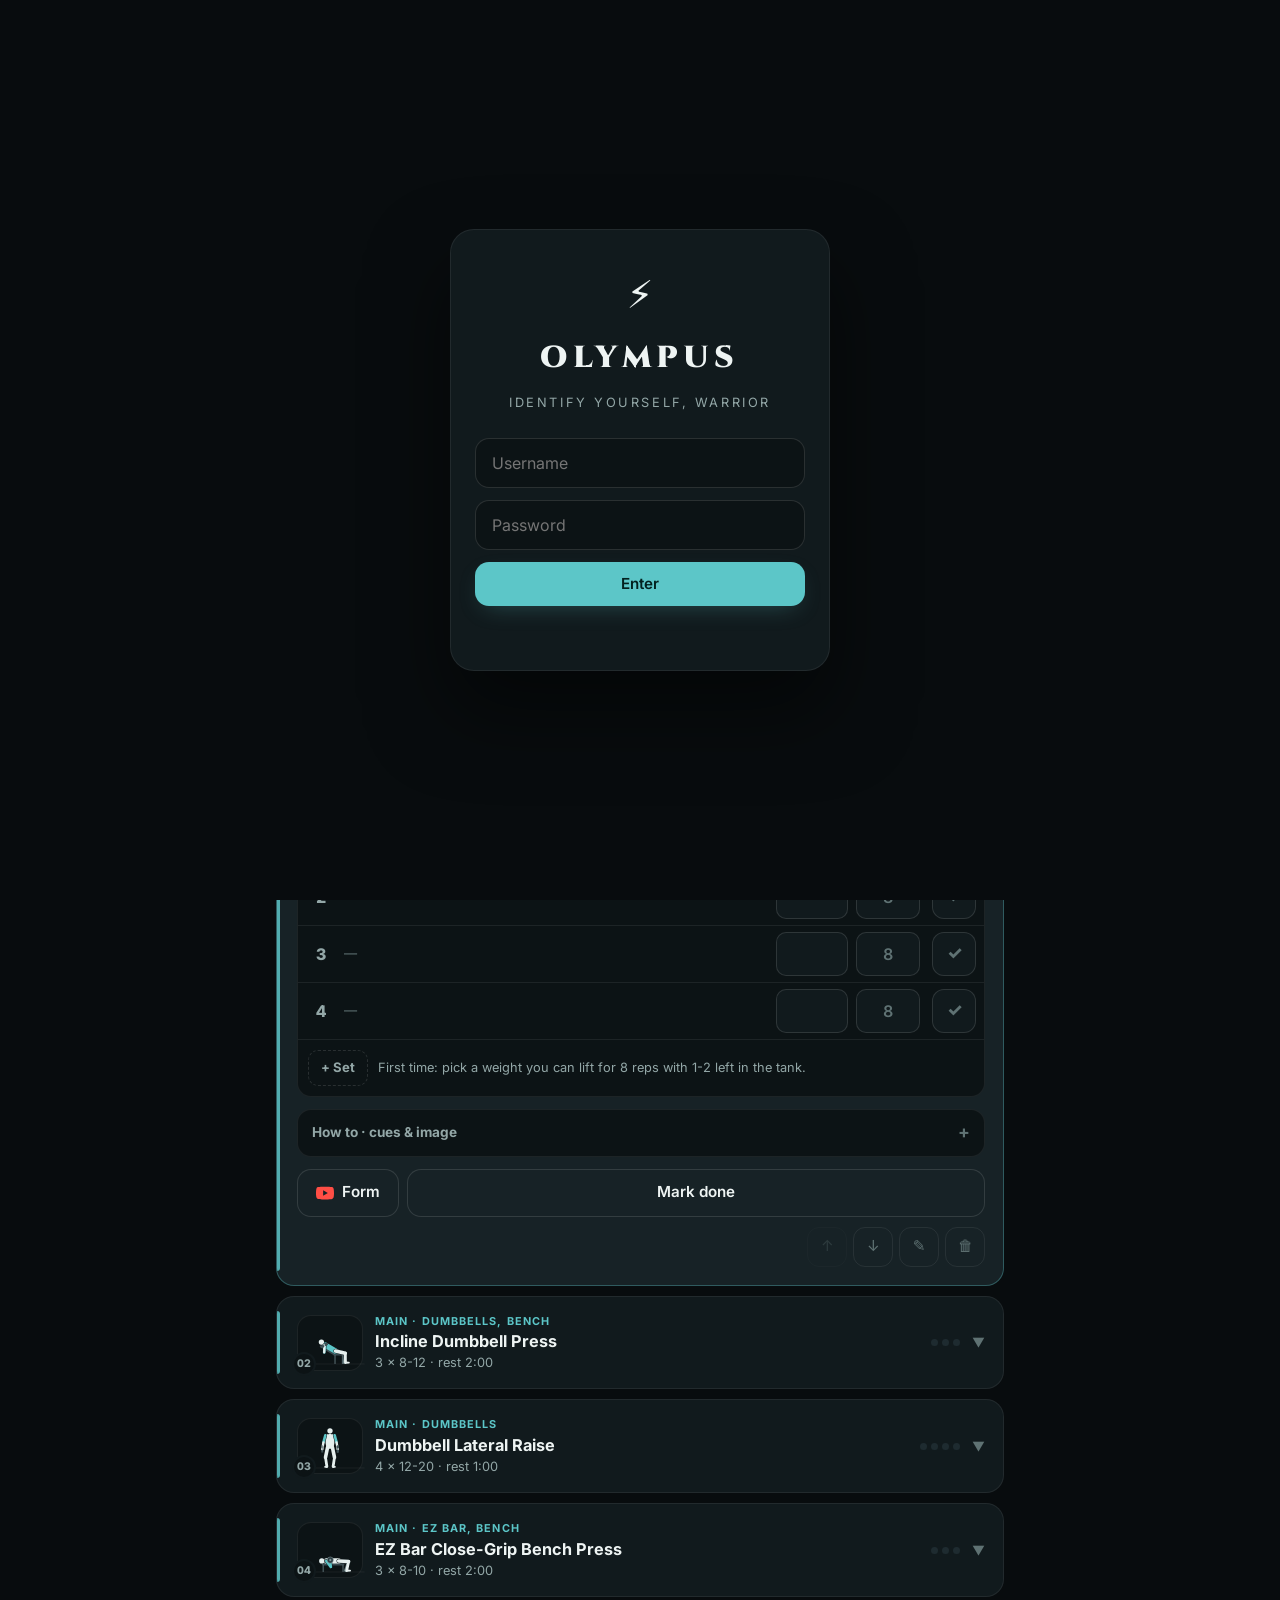
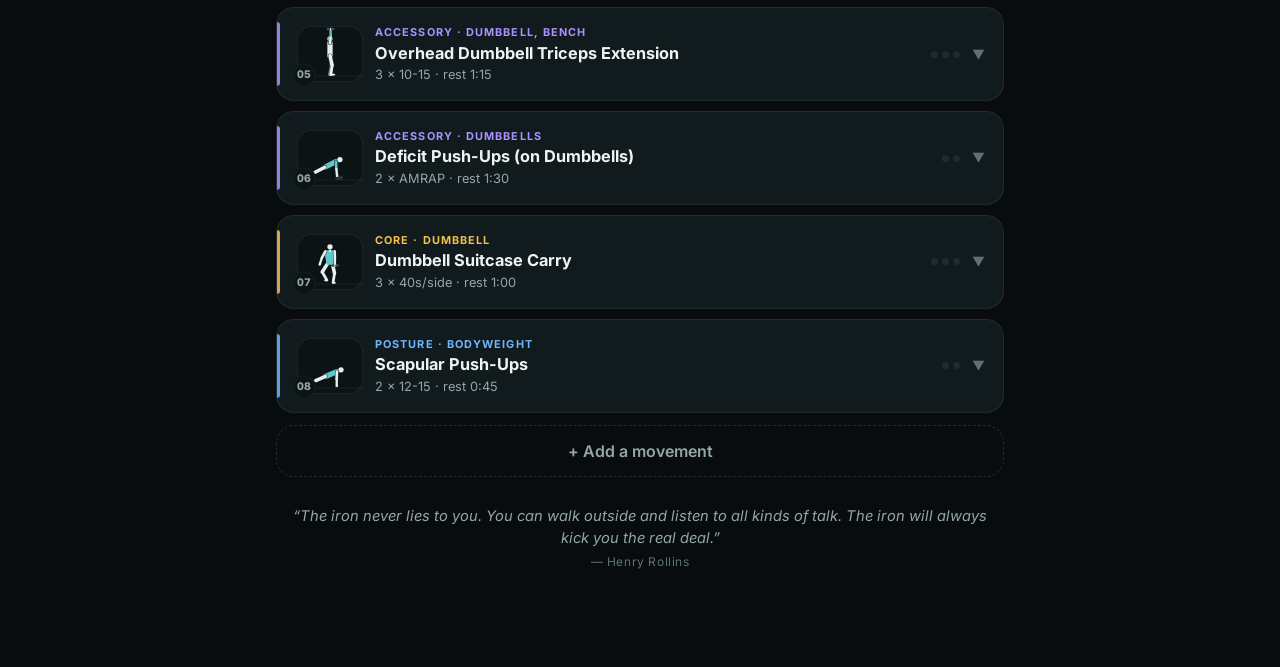
==== commit 25dac26f: "feat: animated vector figures for every exercise Replace the photo illustrations with original, anim" ====
--- a/index.html
+++ b/index.html
@@ -14,7 +14,7 @@
 <link rel="preconnect" href="https://fonts.googleapis.com">
 <link rel="preconnect" href="https://fonts.gstatic.com" crossorigin>
 <link href="https://fonts.googleapis.com/css2?family=Cinzel:wght@700;900&family=Inter:wght@400;500;600;700;800&family=Tajawal:wght@500;700;800&display=swap" rel="stylesheet">
-<link rel="stylesheet" href="styles.css?v=18">
+<link rel="stylesheet" href="styles.css?v=19">
 </head>
 <body>
 
@@ -259,11 +259,13 @@
   });
 })();
 </script>
-<script src="programs.js?v=18"></script>
-<script src="core_profile.js?v=18"></script>
-<script src="core.js?v=18"></script>
-<script src="tracker.js?v=18"></script>
-<script src="app.js?v=18"></script>
+<script src="programs.js?v=19"></script>
+<script src="core_profile.js?v=19"></script>
+<script src="core.js?v=19"></script>
+<script src="figures.js?v=19"></script>
+<script src="figure_specs.js?v=19"></script>
+<script src="tracker.js?v=19"></script>
+<script src="app.js?v=19"></script>
 <script>
   if ('serviceWorker' in navigator) {
     window.addEventListener('load', () => {
--- a/styles.css
+++ b/styles.css
@@ -524,3 +524,54 @@
 
 /* Leave room for the floating rest timer so it never hides the last rows */
 body:has(.rest-timer.show) { padding-bottom: calc(var(--tab-h) + var(--safe-b) + 110px); }
+
+/* ── EXERCISE FIGURES ────────────────────── */
+.fig-svg { display: block; width: 100%; height: auto; overflow: visible; }
+.fig-svg line { stroke-linecap: round; }
+.fig-svg .fig, .fig-svg .fig-torso { stroke: var(--fig, #e6efee); fill: var(--fig, #e6efee); }
+.fig-svg .fig-torso { stroke-width: 7; stroke-linejoin: round; }
+.fig-svg .fig.far { stroke: var(--fig-far, #6f8487); }
+.fig-svg .fig.hl, .fig-svg .fig-torso.hl { stroke: var(--accent); fill: var(--accent); }
+.fig-svg .fig.far.hl { stroke: color-mix(in srgb, var(--accent) 55%, #000); }
+.fig-svg .fig-head { fill: var(--fig, #e6efee); }
+.fig-svg .fig-hand { fill: var(--fig, #e6efee); }
+.fig-svg .fig-hand.far { fill: var(--fig-far, #6f8487); }
+.fig-svg .fig-hijab { fill: var(--hijab, #9b4f74); stroke: var(--hijab, #9b4f74); stroke-width: 1.5; stroke-linejoin: round; }
+.fig-svg .fig-face { fill: #f3d7c6; }
+.fig-svg .fig-ol { stroke: var(--fig-ol, #111a1d); }
+.fig-svg .fig-ol-fill { fill: var(--fig-ol, #111a1d); }
+.fig-svg .ghost { opacity: .16; }
+.fig-svg.playing .fig-ghost { display: none; }
+.fig-svg .fig-floor { stroke: var(--line-2, rgba(255,255,255,.12)); }
+.fig-svg .fig-shadow { fill: rgba(0,0,0,.35); }
+.fig-svg .eq-plate { fill: #2b3a40; stroke: #8fa5aa; stroke-width: 1.6; }
+.fig-svg .eq-hub { fill: #5d7277; }
+.fig-svg .eq-bar-end { fill: #c9d6d8; }
+.fig-svg .eq-bar { stroke: #b9c8cb; }
+.fig-svg .eq-wt { stroke: #3d4f55; }
+.fig-svg .eq-wt.far, .fig-svg .eq-bar.far { opacity: .6; }
+.fig-svg .eq-pad, .fig-svg .eq-padr { stroke: #3b4c52; fill: #3b4c52; }
+.fig-svg .eq-frame { stroke: #56696e; }
+.fig-svg .eq-box { fill: #26343a; stroke: #3d5056; stroke-width: 1.2; }
+.fig-svg .eq-wall { fill: #1f2b30; stroke: #34464c; stroke-width: 1.2; }
+.fig-svg .eq-wallf { fill: rgba(255,255,255,.04); stroke: rgba(255,255,255,.1); stroke-width: 1.2; }
+.fig-svg .eq-ball { fill: #7a5b3a; stroke: #b48a5c; stroke-width: 1.5; }
+.fig-svg .eq-band { stroke: #e0a83a; stroke-dasharray: 3 2; }
+.fig-svg .eq-mat { stroke: var(--accent-soft); }
+
+/* Figure placements */
+.ex-thumb { position: relative; flex: none; width: 58px; height: 50px; border-radius: 14px; background: var(--bg-2); border: 1px solid var(--line); display: grid; place-items: center; overflow: visible; }
+.ex-thumb .fig-svg { width: 54px; }
+.ex-thumb .fig-ghost, .ex-thumb .fig-shadow { display: none; }
+.ex-thumb .ex-num { position: absolute; bottom: -6px; inset-inline-start: -6px; width: 24px; height: 24px; font-size: .66rem; border-width: 2px; border-color: var(--surface); }
+.ex-card.open .ex-thumb .ex-num { border-color: var(--surface-2); }
+.ex-card.done .ex-thumb .ex-num { font-size: .8rem; }
+.ex-fig {
+  margin: 0 0 12px; border-radius: 16px; padding: 6px 10px 2px;
+  background: radial-gradient(120% 90% at 50% 0%, color-mix(in srgb, var(--accent) 8%, var(--bg-2)), var(--bg-2));
+  border: 1px solid var(--line);
+}
+.ex-fig .fig-svg { max-height: 200px; margin: 0 auto; }
+.photo-link { justify-self: start; min-height: 36px; font-size: .82rem; font-weight: 600; color: var(--muted); text-decoration: underline; text-underline-offset: 3px; }
+.profile-khadija .fig-svg { --fig: #f7ecef; --fig-far: #9b8590; }
+@media (min-width: 720px) { .ex-thumb { width: 66px; height: 56px; } .ex-thumb .fig-svg { width: 62px; } }
